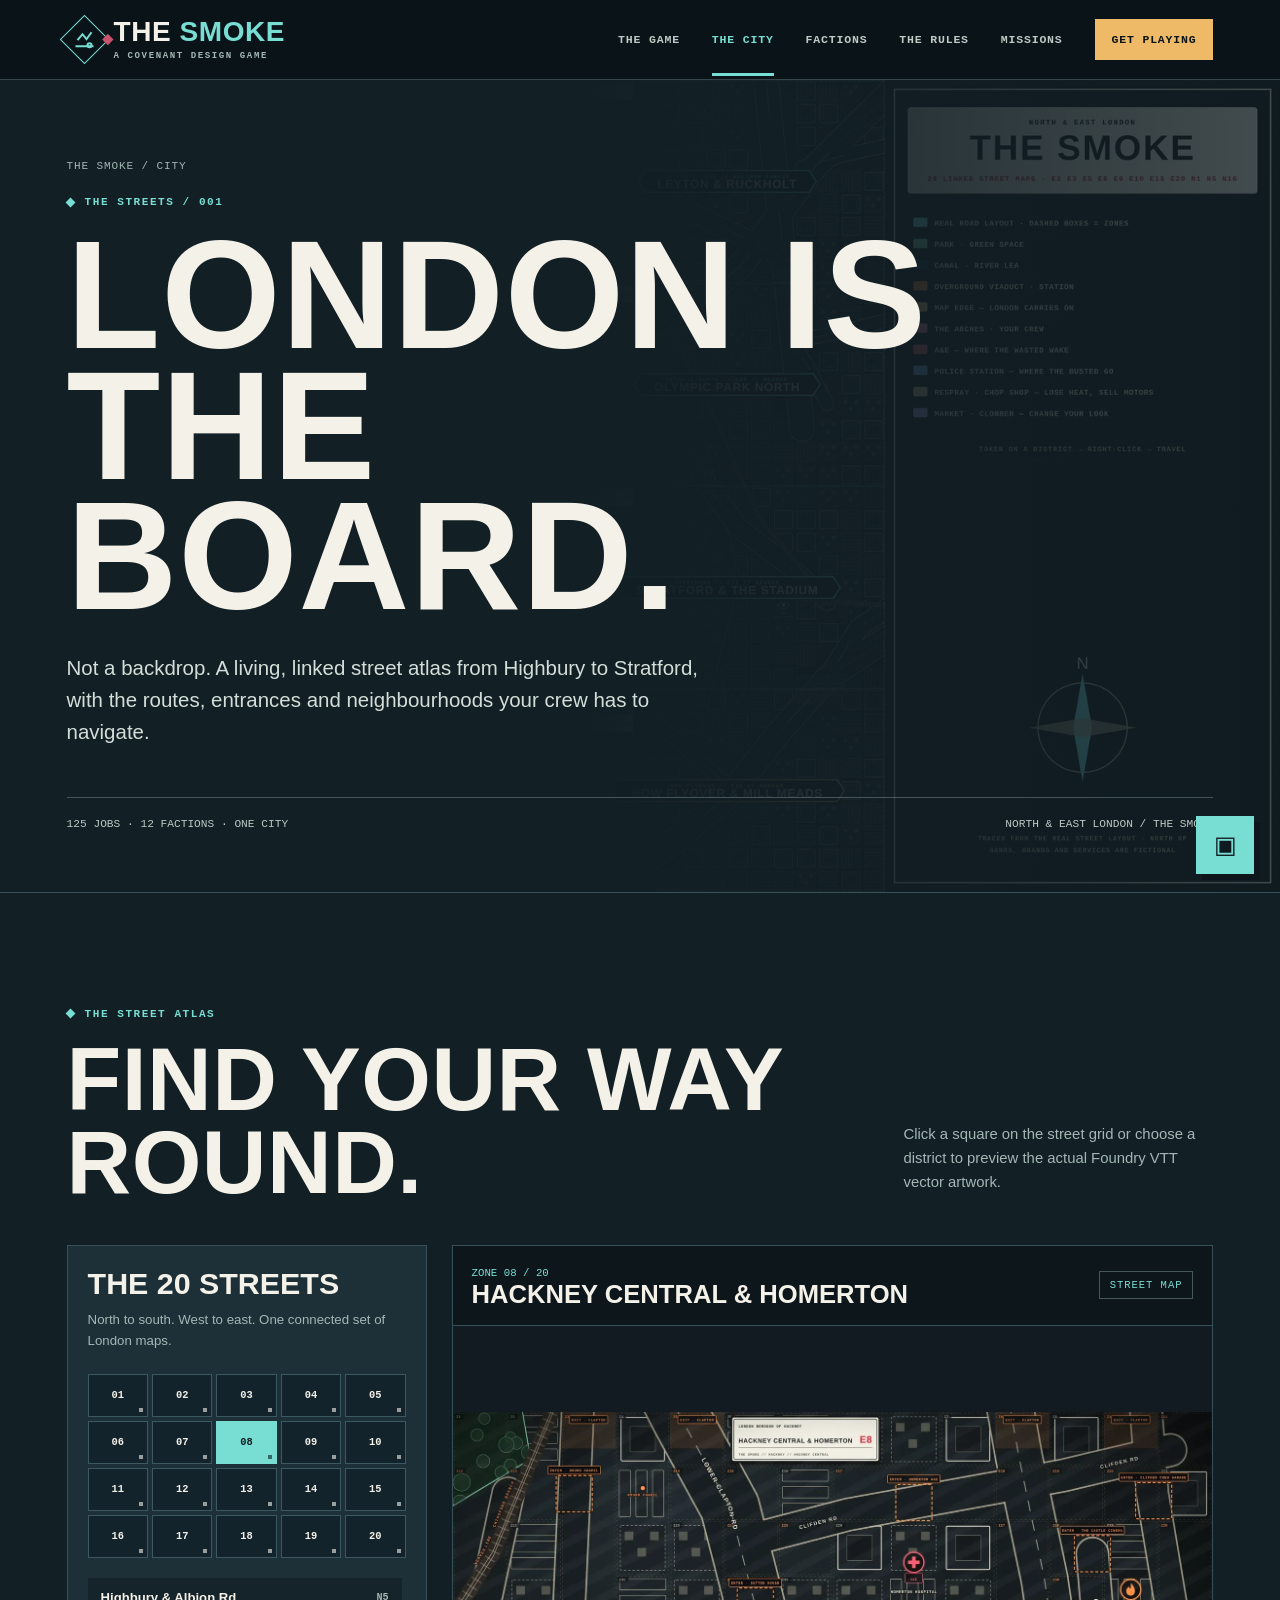
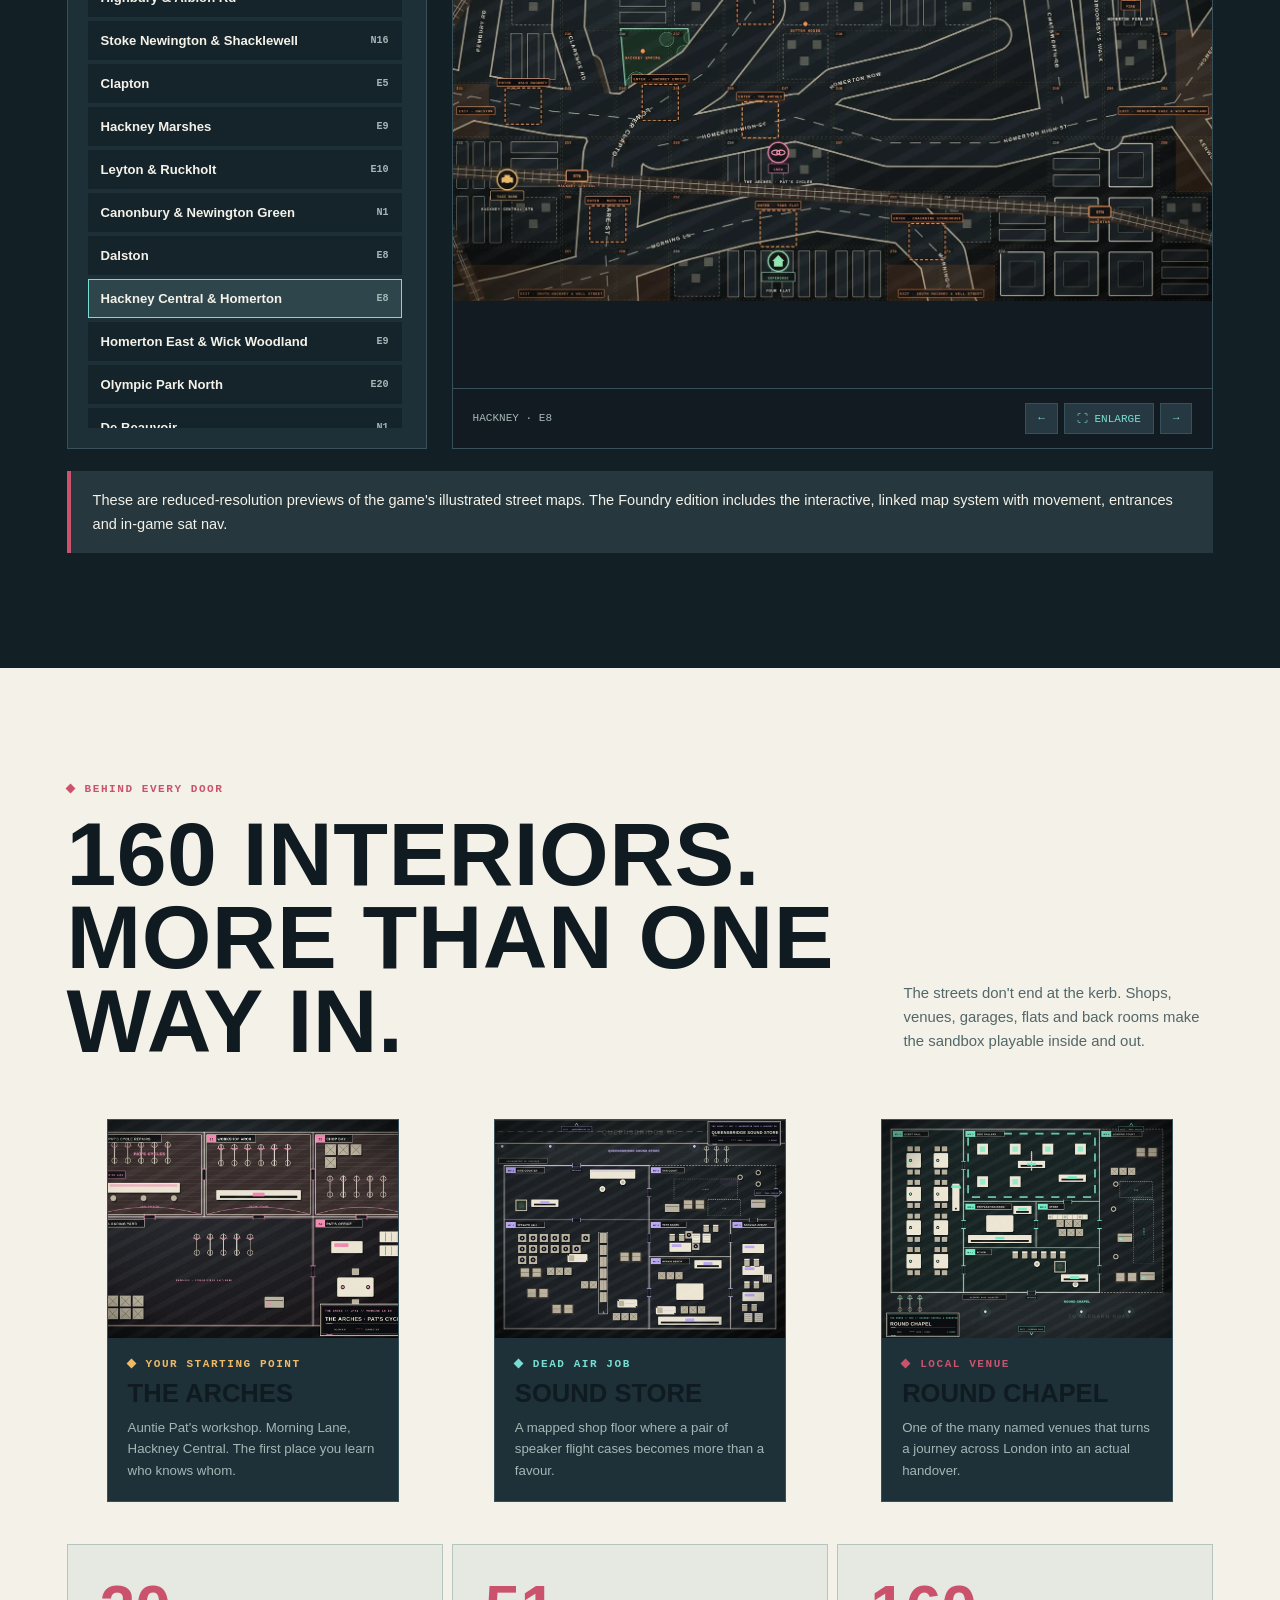
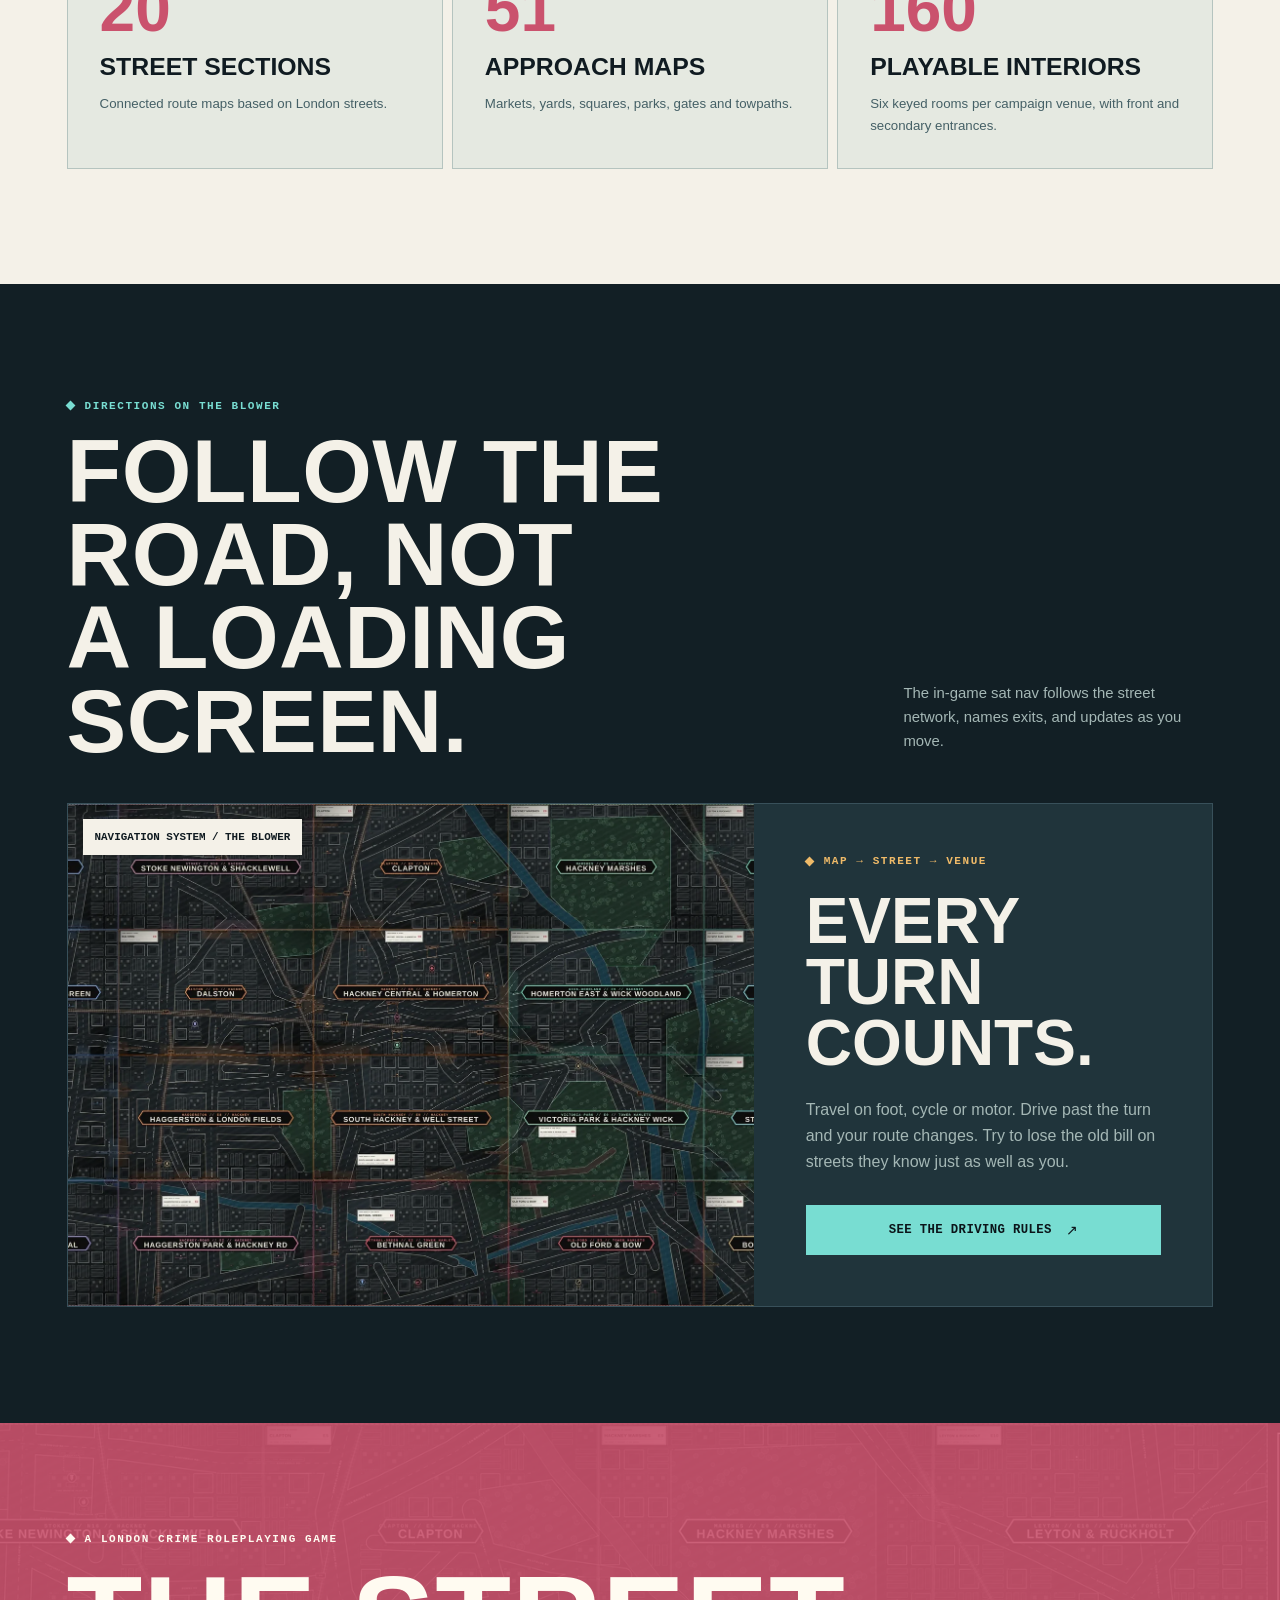
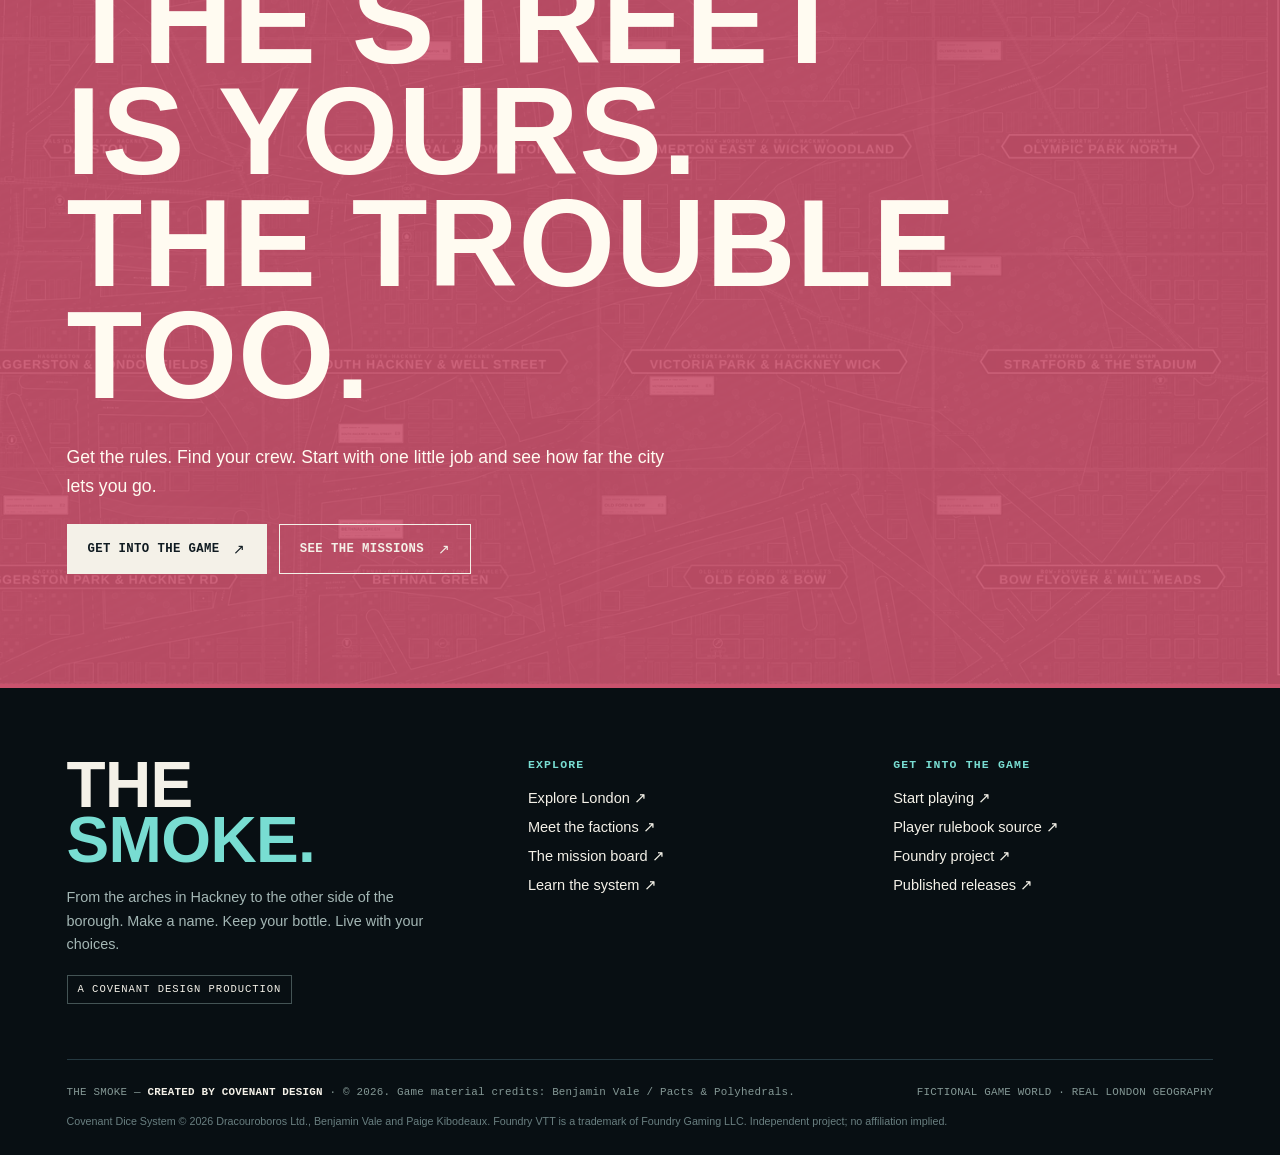
==== city.html @ c4b726f8 "Add files via upload" ====
<!doctype html><html lang="en"><head><meta charset="utf-8"><meta name="viewport" content="width=device-width, initial-scale=1"><meta name="color-scheme" content="dark light"><meta name="theme-color" content="#121f25"><title>The City | The Smoke</title><meta name="description" content="Explore the twenty linked streets, 160 interiors and illustrated London atlas from The Smoke tabletop roleplaying game."><meta property="og:type" content="website"><meta property="og:title" content="The City | The Smoke"><meta property="og:description" content="Explore the twenty linked streets, 160 interiors and illustrated London atlas from The Smoke tabletop roleplaying game."><meta name="robots" content="index,follow"><link rel="icon" type="image/svg+xml" href="assets/brand/favicon.svg"><link rel="stylesheet" href="css/site.css"><script src="js/content.js" defer></script><script src="js/site.js" defer></script></head><body><a class="skip" href="#main">Skip to content</a>
<header class="site-header"><div class="header-inner">
 <a class="brand" href="index.html" aria-label="The Smoke homepage"><span class="brand-symbol"><svg xmlns="http://www.w3.org/2000/svg" viewBox="0 0 24 24" width="24" height="24" fill="none" stroke="currentColor" stroke-width="2"><path d="M3 18h18M5 12l5-6 4 5 5-7"/><circle cx="17" cy="17" r="2"/></svg></span><span><span class="brand-name">THE <span>SMOKE</span></span><span class="brand-sub">A Covenant Design game</span></span></a>
 <button type="button" id="menu-toggle" class="menu-button" aria-controls="site-nav" aria-expanded="false" aria-label="Open menu">☰</button>
 <nav class="nav" id="site-nav" aria-label="Main navigation"><a href="index.html" class="">The Game</a><a href="city.html" class="" aria-current="page">The City</a><a href="factions.html" class="">Factions</a><a href="rules.html" class="">The Rules</a><a href="missions.html" class="">Missions</a><a href="play.html" class="nav-cta">Get Playing</a></nav></div></header><main id="main"><section class="page-hero"><div class="container"><div class="breadcrumbs"><a href="index.html">THE SMOKE</a> / CITY</div><div class="eyebrow cyan">THE STREETS / 001</div><h1>LONDON IS<br>THE BOARD.</h1><p class="lead">Not a backdrop. A living, linked street atlas from Highbury to Stratford, with the routes, entrances and neighbourhoods your crew has to navigate.</p><div class="hero-bottomline"><span>125 JOBS · 12 FACTIONS · ONE CITY</span><span>NORTH &amp; EAST LONDON / THE SMOKE</span></div></div></section>
<section class="section section-dark"><div class="container"><div class="section-heading"><div><div class="eyebrow cyan">THE STREET ATLAS</div><h2>FIND YOUR WAY<br>ROUND.</h2></div><p class="section-side">Click a square on the street grid or choose a district to preview the actual Foundry VTT vector artwork.</p></div>
<div class="city-grid-wrap reveal" id="city-explorer"><div class="city-navigator"><h3>THE 20 STREETS</h3><p>North to south. West to east. One connected set of London maps.</p><div class="atlas-mini-grid" id="atlas-grid" aria-label="20 map district grid"></div><div class="atlas-map-list" id="atlas-map-list" aria-label="District list"></div></div><div class="city-stage"><div class="city-stage-header"><div><span class="mapcode" id="city-stage-code">ZONE 08 / 20</span><h3 id="city-stage-title">Hackney Central &amp; Homerton</h3></div><span class="tag" style="color:var(--mint)">STREET MAP</span></div><div class="city-stage-img"><img id="city-stage-image" src="assets/maps/hackney.webp" alt="Hackney Central and Homerton top-down vector street map"></div><div class="city-stage-footer"><span id="city-stage-meta">HACKNEY · E9</span><div style="display:flex;gap:6px"><button id="map-prev" type="button" aria-label="Previous district">←</button><button id="map-fullscreen" type="button" aria-label="Enlarge the selected map">⛶ ENLARGE</button><button id="map-next" type="button" aria-label="Next district">→</button></div></div></div></div>
<div class="callout" style="margin-top:22px">These are reduced-resolution previews of the game's illustrated street maps. The Foundry edition includes the interactive, linked map system with movement, entrances and in-game sat nav.</div>
</div></section>
<section class="section section-paper"><div class="container"><div class="section-heading"><div><div class="eyebrow pink">BEHIND EVERY DOOR</div><h2>160 INTERIORS.<br>MORE THAN ONE WAY IN.</h2></div><p class="section-side">The streets don't end at the kerb. Shops, venues, garages, flats and back rooms make the sandbox playable inside and out.</p></div>
<div class="venue-grid"><figure class="venue-card"><img src="assets/venues/the-arches.webp" alt="The Arches bicycle workshop vector map" loading="lazy"><figcaption><span class="eyebrow amber">YOUR STARTING POINT</span><h3>THE ARCHES</h3><p>Auntie Pat's workshop. Morning Lane, Hackney Central. The first place you learn who knows whom.</p></figcaption></figure><figure class="venue-card"><img src="assets/venues/sound-store.webp" alt="Queensbridge Sound Store interior map" loading="lazy"><figcaption><span class="eyebrow cyan">DEAD AIR JOB</span><h3>SOUND STORE</h3><p>A mapped shop floor where a pair of speaker flight cases becomes more than a favour.</p></figcaption></figure><figure class="venue-card"><img src="assets/venues/round-chapel.webp" alt="Round Chapel venue interior map" loading="lazy"><figcaption><span class="eyebrow pink">LOCAL VENUE</span><h3>ROUND CHAPEL</h3><p>One of the many named venues that turns a journey across London into an actual handover.</p></figcaption></figure></div>
<div class="jobs-breakdown" style="margin-top:26px"><div class="job-count"><strong>20</strong><h3>STREET SECTIONS</h3><p>Connected route maps based on London streets.</p></div><div class="job-count"><strong>51</strong><h3>APPROACH MAPS</h3><p>Markets, yards, squares, parks, gates and towpaths.</p></div><div class="job-count"><strong>160</strong><h3>PLAYABLE INTERIORS</h3><p>Six keyed rooms per campaign venue, with front and secondary entrances.</p></div></div></div></section>
<section class="section section-dark"><div class="container"><div class="section-heading"><div><div class="eyebrow cyan">DIRECTIONS ON THE BLOWER</div><h2>FOLLOW THE<br>ROAD, NOT<br>A LOADING SCREEN.</h2></div><p class="section-side">The in-game sat nav follows the street network, names exits, and updates as you move.</p></div><div class="city-teaser"><div class="city-teaser-map"><img loading="lazy" src="assets/maps/satnav.webp" alt="The Smoke in-game sat nav map of the London districts"><span class="map-corner">NAVIGATION SYSTEM / THE BLOWER</span></div><div class="city-teaser-copy"><div class="eyebrow amber">MAP → STREET → VENUE</div><h3>EVERY TURN<br>COUNTS.</h3><p>Travel on foot, cycle or motor. Drive past the turn and your route changes. Try to lose the old bill on streets they know just as well as you.</p><a href="rules.html" class="btn arrow">SEE THE DRIVING RULES</a></div></div></div></section><section class="big-cta"><div class="container reveal"><div class="eyebrow">A London crime roleplaying game</div><h2>THE STREET<br>IS YOURS.<br>THE TROUBLE TOO.</h2><p>Get the rules. Find your crew. Start with one little job and see how far the city lets you go.</p><div class="button-row"><a class="btn paper arrow" href="play.html">GET INTO THE GAME</a><a class="btn outline arrow" href="missions.html">SEE THE MISSIONS</a></div></div></section>
<div class="lightbox" id="lightbox" role="dialog" aria-modal="true" aria-label="Enlarged street map" aria-hidden="true"><button type="button" aria-label="Close enlarged map">✕ CLOSE</button><img alt="Enlarged district map" src="assets/maps/hackney.webp"></div></main><footer class="site-footer"><div class="container">
 <div class="footer-inner"><div><a class="footer-logo" href="index.html">THE<br><span>SMOKE.</span></a><p class="footer-pitch">From the arches in Hackney to the other side of the borough. Make a name. Keep your bottle. Live with your choices.</p><span class="tag">A COVENANT DESIGN PRODUCTION</span></div>
 <div><div class="footer-heading">Explore</div><div class="footer-links"><a href="city.html">Explore London ↗</a><a href="factions.html">Meet the factions ↗</a><a href="missions.html">The mission board ↗</a><a href="rules.html">Learn the system ↗</a></div></div>
 <div><div class="footer-heading">Get into the game</div><div class="footer-links"><a href="play.html">Start playing ↗</a><a href="downloads/The-Smoke-Player-Rulebook-Homebrewery.txt" download>Player rulebook source ↗</a><a href="https://github.com/pacts-and-polyhedrals/the-smoke" target="_blank" rel="noopener noreferrer">Foundry project ↗</a><a href="https://github.com/pacts-and-polyhedrals/the-smoke/releases" target="_blank" rel="noopener noreferrer">Published releases ↗</a></div></div></div>
 <div class="footer-bottom"><div class="footer-covenant">THE SMOKE — <strong>CREATED BY COVENANT DESIGN</strong> · © 2026. Game material credits: Benjamin Vale / Pacts &amp; Polyhedrals.</div><div>FICTIONAL GAME WORLD · REAL LONDON GEOGRAPHY</div></div>
 <p style="font-size:.67rem;color:#697f80;margin-top:12px">Covenant Dice System © 2026 Dracouroboros Ltd., Benjamin Vale and Paige Kibodeaux. Foundry VTT is a trademark of Foundry Gaming LLC. Independent project; no affiliation implied.</p>
 </div></footer><button type="button" id="blower-toggle" class="blower-toggle" aria-controls="blower-dock" aria-expanded="false" aria-label="Open the Blower" title="Open the Blower">▣</button>
 <aside class="blower-dock" id="blower-dock" aria-label="Blower phone preview" aria-hidden="true"><div class="blower-top"><span>▣ THE BLOWER / 01</span><button type="button" id="blower-close" aria-label="Close the Blower">×</button></div>
 <div class="blower-tabs" role="tablist" aria-label="Blower functions"><button type="button" role="tab" data-blower-tab="messages" aria-selected="true">MESSAGES</button><button type="button" role="tab" data-blower-tab="map" aria-selected="false">SAT NAV</button><button type="button" role="tab" data-blower-tab="radio" aria-selected="false">RADIO</button></div>
 <div class="blower-content"><div class="blower-panel active" data-blower-panel="messages"><div class="eyebrow">01 / INBOX</div><div class="blower-message"><small>AUNTIE PAT — 21:46</small>Oi. Rent's not gonna pay itself. Get round the arches. Got a little job for you. Nothing fancy. Bring your bike lock.</div><p class="fineprint" style="margin-top:15px">A flavour preview of the in-game Blower, not a live character phone.</p></div>
 <div class="blower-panel" data-blower-panel="map"><div class="eyebrow">02 / NEXT TURN</div><div class="blower-message"><small>ROUTE READY</small>HACKNEY CENTRAL → THE ARCHES<br><span style="color:#78ddd2">Follow the road. Watch the exits.</span></div><a class="btn" style="margin-top:15px" href="city.html">OPEN THE CITY ATLAS ↗</a></div>
 <div class="blower-panel" data-blower-panel="radio"><div class="eyebrow">03 / LIVE FREQUENCIES</div><p style="font-size:.81rem;color:#b5c7c4;margin-bottom:15px">The Foundry game tunes real stations. Explore their websites here; audio plays in-game, not on this preview.</p><div class="blower-stations"><a href="https://rudefm.com/" target="_blank" rel="noopener noreferrer">RUDE FM ↗</a><a href="https://www.pointblankradio.com/" target="_blank" rel="noopener noreferrer">POINT BLANK ↗</a><a href="https://visionradiouk.com/" target="_blank" rel="noopener noreferrer">VISION RADIO ↗</a><a href="https://flexfm.co.uk/" target="_blank" rel="noopener noreferrer">FLEX FM ↗</a></div></div></div>
 <div class="blower-foot"><span>EAST LONDON / NO SERVICE CHARGE</span><span>▂▄▆█</span></div></aside></body></html>
---- css/site.css ----
/* THE SMOKE — standalone website | Covenant Design | 2026 */
:root{--ink:#101b21;--midnight:#121f25;--deep:#0b1419;--board:#182931;--panel:#203039;--stroke:#38505a;--paper:#f4f1e8;--paper2:#e2e8de;--white:#fffbf1;--pink:#ca526d;--hot:#ff7b9b;--mint:#78ddd2;--amber:#efba68;--muted:#a4b7b5;--darkmuted:#52676a;--measure:1160px;--gutter:clamp(20px,5.2vw,78px);--head:'Impact','Arial Narrow','Franklin Gothic Heavy','Arial Black',sans-serif;--mono:'Lucida Console','Courier New',monospace;--text:Arial,Helvetica,sans-serif}
*{box-sizing:border-box}html{scroll-behavior:smooth}body{margin:0;background:var(--deep);color:var(--paper);font-family:var(--text);-webkit-font-smoothing:antialiased;overflow-x:hidden}body.dialog-open{overflow:hidden}::selection{background:var(--pink);color:#fff}a{color:inherit;text-decoration:none}button,input,select{font:inherit}button{cursor:pointer}button:disabled{cursor:not-allowed}img{max-width:100%;display:block}svg{display:block}h1,h2,h3,h4,p{margin:0}h1,h2,h3{font-weight:800}h1,h2,.display,.title-giant{font-family:var(--head);font-stretch:condensed;font-weight:900;letter-spacing:.005em;line-height:.93;text-transform:uppercase}p{line-height:1.62}ul{padding-left:1.15rem}address{font-style:normal}.container{width:min(calc(100% - 2*var(--gutter)),var(--measure));margin-inline:auto}.screen-reader{position:absolute;width:1px;height:1px;padding:0;margin:-1px;overflow:hidden;clip:rect(0,0,0,0);white-space:nowrap;border:0}.skip{position:absolute;top:-80px;left:12px;z-index:300;background:var(--mint);color:var(--deep);padding:12px 20px}.skip:focus{top:12px}.eyebrow{font-family:var(--mono);font-size:.69rem;letter-spacing:.14em;font-weight:700;text-transform:uppercase;display:flex;align-items:center;gap:11px}.eyebrow:before{content:"";width:7px;height:7px;background:currentColor;transform:rotate(45deg);flex-shrink:0}.eyebrow.cyan{color:var(--mint)}.eyebrow.pink{color:var(--pink)}.eyebrow.amber{color:var(--amber)}.mono{font-family:var(--mono)}.smallcaps{text-transform:uppercase;letter-spacing:.12em;font-weight:800;font-size:.72rem}.lead{font-size:clamp(1.03rem,1.6vw,1.28rem);line-height:1.58}.muted{color:var(--muted)}.accent{color:var(--mint)}.pink-text{color:var(--pink)}.amber-text{color:var(--amber)}.serif{font-family:Georgia,serif}.section{padding-block:clamp(74px,9vw,142px);position:relative}.section-dark{background:var(--midnight)}.section-paper{background:var(--paper);color:var(--ink)}.section-grid{background-image:linear-gradient(90deg,rgba(120,221,210,.038) 1px,transparent 1px),linear-gradient(rgba(120,221,210,.038) 1px,transparent 1px);background-size:48px 48px}.section-heading{display:flex;align-items:end;gap:30px;justify-content:space-between;margin-bottom:40px}.section-heading h2{font-size:clamp(3rem,7vw,6.7rem);max-width:820px}.section-heading .section-side{max-width:310px;color:var(--muted);font-size:.93rem;padding-bottom:10px}.section-paper .section-heading .section-side{color:var(--darkmuted)}.section-heading .eyebrow{margin-bottom:18px}.divider-line{height:1px;background:var(--stroke);opacity:.7}.overline{font:700 .65rem var(--mono);letter-spacing:.14em;text-transform:uppercase}.button-row{display:flex;gap:12px;flex-wrap:wrap;align-items:center}.btn{display:inline-flex;align-items:center;justify-content:center;gap:14px;min-height:50px;padding:12px 20px;background:var(--mint);color:var(--deep);border:1px solid var(--mint);font-family:var(--mono);font-weight:700;letter-spacing:.03em;font-size:.77rem;text-transform:uppercase;transition:background .2s,border-color .2s,transform .2s}.btn:hover{background:#acfff3;border-color:#acfff3;transform:translateY(-2px)}.btn:focus-visible,.menu-button:focus-visible,.nav a:focus-visible,button:focus-visible,a:focus-visible,input:focus-visible,select:focus-visible{outline:3px solid var(--amber);outline-offset:3px}.btn.outline{background:transparent;color:var(--paper);border-color:#82999b}.btn.outline:hover{background:rgba(120,221,210,.12);border-color:var(--mint)}.btn.dark{background:var(--ink);color:var(--paper);border-color:var(--ink)}.btn.dark:hover{background:#2c414b}.btn.pink{background:var(--pink);color:var(--paper);border-color:var(--pink)}.btn.paper{background:var(--paper);color:var(--ink);border-color:var(--paper)}.arrow:after{content:'↗';font-size:1.15em;font-family:Arial,sans-serif;font-weight:400}.line-link{font-family:var(--mono);font-weight:800;text-transform:uppercase;letter-spacing:.05em;font-size:.8rem;display:inline-flex;align-items:center;gap:12px;padding-bottom:7px;border-bottom:1px solid currentColor}.line-link:hover{color:var(--mint)}.section-paper .line-link:hover{color:var(--pink)}.tag{display:inline-flex;align-items:center;gap:8px;font-family:var(--mono);font-size:.66rem;text-transform:uppercase;letter-spacing:.09em;border:1px solid rgba(151,178,176,.42);padding:7px 10px;line-height:1.2}.tag.filled{background:var(--mint);color:var(--ink);border-color:var(--mint)}.chapter-mark{font:700 .67rem var(--mono);color:var(--muted);letter-spacing:.13em;text-transform:uppercase}
/* Navigation */
.site-header{position:sticky;top:0;z-index:90;height:80px;display:flex;align-items:center;background:rgba(10,20,25,.94);backdrop-filter:blur(18px);border-bottom:1px solid #35454b}.header-inner{width:100%;max-width:1600px;margin:auto;padding:0 var(--gutter);display:flex;align-items:center;justify-content:space-between;gap:25px}.brand{display:flex;align-items:center;gap:12px;flex-shrink:0}.brand-symbol{width:35px;height:35px;display:grid;place-items:center;border:1.5px solid var(--mint);color:var(--mint);transform:rotate(45deg);position:relative}.brand-symbol:after{content:'';height:8px;width:8px;background:var(--pink);position:absolute;right:-4px;top:-4px}.brand-symbol svg{width:24px;transform:rotate(-45deg)}.brand-name{font:900 1.75rem/1 var(--head);letter-spacing:.02em}.brand-name span{color:var(--mint)}.brand-sub{display:block;margin-top:4px;font:700 .57rem var(--mono);letter-spacing:.17em;color:var(--muted);text-transform:uppercase}.nav{display:flex;align-items:center;gap:clamp(15px,2.5vw,34px)}.nav a{font:700 .72rem var(--mono);letter-spacing:.07em;position:relative;text-transform:uppercase;color:#bfcac7;transition:color .2s}.nav a:hover,.nav a[aria-current="page"]{color:var(--mint)}.nav a[aria-current="page"]:after{content:'';position:absolute;left:0;right:0;bottom:-30px;height:3px;background:var(--mint)}.nav-cta{color:var(--deep)!important;background:var(--amber);padding:13px 16px;border:1px solid var(--amber)}.nav-cta:hover{background:var(--mint)}.nav-cta[aria-current="page"]:after{display:none}.menu-button{display:none;background:none;border:1px solid var(--stroke);color:var(--paper);padding:10px 12px;font-size:1.2rem}
/* Hero + media */
.hero{position:relative;min-height:calc(100vh - 80px);max-height:980px;background:var(--midnight);overflow:hidden;display:flex;align-items:center;isolation:isolate}.hero:before{content:'';position:absolute;inset:0;z-index:-1;background:radial-gradient(circle at 70% 40%,#263e45 0,transparent 45%),repeating-linear-gradient(90deg,rgba(120,221,210,.025) 0 1px,transparent 1px 63px)}.hero:after{content:'LONDON / N51.55°';position:absolute;right:12px;bottom:16px;color:rgba(242,240,231,.27);font:.59rem var(--mono);letter-spacing:.19em}.hero-inner{position:relative;width:min(calc(100% - 2*var(--gutter)),1420px);margin-inline:auto;display:grid;grid-template-columns:minmax(0,1.02fr) minmax(0,.98fr);align-items:center;min-height:720px;padding:52px 0 70px;gap:2vw}.hero-copy{z-index:3;position:relative;padding-right:0}.hero-copy .eyebrow{margin-bottom:34px}.hero-title{font-size:clamp(6rem,13.5vw,13rem);line-height:.75;letter-spacing:-.025em;text-wrap:nowrap;text-shadow:0 6px 35px rgba(0,0,0,.2)}.hero-title span{display:block}.hero-title .smoke-word{color:var(--mint);margin-left:clamp(9px,2vw,25px);font-style:italic}.hero-kicker{font:900 clamp(1.3rem,2.9vw,2.7rem)/1.08 var(--head);text-transform:uppercase;letter-spacing:.025em;max-width:520px;margin:34px 0 16px}.hero-copy .desc{color:#c6d2cf;max-width:450px;font-size:1.03rem;margin-bottom:29px}.hero-map{position:relative;transform:rotate(2.5deg);width:115%;margin-left:-12%;max-width:800px;aspect-ratio:.98;filter:drop-shadow(10px 35px 38px rgba(0,0,0,.46))}.hero-map:before{content:'';position:absolute;inset:5%;border:1px dashed rgba(196,212,212,.27);z-index:3;pointer-events:none}.hero-map-image{position:absolute;inset:4%;overflow:hidden;background:#16232b;border:1px solid #668481;box-shadow:inset 0 0 0 11px rgba(8,15,19,.7)}.hero-map-image img{width:100%;height:100%;object-fit:cover;object-position:56% center;filter:saturate(.88) contrast(1.12)}.hero-map-image:after{content:'';position:absolute;inset:0;background:linear-gradient(0deg,rgba(10,20,25,.76),transparent 40%,rgba(7,13,16,.25))}.map-overlay-top,.map-overlay-bottom{position:absolute;z-index:5;left:-1%;right:-1%;display:flex;align-items:center;justify-content:space-between;gap:10px;background:var(--paper);color:var(--ink);padding:12px 16px;font:700 .7rem var(--mono);text-transform:uppercase}.map-overlay-top{top:0;transform:rotate(-2deg)}.map-overlay-bottom{bottom:0;transform:rotate(-1deg)}.map-overlay-top b{background:var(--pink);color:#fff;padding:7px}.hero-map-marker{position:absolute;z-index:6;top:49%;left:51%;transform:translate(-50%,-50%);display:grid;place-items:center;width:77px;height:77px;border-radius:50%;background:rgba(120,221,210,.15);border:1px dashed var(--mint);box-shadow:0 0 0 24px rgba(120,221,210,.06)}.hero-map-marker:after{content:'';width:17px;height:17px;border-radius:50%;background:var(--mint);border:4px solid var(--deep);box-shadow:0 0 0 4px var(--mint)}.hero-route{position:absolute;z-index:5;right:-2%;bottom:18%;padding:15px 18px;color:var(--ink);background:var(--amber);width:210px;transform:rotate(-5deg);box-shadow:8px 8px 0 #10191c}.hero-route strong{font:900 1.23rem var(--head);display:block;margin:6px 0}.hero-route p{font:.69rem/1.5 var(--mono)}.vertical-rail{position:absolute;top:28px;right:calc(var(--gutter) - 10px);writing-mode:vertical-rl;font:700 .59rem var(--mono);letter-spacing:.24em;color:var(--muted);z-index:4}.marquee{overflow:hidden;background:var(--amber);color:var(--ink);border-block:2px solid var(--deep);padding:13px 0}.marquee-track{display:flex;gap:34px;white-space:nowrap;justify-content:space-around;min-width:1200px;font:900 1.06rem var(--head);letter-spacing:.055em;text-transform:uppercase}.marquee-track i{font-style:normal;color:var(--pink)}
/* Homepage intro / stats / features */
.metric-row{display:grid;grid-template-columns:repeat(4,1fr);border:1px solid var(--stroke);margin-top:34px}.metric{padding:23px 28px;border-right:1px solid var(--stroke);display:flex;flex-direction:column;gap:4px}.metric:last-child{border-right:none}.metric strong{font:900 clamp(2.5rem,5vw,4.3rem)/1 var(--head);color:var(--mint)}.metric span{font:.66rem var(--mono);letter-spacing:.07em;text-transform:uppercase;color:var(--muted)}.intro-grid{display:grid;grid-template-columns:.9fr 1.1fr;gap:clamp(35px,8vw,120px);align-items:start}.intro-grid h2{font-size:clamp(4.1rem,8vw,8rem);margin:20px 0 25px}.intro-grid p{max-width:570px;color:#33454a;font-size:1.1rem}.intro-quote{padding:28px 33px;border-left:4px solid var(--pink);background:#e6eae2;font:italic 1.2rem/1.6 Georgia,serif;color:#38484d;margin:35px 0}.story-step{padding:24px 0;display:grid;grid-template-columns:72px 1fr;gap:20px;border-bottom:1px solid #c7cfcb}.story-step:first-child{border-top:1px solid #c7cfcb}.story-step .step-num{font:900 3.5rem/.9 var(--head);color:var(--pink)}.story-step h3{font:900 1.55rem var(--head);text-transform:uppercase;margin-bottom:8px}.story-step p{font-size:.91rem}.feature-grid{display:grid;grid-template-columns:repeat(4,minmax(0,1fr));gap:14px}.feature-card{padding:28px 25px;min-height:295px;border:1px solid var(--stroke);background:rgba(28,47,54,.68);display:flex;flex-direction:column;transition:transform .23s,border-color .23s;position:relative}.feature-card:after{content:'';position:absolute;right:-1px;top:-1px;width:17px;height:17px;background:var(--midnight);clip-path:polygon(100% 0,0 0,100% 100%);border-bottom:1px solid var(--stroke)}.feature-card:hover{transform:translateY(-4px);border-color:var(--mint)}.feature-card .feature-icon{width:47px;height:47px;border:1px solid var(--mint);display:grid;place-items:center;color:var(--mint);font:900 1.45rem var(--head);margin-bottom:auto}.feature-card h3{font:900 clamp(1.6rem,2.3vw,2.2rem) var(--head);text-transform:uppercase;line-height:1;margin:25px 0 12px}.feature-card p{color:#b5c5c2;font-size:.88rem;line-height:1.55}
/* City previews */
.city-teaser{display:grid;grid-template-columns:1.2fr .8fr;min-height:460px;gap:0;border:1px solid var(--stroke)}.city-teaser-map{overflow:hidden;position:relative;background:var(--deep)}.city-teaser-map img{width:100%;height:100%;object-fit:cover;filter:saturate(.85);transition:transform .8s}.city-teaser:hover .city-teaser-map img{transform:scale(1.035)}.map-corner{position:absolute;z-index:2;font:800 .68rem var(--mono);padding:12px;background:var(--paper);color:var(--ink);top:15px;left:15px}.city-teaser-copy{background:#20343b;padding:clamp(24px,4vw,55px);display:flex;flex-direction:column;justify-content:center}.city-teaser-copy h3{font:900 clamp(2.6rem,5vw,5rem)/.95 var(--head);text-transform:uppercase;margin:24px 0}.city-teaser-copy p{color:var(--muted);margin-bottom:30px}.district-inline{display:flex;gap:7px;flex-wrap:wrap;margin-bottom:25px}.district-inline span{font:.63rem var(--mono);letter-spacing:.04em;border:1px solid var(--stroke);padding:7px 8px}
/* Factions */
.faction-showcase{display:grid;grid-template-columns:repeat(4,1fr);gap:12px}.faction-preview{background:#0e1b21;border:1px solid var(--stroke);padding:20px;display:flex;flex-direction:column;gap:6px;min-height:265px;transition:transform .25s,border-color .25s}.faction-preview:hover{transform:translateY(-4px);border-color:var(--faction-color,var(--mint))}.faction-preview img{width:104px;height:104px;object-fit:contain;margin-bottom:14px}.faction-preview small{font:700 .67rem var(--mono);color:var(--faction-color,var(--mint));text-transform:uppercase;letter-spacing:.12em}.faction-preview h3{font:900 1.9rem var(--head);text-transform:uppercase}.faction-preview p{font-size:.82rem;line-height:1.5;color:var(--muted)}
/* Heat demo */
.heat-block{display:grid;grid-template-columns:1.07fr .93fr;border:1px solid var(--stroke);overflow:hidden;background:#182a31}.heat-intro{padding:clamp(27px,5vw,70px);background:repeating-linear-gradient(135deg,transparent 0 22px,rgba(202,82,109,.05) 22px 23px),#20343a}.heat-intro h2{font-size:clamp(3.2rem,7vw,6.5rem);margin:18px 0}.heat-intro p{max-width:530px;color:#c3d2cf}.heat-control{padding:clamp(27px,4vw,55px);display:flex;flex-direction:column;justify-content:center}.heat-control .overline{color:var(--muted)}.heat-stars{display:flex;gap:7px;margin:18px 0 25px}.heat-stars button{border:1px solid #527078;background:transparent;color:#697d7c;font-size:clamp(1.6rem,3vw,2.9rem);width:clamp(41px,5vw,65px);height:clamp(45px,6vw,70px);transition:background .2s,color .2s}.heat-stars button.active{background:var(--pink);border-color:var(--pink);color:#fff}.heat-stars button:hover{border-color:var(--paper)}.heat-state{min-height:165px;border-top:1px solid var(--stroke);padding-top:26px}.heat-state .state-code{color:var(--pink);font:700 .78rem var(--mono)}.heat-state h3{font:900 2.25rem var(--head);text-transform:uppercase;margin:8px 0}.heat-state p{color:var(--muted)}
/* Footer */
.site-footer{background:#080f13;border-top:4px solid var(--pink);padding:70px 0 24px}.footer-inner{display:grid;grid-template-columns:1.3fr 1fr 1fr;gap:45px}.footer-logo{font:900 4rem/.85 var(--head);letter-spacing:-.01em}.footer-logo span{color:var(--mint)}.footer-pitch{max-width:370px;margin:19px 0;color:var(--muted);font-size:.9rem}.footer-heading{font:800 .72rem var(--mono);letter-spacing:.1em;color:var(--mint);text-transform:uppercase;margin-bottom:18px}.footer-links{display:grid;gap:12px}.footer-links a{font-size:.91rem;color:var(--paper)}.footer-links a:hover{color:var(--mint)}.footer-bottom{border-top:1px solid #253941;padding-top:24px;margin-top:55px;display:flex;gap:12px;justify-content:space-between;align-items:center;color:#849895;font: .68rem/1.6 var(--mono);letter-spacing:.02em}.footer-covenant strong{color:var(--paper)}
/* Interior page hero */
.page-hero{padding:80px 0 62px;background:var(--midnight);position:relative;overflow:hidden;border-bottom:1px solid var(--stroke)}.page-hero:before{content:'';position:absolute;inset:0;background:linear-gradient(90deg,var(--midnight) 45%,rgba(18,31,37,.4)),url('../assets/maps/london-overview.webp') center right/cover;opacity:.37}.page-hero .container{position:relative;z-index:1}.page-hero h1{font-size:clamp(4.9rem,12vw,11rem);line-height:.85;max-width:930px;margin:22px 0 30px}.page-hero .lead{color:#d4ded8;max-width:650px}.page-hero .breadcrumbs{margin-bottom:24px;color:#a1b6b2;font:.69rem var(--mono);letter-spacing:.08em;text-transform:uppercase}.breadcrumbs a:hover{color:var(--mint)}.hero-bottomline{display:flex;justify-content:space-between;align-items:center;gap:20px;border-top:1px solid rgba(182,210,208,.3);padding-top:20px;margin-top:48px;font:.7rem var(--mono);color:#bacac4;text-transform:uppercase}
/* City explorer */
.city-grid-wrap{display:grid;grid-template-columns:360px minmax(0,1fr);gap:25px;align-items:stretch}.city-navigator{background:#1d3038;border:1px solid var(--stroke);padding:20px}.city-navigator h3{font:900 1.9rem var(--head);text-transform:uppercase;margin-bottom:8px}.city-navigator p{font-size:.83rem;color:var(--muted);margin-bottom:22px}.atlas-mini-grid{display:grid;grid-template-columns:repeat(5,1fr);gap:4px;margin-bottom:20px}.atlas-mini-grid button{height:43px;background:#13232c;border:1px solid #3c5861;position:relative;color:var(--paper);font:700 .65rem var(--mono)}.atlas-mini-grid button:hover{border-color:var(--amber)}.atlas-mini-grid button[aria-pressed="true"]{background:var(--mint);border-color:var(--mint);color:var(--ink)}.atlas-mini-grid button:after{content:'';position:absolute;right:4px;bottom:4px;width:4px;height:4px;background:currentColor;opacity:.6}.atlas-map-list{display:grid;gap:4px;max-height:450px;overflow:auto;padding-right:4px}.atlas-map-list button{display:flex;justify-content:space-between;gap:9px;align-items:center;width:100%;background:rgba(10,21,25,.42);border:1px solid transparent;text-align:left;color:var(--paper);padding:11px 12px}.atlas-map-list button strong{font-size:.82rem}.atlas-map-list button span{font:700 .63rem var(--mono);color:var(--muted)}.atlas-map-list button:hover,.atlas-map-list button[aria-pressed="true"]{background:#2e454c;border-color:var(--mint)}.city-stage{border:1px solid var(--stroke);background:#111b21;position:relative;min-height:550px;display:flex;flex-direction:column}.city-stage-header{display:flex;align-items:center;justify-content:space-between;padding:16px 19px;gap:10px;background:#0c161b;border-bottom:1px solid var(--stroke)}.city-stage-header h3{font:900 clamp(1.15rem,2vw,1.8rem) var(--head);text-transform:uppercase}.city-stage-header .mapcode{font:.67rem var(--mono);color:var(--mint)}.city-stage-img{position:relative;flex:1;min-height:320px;overflow:hidden}.city-stage-img img{width:100%;height:100%;object-fit:contain;position:absolute;inset:0;transition:opacity .25s}.city-stage-footer{padding:14px 20px;display:flex;justify-content:space-between;align-items:center;gap:14px;border-top:1px solid var(--stroke);color:var(--muted);font:.69rem var(--mono);text-transform:uppercase}.city-stage-footer button{padding:8px 12px;background:#263942;color:var(--mint);border:1px solid var(--stroke)}.venue-grid{display:grid;grid-template-columns:repeat(3,1fr);gap:15px}.venue-card{background:#1e3038;border:1px solid var(--stroke);overflow:hidden}.venue-card img{width:100%;aspect-ratio:4/3;object-fit:cover;filter:saturate(.86)}.venue-card figcaption{padding:20px}.venue-card h3{font:900 1.6rem var(--head);text-transform:uppercase;margin:9px 0}.venue-card p{font-size:.83rem;color:var(--muted)}.lightbox{position:fixed;inset:0;background:rgba(2,9,13,.94);z-index:200;display:none;align-items:center;justify-content:center;padding:6vh 4vw}.lightbox[aria-hidden="false"]{display:flex}.lightbox img{object-fit:contain;max-height:86vh;width:100%;height:100%}.lightbox button{position:absolute;right:25px;top:20px;padding:10px 14px;background:var(--paper);color:var(--ink);border:0;font-weight:900}
/* Factions directory */
.filterbar{display:flex;gap:8px;flex-wrap:wrap;margin-bottom:28px}.filterbar button{padding:12px 17px;border:1px solid var(--stroke);background:transparent;color:var(--paper);font:.74rem var(--mono);text-transform:uppercase}.filterbar button.active,.filterbar button:hover{background:var(--mint);color:var(--ink);border-color:var(--mint)}.faction-grid{display:grid;grid-template-columns:repeat(3,minmax(0,1fr));gap:15px}.faction-card{background:#1c2c34;color:var(--paper);text-align:left;padding:26px;border:1px solid var(--stroke);min-height:350px;display:flex;flex-direction:column;position:relative;overflow:hidden;transition:transform .2s,border-color .2s}.faction-card:hover{border-color:var(--faction-color);transform:translateY(-3px)}.faction-card .card-top{display:flex;justify-content:space-between;align-items:flex-start}.faction-card .card-top span{font:.68rem var(--mono);letter-spacing:.1em;color:var(--faction-color);font-weight:700}.faction-card img{width:120px;height:120px;margin:0 auto 22px;object-fit:contain;filter:drop-shadow(0 10px 10px rgba(0,0,0,.2))}.faction-card h3{font:900 2.2rem/.95 var(--head);text-transform:uppercase;margin-bottom:10px}.faction-card p{font-size:.88rem;color:#c1cfcc;line-height:1.5}.faction-card .card-foot{display:flex;justify-content:space-between;margin-top:auto;padding-top:24px;align-items:center;font:.68rem var(--mono);color:var(--faction-color);text-transform:uppercase}.faction-card .card-foot strong{font-size:1.25rem;font-family:Arial}.faction-dialog{position:fixed;inset:0;display:none;align-items:center;justify-content:center;background:rgba(4,10,14,.87);padding:22px;z-index:220}.faction-dialog[aria-hidden="false"]{display:flex}.dialog-sheet{position:relative;background:var(--paper);color:var(--ink);max-width:680px;width:100%;max-height:90vh;overflow:auto;padding:clamp(25px,4vw,50px);border-top:7px solid var(--dialog-accent,var(--pink))}.dialog-close{position:absolute;top:12px;right:14px;padding:9px 12px;border:1px solid #b0bbbb;color:var(--ink);background:transparent;font-weight:900}.dialog-sheet .faction-mark{width:106px;float:right;margin-right:27px}.dialog-sheet h2{font-size:clamp(3.2rem,7vw,5.6rem);max-width:440px;margin:18px 0}.dialog-sheet .dialog-field{border-top:1px solid #b9c7c2;padding-top:18px;margin-top:22px}.dialog-sheet .dialog-field h3{font:.75rem var(--mono);font-weight:800;letter-spacing:.12em;text-transform:uppercase;color:#537272;margin-bottom:9px}.dialog-sheet .dialog-field p{font-size:.95rem;line-height:1.7;color:#354a4c}.ranks{display:grid;grid-template-columns:repeat(6,1fr);gap:6px;margin-top:33px}.rank{padding:21px 11px;background:#e1e6db;border-top:4px solid var(--pink);text-align:center}.rank b{font:900 1.7rem var(--head)}.rank strong{display:block;font:.75rem var(--mono);text-transform:uppercase;margin:9px 0}.rank span{font:.62rem var(--mono);color:var(--darkmuted)}
/* Rules */
.stats-grid{display:grid;grid-template-columns:repeat(3,1fr);gap:10px}.stat-tile{background:#e5e9e0;border:1px solid #bfccc7;padding:23px;min-height:171px}.stat-tile b{font:900 2.6rem var(--head);color:var(--pink)}.stat-tile h3{font:900 1.85rem var(--head);text-transform:uppercase;margin:8px 0}.stat-tile p{font-size:.84rem;color:#496065;line-height:1.5}.dice-area{display:grid;grid-template-columns:1fr 1fr;gap:20px;margin-top:28px}.dice-form{padding:clamp(27px,4vw,50px);background:#1c2e36;border:1px solid var(--stroke)}.dice-form h2{font-size:clamp(2.7rem,5vw,4.8rem);margin:15px 0 21px}.dice-form p{color:var(--muted)}.dice-controls{display:grid;grid-template-columns:1fr 1fr;gap:12px;margin:25px 0}.form-field{display:flex;flex-direction:column;gap:8px}.form-field label{font:700 .73rem var(--mono);letter-spacing:.07em;text-transform:uppercase;color:var(--muted)}.form-field select{border:1px solid #46636d;background:#101e25;color:var(--paper);padding:13px 15px;border-radius:0;min-height:46px;width:100%}.dice-result{padding:clamp(27px,4vw,50px);background:var(--paper);color:var(--ink);display:flex;flex-direction:column;min-height:510px;border:1px solid #d2d8cf}.dice-result .eyebrow{color:var(--pink)}.dice-roll-total{font:900 clamp(4.8rem,10vw,9rem)/.9 var(--head);margin:20px 0 5px;color:var(--pink)}.dice-outcome{font:900 clamp(2rem,4vw,3rem) var(--head);text-transform:uppercase;margin-bottom:13px}.dice-breakdown{font:.81rem/1.7 var(--mono);overflow-wrap:anywhere;color:#455d63;background:#e1e7dd;padding:14px;margin-top:auto}.dice-caption{font-size:.82rem;color:#516367;margin-top:16px}.rule-list{display:grid;grid-template-columns:repeat(3,1fr);gap:12px}.rule-list article{border-top:4px solid var(--mint);background:#1a2c33;padding:26px;min-height:210px}.rule-list h3{font:900 1.9rem var(--head);margin:12px 0;text-transform:uppercase}.rule-list p{font-size:.9rem;color:var(--muted)}.rule-pills{display:flex;flex-wrap:wrap;gap:8px;margin-top:25px}.rule-pills .tag{color:var(--paper)}.outcome-grid{display:grid;grid-template-columns:repeat(3,1fr);gap:10px}.outcome-grid article{padding:22px;background:#e6eae2;border-left:4px solid var(--pink)}.outcome-grid article b{font:800 .78rem var(--mono);color:var(--pink)}.outcome-grid article h3{font:900 1.6rem var(--head);text-transform:uppercase;margin:9px 0}.outcome-grid article p{font-size:.84rem;color:#405459}
/* Missions */
.mission-toolbar{display:flex;gap:15px;justify-content:space-between;flex-wrap:wrap;margin:28px 0}.mission-toolbar select,.mission-toolbar input{background:#14232b;color:var(--paper);border:1px solid var(--stroke);padding:13px 15px;min-height:48px;min-width:230px}.mission-cards{display:grid;grid-template-columns:repeat(2,1fr);gap:13px}.mission-card{display:grid;grid-template-columns:90px 1fr;background:#1b2c34;border:1px solid var(--stroke);padding:24px;gap:22px;transition:border-color .2s}.mission-card:hover{border-color:var(--mint)}.mission-card img{width:85px;height:85px;object-fit:contain}.mission-card-top{display:flex;justify-content:space-between;gap:12px;color:var(--muted);font:.69rem var(--mono);text-transform:uppercase}.mission-card h3{font:900 2rem var(--head);text-transform:uppercase;margin:11px 0}.mission-card p{font-size:.9rem;color:#c1d0cc}.mission-card .mission-faction{font:.7rem var(--mono);color:var(--mint);text-transform:uppercase;margin-top:17px}.mission-hidden{display:none!important}.no-results{border:1px dashed var(--stroke);color:var(--muted);padding:35px;text-align:center;display:none}.jobs-breakdown{display:grid;grid-template-columns:repeat(3,1fr);gap:9px}.job-count{padding:32px;border:1px solid #b5c4bf;background:#e5e9e1}.job-count strong{font:900 clamp(2.5rem,5vw,4.3rem)/1 var(--head);color:var(--pink);display:block}.job-count h3{font:900 1.55rem var(--head);text-transform:uppercase;margin:12px 0}.job-count p{color:#456066;font-size:.83rem}
/* Play & resources */
.play-grid{display:grid;grid-template-columns:repeat(3,1fr);gap:15px}.play-card{background:#1a2d35;border:1px solid var(--stroke);min-height:435px;padding:35px 29px;display:flex;flex-direction:column;align-items:flex-start;gap:17px}.play-card .play-no{font:900 3rem var(--head);color:var(--pink)}.play-card h3{font:900 clamp(2.2rem,3vw,3.2rem)/.98 var(--head);text-transform:uppercase}.play-card p{font-size:.9rem;color:#c0d0cc}.play-card .btn{margin-top:auto}.book-spread{display:grid;grid-template-columns:.84fr 1fr;align-items:center;gap:70px}.book-cover{min-height:470px;max-width:330px;border:1px solid #52696a;border-bottom:8px solid var(--pink);padding:30px 26px;box-shadow:17px 20px 0 #9ea8a3;background:linear-gradient(180deg,rgba(18,31,37,.2),rgba(18,31,37,.66)),url('../assets/maps/london-overview.webp') center/cover,var(--midnight);display:flex;flex-direction:column;position:relative}.book-cover:after{content:'';position:absolute;inset:12px;border:1px solid rgba(120,221,210,.35);pointer-events:none}.book-cover h3{font:900 5.5rem/.79 var(--head);text-transform:uppercase;letter-spacing:-.02em;margin-top:23px;color:var(--paper);z-index:1}.book-cover h3 span{color:var(--mint)}.book-cover p{margin-top:auto;font:800 .76rem/1.6 var(--mono);position:relative;z-index:1;color:#fff}.book-copy h2{font-size:clamp(3.1rem,6vw,6rem);margin:18px 0 23px}.book-copy p{color:#415960;margin-bottom:22px}.fineprint{font:.73rem/1.6 var(--mono);color:var(--muted)}.fineprint.dark{color:#536c70}.callout{border-left:4px solid var(--pink);padding:17px 22px;background:#26383e;font:.91rem/1.65 var(--text);color:var(--paper)}.faq{display:grid;gap:8px}.faq details{border:1px solid #bdcbc6;background:#e7eae1}.faq summary{cursor:pointer;padding:20px;font-weight:800;font-size:1.05rem;list-style:none;display:flex;justify-content:space-between;gap:20px}.faq summary:after{content:'+';font-size:1.2rem;color:var(--pink)}.faq details[open] summary:after{content:'−'}.faq details p{padding:0 20px 22px;font-size:.9rem;color:#455d61}
/* CTA */
.big-cta{background:var(--pink);color:var(--white);padding-block:110px;position:relative;overflow:hidden}.big-cta:before{content:'';position:absolute;inset:0;background:url('../assets/maps/london-overview.webp') center/cover;opacity:.1;filter:grayscale(1)}.big-cta .container{position:relative;z-index:1}.big-cta h2{font-size:clamp(4rem,9.7vw,9rem);line-height:.9;max-width:970px;margin:20px 0 32px}.big-cta p{font-size:1.1rem;max-width:620px;margin-bottom:24px}.big-cta .btn{border-color:var(--paper)}
/* Blower handset */
.blower-toggle{position:fixed;bottom:26px;right:26px;z-index:110;width:58px;height:58px;border:2px solid var(--mint);color:var(--ink);background:var(--mint);box-shadow:6px 6px 0 #0d151a;display:grid;place-items:center;font-size:1.5rem;transition:transform .2s}.blower-toggle:hover{transform:translateY(-3px)}.blower-dock{position:fixed;bottom:96px;right:24px;width:min(370px,calc(100vw - 26px));z-index:111;box-shadow:0 35px 80px #000b;border:2px solid #5d7b7d;background:#0d1b21;display:none}.blower-dock[aria-hidden="false"]{display:block}.blower-top{background:var(--mint);color:var(--deep);padding:12px 17px;display:flex;justify-content:space-between;align-items:center;font:800 .78rem var(--mono)}.blower-top button{background:transparent;border:1px solid var(--deep);color:var(--deep);width:26px;height:26px;font-weight:900}.blower-tabs{display:grid;grid-template-columns:repeat(3,1fr);border-bottom:1px solid var(--stroke)}.blower-tabs button{background:#0f1e25;color:var(--muted);padding:13px 9px;border:0;border-right:1px solid var(--stroke);font:700 .71rem var(--mono);letter-spacing:.03em}.blower-tabs button[aria-selected="true"]{background:var(--pink);color:var(--paper)}.blower-content{padding:22px;min-height:280px}.blower-panel{display:none}.blower-panel.active{display:block}.blower-panel .eyebrow{color:var(--mint);margin-bottom:15px}.blower-message{background:#1f343d;padding:18px;border-left:3px solid var(--pink);color:var(--paper);font:.95rem/1.6 var(--text)}.blower-message small{display:block;color:var(--amber);font:700 .73rem var(--mono);margin-bottom:8px}.blower-stations{display:grid;grid-template-columns:1fr 1fr;gap:9px}.blower-stations a{border:1px solid #426069;color:var(--paper);font:.73rem var(--mono);padding:12px;display:flex;align-items:center;min-height:55px}.blower-stations a:hover{background:var(--pink)}.blower-foot{padding:12px 22px;border-top:1px solid var(--stroke);color:var(--muted);font:.65rem var(--mono);display:flex;justify-content:space-between}
/* Animations */
.reveal{opacity:1;transform:none}@media (prefers-reduced-motion:no-preference){.js-enabled .reveal{opacity:0;transform:translateY(18px);transition:opacity .65s ease,transform .65s ease}.js-enabled .reveal.visible{opacity:1;transform:none}}@media (prefers-reduced-motion:reduce){*,*:before,*:after{animation-duration:.01ms!important;transition-duration:.01ms!important;scroll-behavior:auto!important}}
@media(max-width:1080px){.nav{gap:14px}.nav a{font-size:.65rem}.hero-inner{gap:0}.hero-map{margin-left:-6%;width:115%}.hero-title{font-size:clamp(6rem,12.8vw,11rem)}.feature-grid{grid-template-columns:repeat(2,1fr)}.feature-card{min-height:245px}.faction-grid{grid-template-columns:repeat(2,1fr)}.city-grid-wrap{grid-template-columns:300px minmax(0,1fr)}.section-heading h2{max-width:680px}}
@media(max-width:780px){:root{--gutter:22px}.site-header{height:70px}.brand-name{font-size:1.6rem}.menu-button{display:block}.nav{position:absolute;top:70px;left:0;right:0;background:#0b1519;border-bottom:1px solid var(--stroke);display:none;flex-direction:column;align-items:stretch;gap:0;padding:10px var(--gutter) 24px}.nav.open{display:flex}.nav a{padding:15px 8px;font-size:.8rem;border-bottom:1px solid #24363d}.nav a[aria-current="page"]:after{display:none}.nav-cta{margin-top:13px;text-align:center}.hero{min-height:0;max-height:none}.hero-inner{grid-template-columns:1fr;min-height:0;padding:70px 0 90px}.hero-title{font-size:clamp(6.5rem,20vw,10rem)}.hero-map{width:100%;max-width:610px;margin:50px auto 20px;aspect-ratio:1.2;transform:rotate(1.5deg)}.hero-route{right:0}.vertical-rail{display:none}.metric-row{grid-template-columns:repeat(2,1fr)}.metric:nth-child(2){border-right:0}.metric:nth-child(-n+2){border-bottom:1px solid var(--stroke)}.intro-grid{grid-template-columns:1fr}.section-heading{display:block}.section-heading .section-side{padding-top:14px}.city-teaser{grid-template-columns:1fr}.city-teaser-map{min-height:310px}.faction-showcase{grid-template-columns:repeat(2,1fr)}.heat-block{grid-template-columns:1fr}.footer-inner{grid-template-columns:1fr 1fr}.footer-inner>div:first-child{grid-column:1/-1}.page-hero{padding:60px 0}.page-hero h1{font-size:clamp(5rem,15vw,8.5rem)}.city-grid-wrap{grid-template-columns:1fr}.atlas-map-list{grid-template-columns:repeat(2,1fr);max-height:250px}.city-stage{min-height:440px}.venue-grid{grid-template-columns:repeat(2,1fr)}.stats-grid{grid-template-columns:repeat(2,1fr)}.dice-area{grid-template-columns:1fr}.rule-list{grid-template-columns:1fr 1fr}.mission-cards{grid-template-columns:1fr}.play-grid{grid-template-columns:1fr}.play-card{min-height:0}.play-card .btn{margin-top:15px}.book-spread{grid-template-columns:1fr;gap:65px}.book-cover{margin-inline:auto;width:100%}.book-copy{max-width:650px}.ranks{grid-template-columns:repeat(3,1fr)}}
@media(max-width:520px){:root{--gutter:18px}.site-header{height:68px}.nav{top:68px}.brand-symbol{width:31px;height:31px}.brand-sub{font-size:.48rem}.hero-inner{padding:56px 0 72px}.hero-title{font-size:clamp(5.7rem,22vw,8.6rem)}.hero-kicker{font-size:1.65rem;margin-top:29px}.hero-copy .desc{font-size:.95rem}.hero-map{aspect-ratio:1.05}.hero-route{font-size:.7rem;bottom:10%;right:-2%;width:160px}.hero-route strong{font-size:.95rem}.hero-route p{font-size:.62rem}.map-overlay-top,.map-overlay-bottom{font-size:.51rem;padding:10px}.section{padding-block:70px}.section-heading h2{font-size:clamp(3.4rem,14vw,5rem)}.intro-grid h2{font-size:clamp(4.4rem,16vw,7rem)}.story-step{grid-template-columns:53px 1fr;gap:15px}.feature-grid{grid-template-columns:1fr}.feature-card{min-height:210px}.faction-showcase{grid-template-columns:1fr 1fr;gap:7px}.faction-preview{padding:14px;min-height:265px}.faction-preview img{width:90px;height:90px}.faction-preview h3{font-size:1.48rem}.faction-preview p{font-size:.76rem}.metric{padding:20px 16px}.metric strong{font-size:3rem}.heat-stars{gap:3px}.heat-stars button{width:19%;height:57px;font-size:2rem}.footer-inner{grid-template-columns:1fr}.footer-inner>div:first-child{grid-column:auto}.footer-bottom{display:block}.footer-bottom>*{margin:8px 0}.page-hero h1{font-size:clamp(4.1rem,16vw,7rem)}.page-hero .lead{font-size:.99rem}.hero-bottomline{align-items:flex-start;flex-direction:column}.atlas-map-list{grid-template-columns:1fr;max-height:230px}.city-stage{min-height:345px}.city-stage-img{min-height:220px}.city-stage-header h3{font-size:1.15rem}.city-stage-footer{font-size:.55rem}.venue-grid{grid-template-columns:1fr}.stats-grid{grid-template-columns:1fr}.dice-controls{grid-template-columns:1fr}.dice-form,.dice-result{padding:24px}.dice-result{min-height:390px}.rule-list{grid-template-columns:1fr}.outcome-grid{grid-template-columns:1fr 1fr}.outcome-grid article{padding:15px}.faction-grid{grid-template-columns:1fr}.ranks{grid-template-columns:repeat(2,1fr)}.mission-card{grid-template-columns:64px 1fr;padding:19px;gap:15px}.mission-card img{width:60px;height:60px}.mission-card h3{font-size:1.55rem}.mission-toolbar select,.mission-toolbar input{width:100%}.jobs-breakdown{grid-template-columns:1fr}.book-cover{max-width:280px;min-height:400px}.book-cover h3{font-size:4.6rem}.big-cta{padding-block:78px}.big-cta h2{font-size:clamp(4.3rem,17vw,7rem)}.blower-toggle{width:51px;height:51px;right:15px;bottom:15px}.blower-dock{right:13px;bottom:79px}}
/* Preserve filtering semantics against the card display rules. */
[hidden]{display:none!important}

@media(max-width:520px){.mission-process .intro-grid h2{font-size:clamp(3rem,12.6vw,4.4rem)}.mission-process .intro-grid>*{min-width:0}.page-hero:has(+ .section .faction-grid) h1{font-size:clamp(3.5rem,13.2vw,7rem)}}
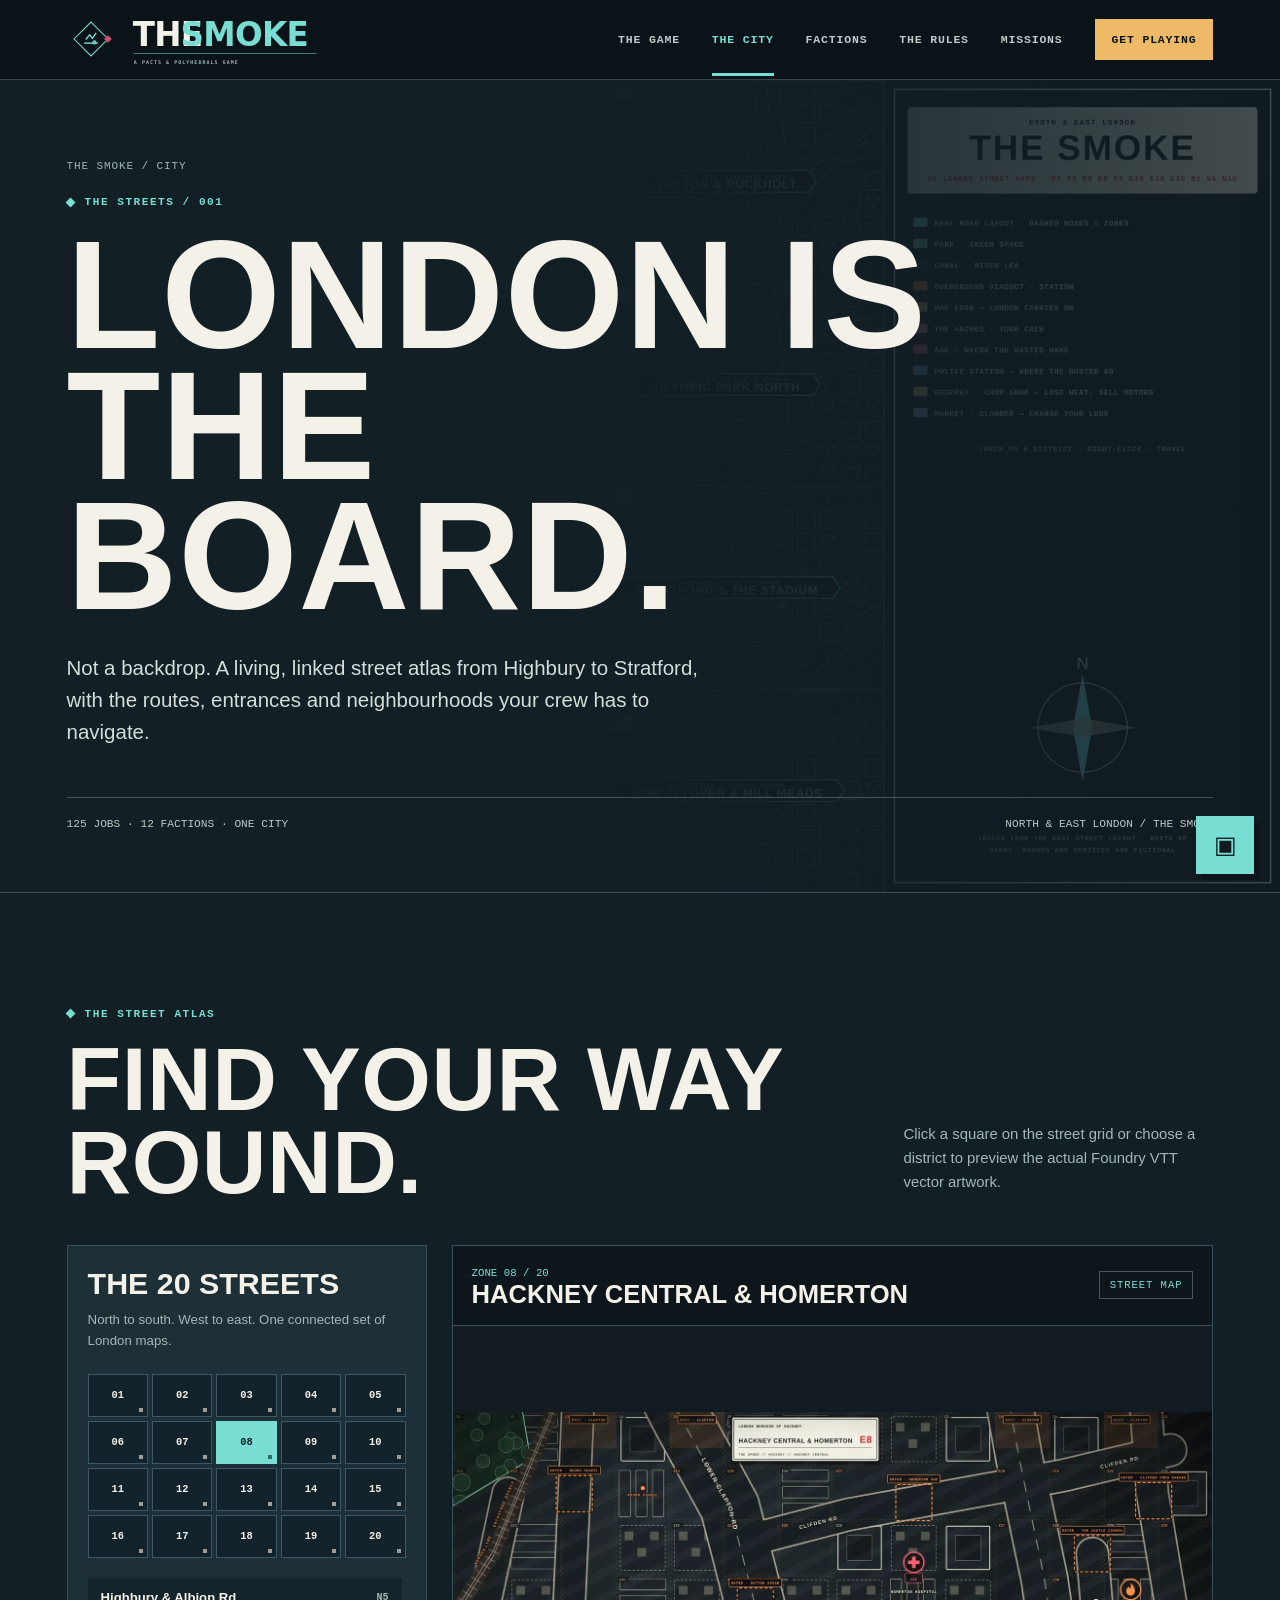
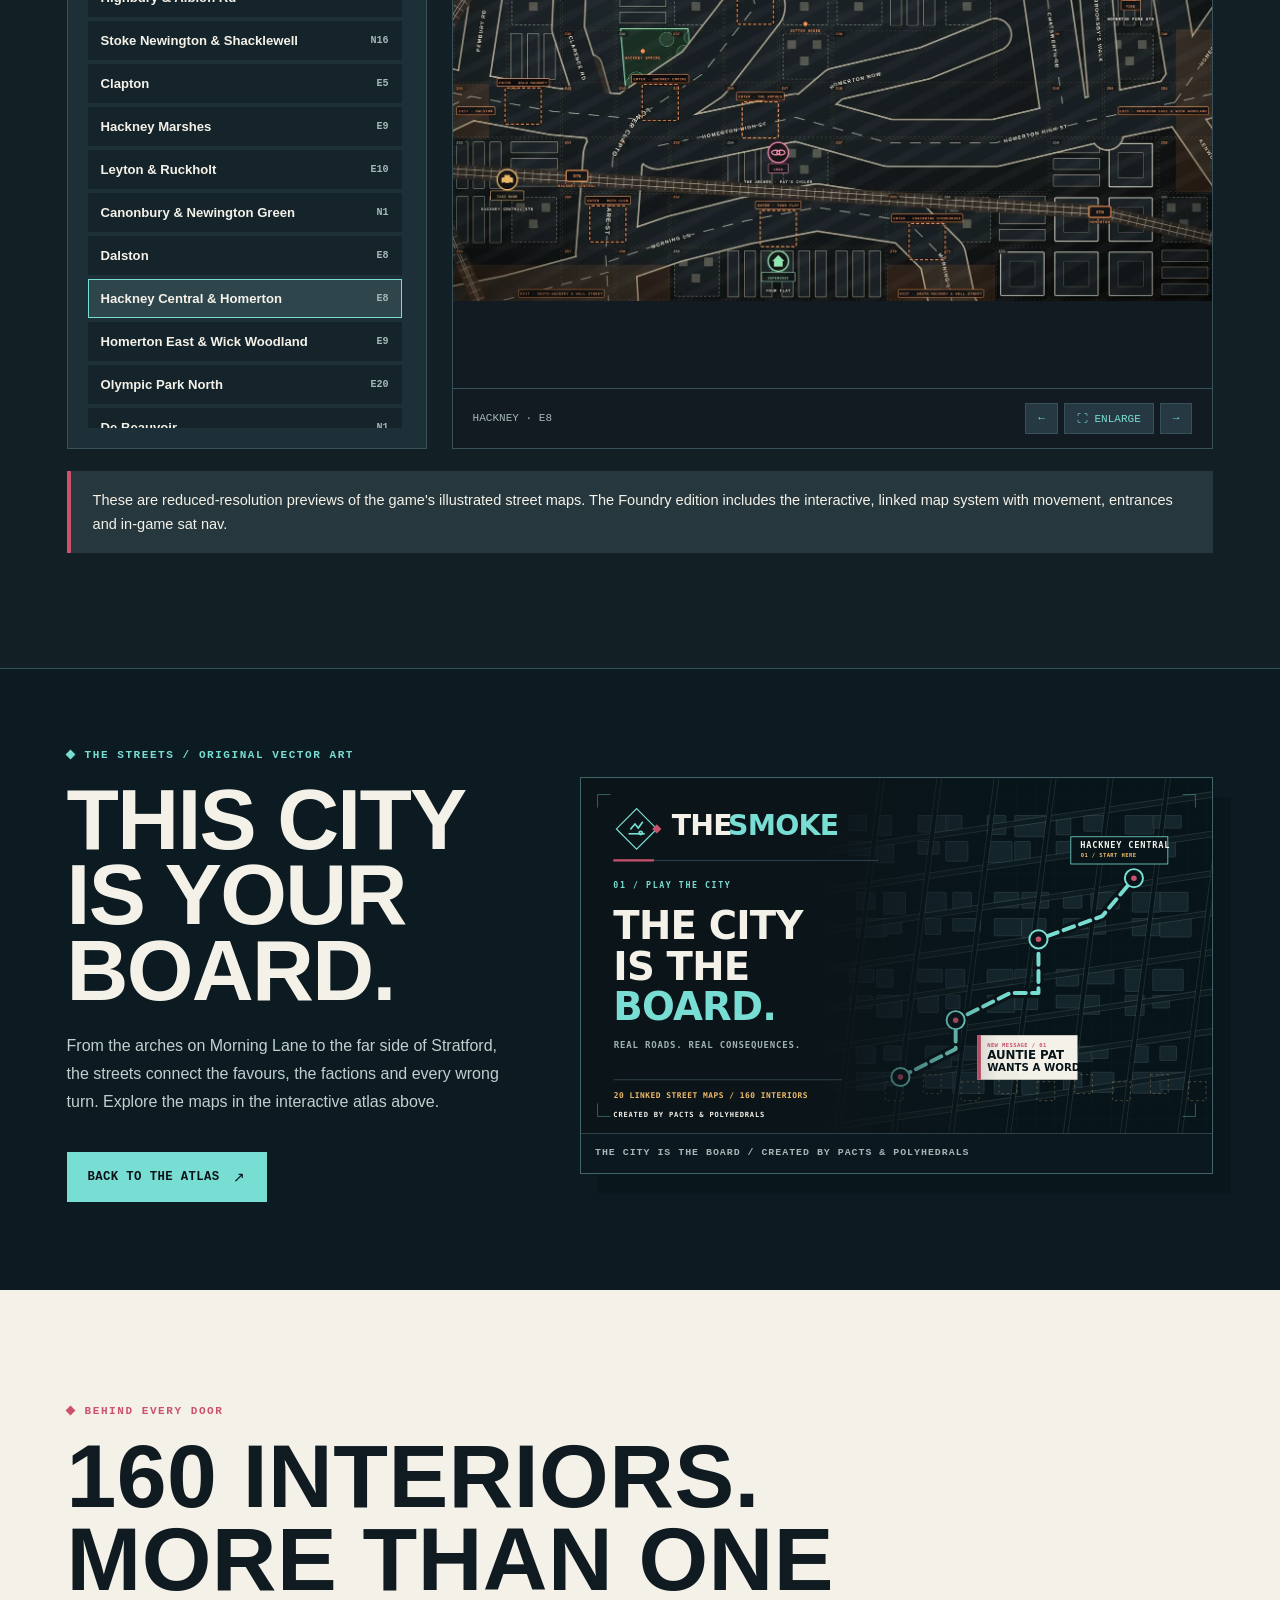
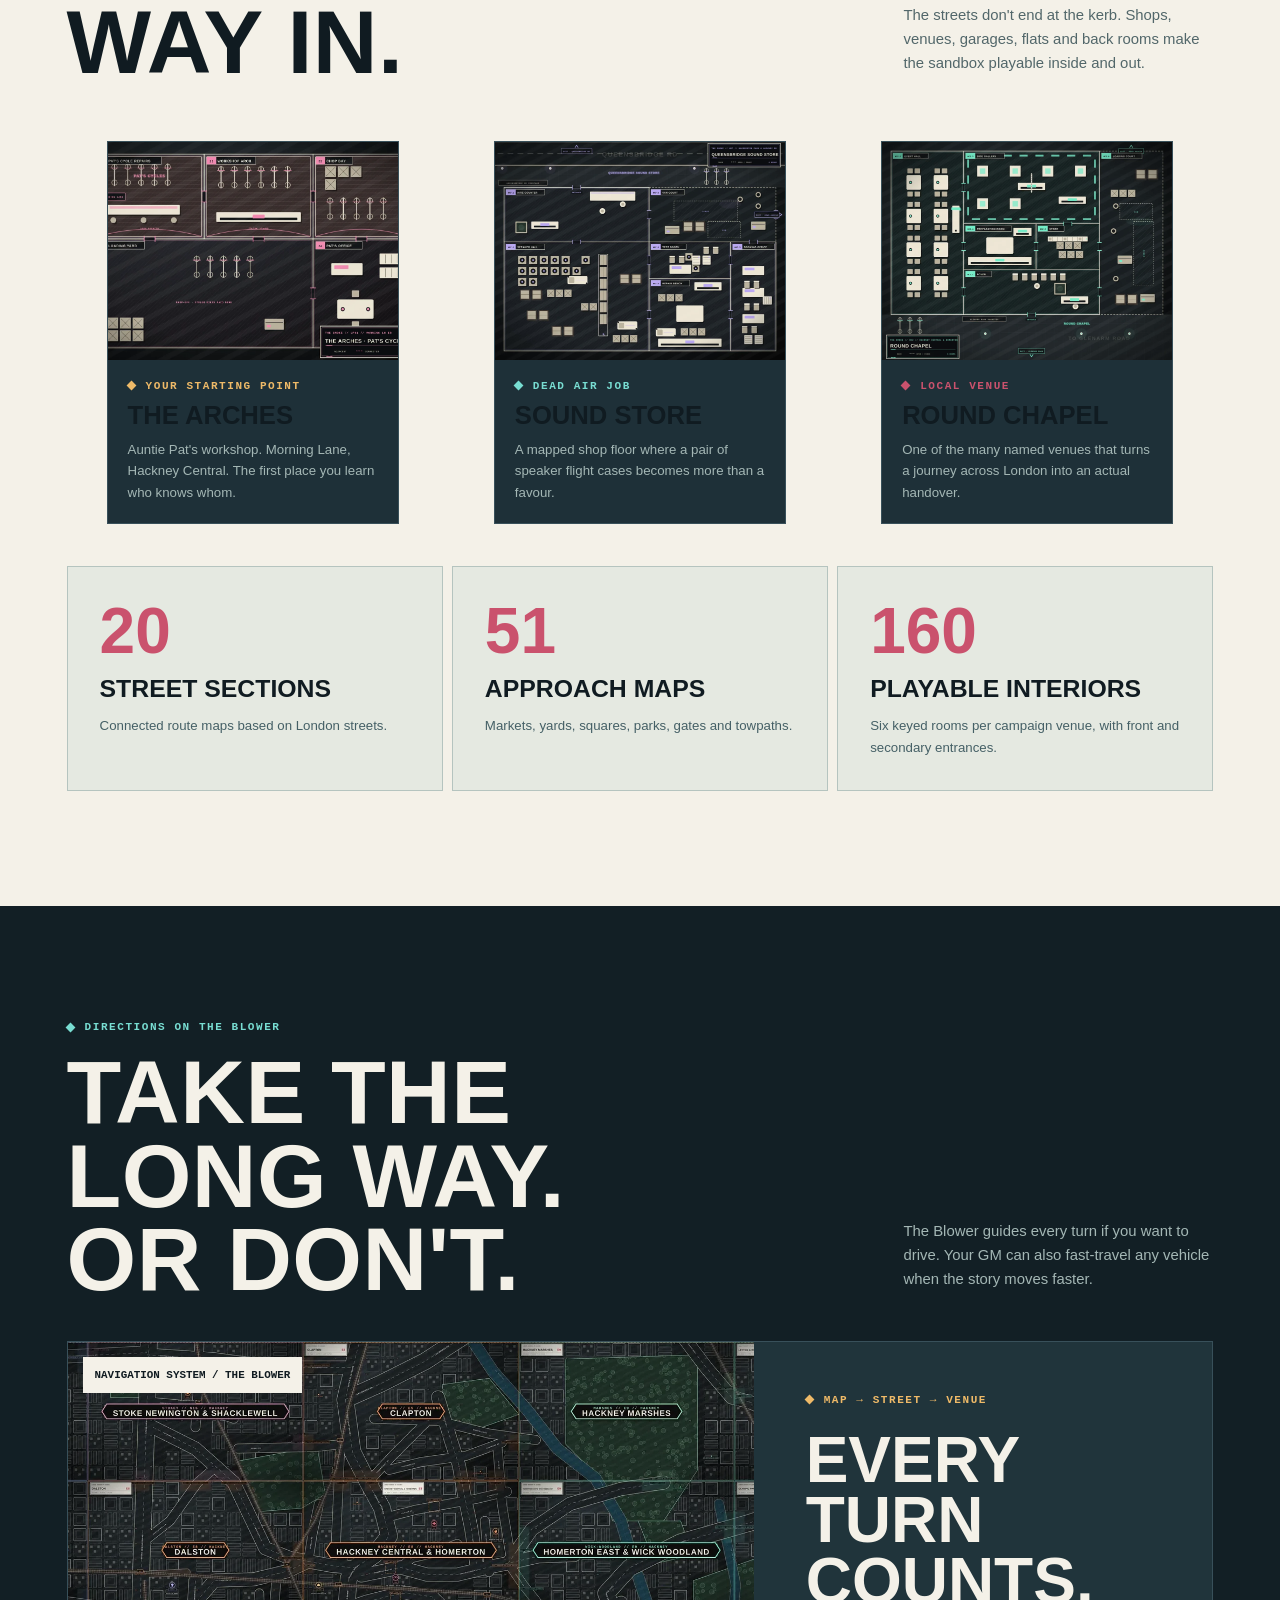
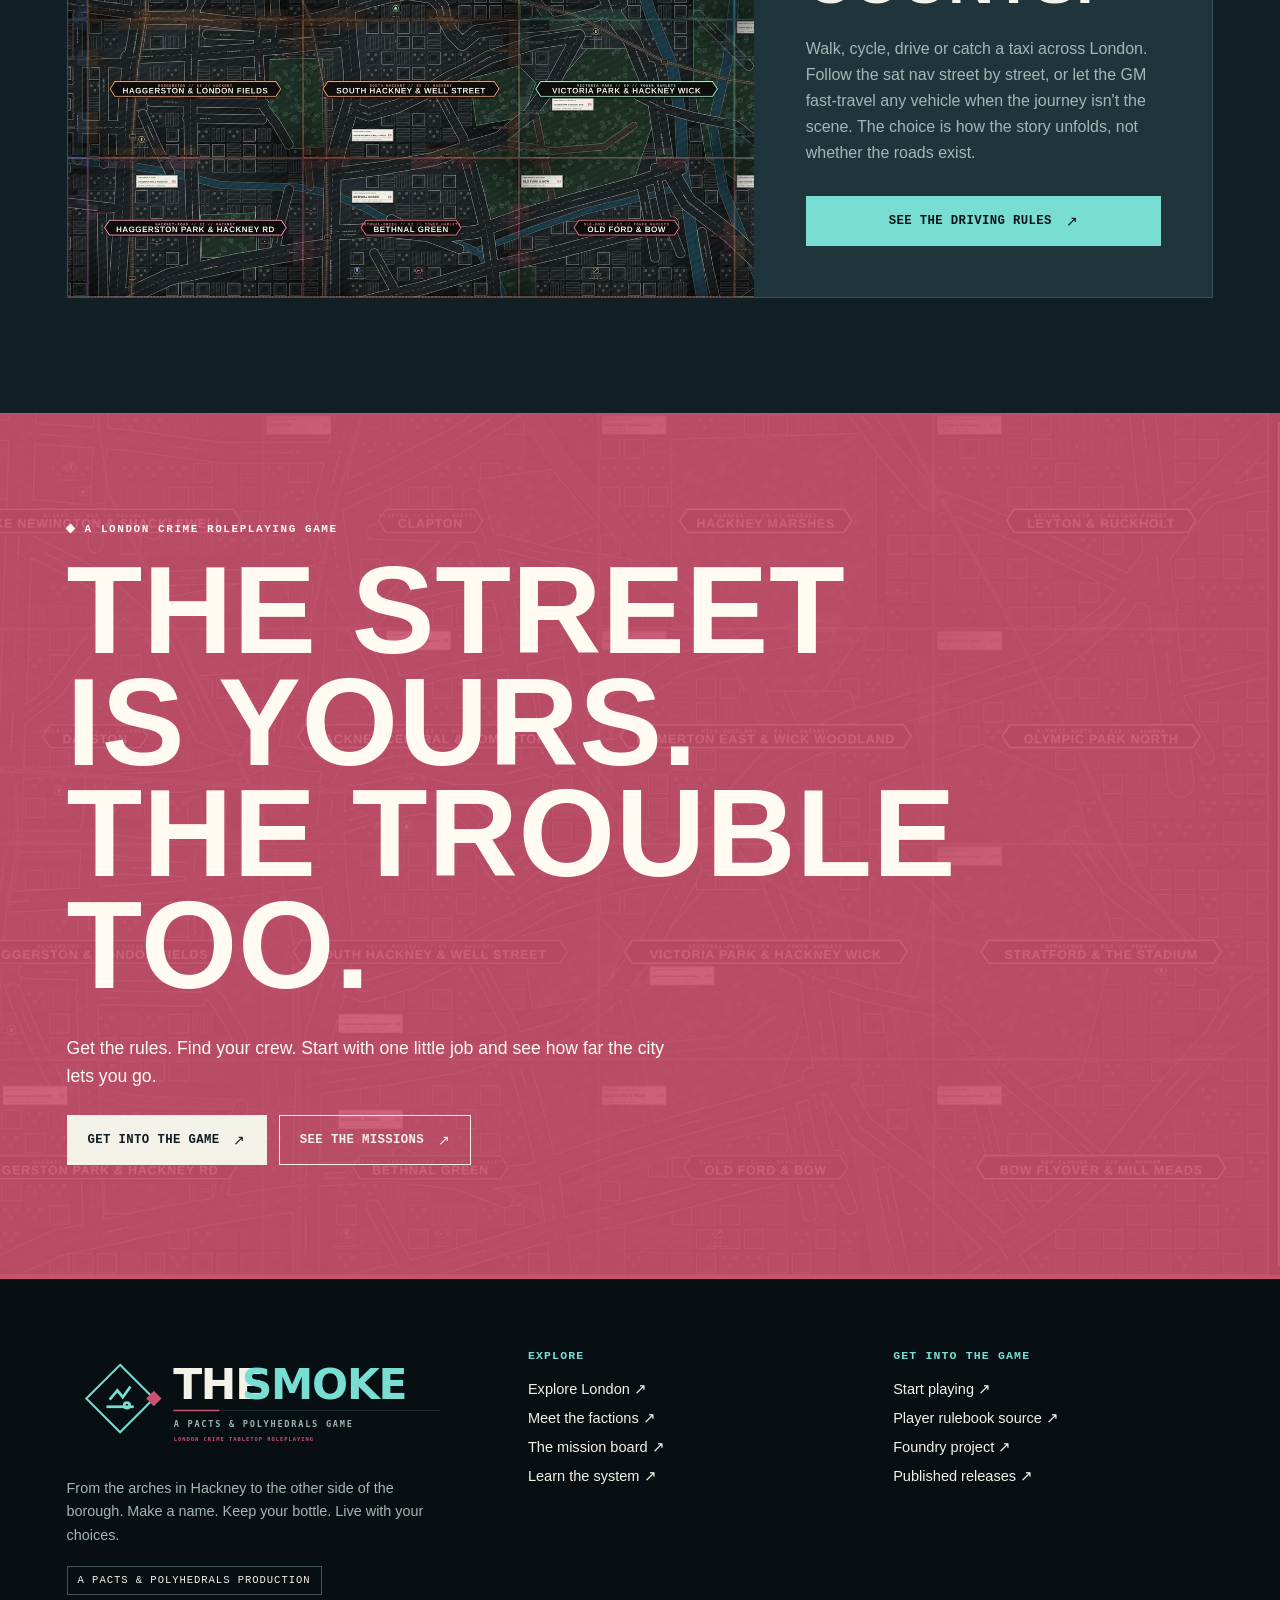
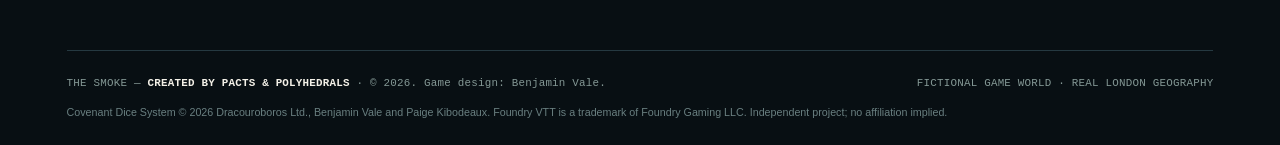
==== commit 720cdb08: "Add files via upload" ====
--- a/city.html
+++ b/city.html
@@ -1,21 +1,26 @@
-<!doctype html><html lang="en"><head><meta charset="utf-8"><meta name="viewport" content="width=device-width, initial-scale=1"><meta name="color-scheme" content="dark light"><meta name="theme-color" content="#121f25"><title>The City | The Smoke</title><meta name="description" content="Explore the twenty linked streets, 160 interiors and illustrated London atlas from The Smoke tabletop roleplaying game."><meta property="og:type" content="website"><meta property="og:title" content="The City | The Smoke"><meta property="og:description" content="Explore the twenty linked streets, 160 interiors and illustrated London atlas from The Smoke tabletop roleplaying game."><meta name="robots" content="index,follow"><link rel="icon" type="image/svg+xml" href="assets/brand/favicon.svg"><link rel="stylesheet" href="css/site.css"><script src="js/content.js" defer></script><script src="js/site.js" defer></script></head><body><a class="skip" href="#main">Skip to content</a>
+<!doctype html><html lang="en"><head><meta charset="utf-8"><meta name="viewport" content="width=device-width, initial-scale=1"><meta name="color-scheme" content="dark light"><meta name="theme-color" content="#121f25"><title>The City | The Smoke</title><meta name="description" content="Explore the twenty linked streets, 160 interiors and illustrated London atlas from The Smoke tabletop roleplaying game."><meta property="og:type" content="website"><meta property="og:title" content="The City | The Smoke"><meta property="og:description" content="Explore the twenty linked streets, 160 interiors and illustrated London atlas from The Smoke tabletop roleplaying game."><meta name="robots" content="index,follow"><link rel="icon" type="image/svg+xml" href="assets/brand/logos/The-Smoke-Corrected-Favicon.svg"><link rel="apple-touch-icon" href="assets/brand/logos/The-Smoke-Corrected-Favicon.png"><link rel="stylesheet" href="css/site.css"><script src="js/content.js" defer></script><script src="js/site.js" defer></script></head><body><a class="skip" href="#main">Skip to content</a>
 <header class="site-header"><div class="header-inner">
- <a class="brand" href="index.html" aria-label="The Smoke homepage"><span class="brand-symbol"><svg xmlns="http://www.w3.org/2000/svg" viewBox="0 0 24 24" width="24" height="24" fill="none" stroke="currentColor" stroke-width="2"><path d="M3 18h18M5 12l5-6 4 5 5-7"/><circle cx="17" cy="17" r="2"/></svg></span><span><span class="brand-name">THE <span>SMOKE</span></span><span class="brand-sub">A Covenant Design game</span></span></a>
+ <a class="brand" href="index.html" aria-label="The Smoke — homepage"><span class="brand-symbol"><img src="assets/brand/logos/The-Smoke-Symbol-Transparent.svg" width="112" height="112" alt="" aria-hidden="true"></span><span class="brand-type"><img class="brand-wordmark" src="assets/brand/logos/The-Smoke-Wordmark-Only-Transparent.svg" width="1190" height="360" alt="THE SMOKE — A Pacts &amp; Polyhedrals Game" decoding="async"></span></a>
  <button type="button" id="menu-toggle" class="menu-button" aria-controls="site-nav" aria-expanded="false" aria-label="Open menu">☰</button>
  <nav class="nav" id="site-nav" aria-label="Main navigation"><a href="index.html" class="">The Game</a><a href="city.html" class="" aria-current="page">The City</a><a href="factions.html" class="">Factions</a><a href="rules.html" class="">The Rules</a><a href="missions.html" class="">Missions</a><a href="play.html" class="nav-cta">Get Playing</a></nav></div></header><main id="main"><section class="page-hero"><div class="container"><div class="breadcrumbs"><a href="index.html">THE SMOKE</a> / CITY</div><div class="eyebrow cyan">THE STREETS / 001</div><h1>LONDON IS<br>THE BOARD.</h1><p class="lead">Not a backdrop. A living, linked street atlas from Highbury to Stratford, with the routes, entrances and neighbourhoods your crew has to navigate.</p><div class="hero-bottomline"><span>125 JOBS · 12 FACTIONS · ONE CITY</span><span>NORTH &amp; EAST LONDON / THE SMOKE</span></div></div></section>
 <section class="section section-dark"><div class="container"><div class="section-heading"><div><div class="eyebrow cyan">THE STREET ATLAS</div><h2>FIND YOUR WAY<br>ROUND.</h2></div><p class="section-side">Click a square on the street grid or choose a district to preview the actual Foundry VTT vector artwork.</p></div>
 <div class="city-grid-wrap reveal" id="city-explorer"><div class="city-navigator"><h3>THE 20 STREETS</h3><p>North to south. West to east. One connected set of London maps.</p><div class="atlas-mini-grid" id="atlas-grid" aria-label="20 map district grid"></div><div class="atlas-map-list" id="atlas-map-list" aria-label="District list"></div></div><div class="city-stage"><div class="city-stage-header"><div><span class="mapcode" id="city-stage-code">ZONE 08 / 20</span><h3 id="city-stage-title">Hackney Central &amp; Homerton</h3></div><span class="tag" style="color:var(--mint)">STREET MAP</span></div><div class="city-stage-img"><img id="city-stage-image" src="assets/maps/hackney.webp" alt="Hackney Central and Homerton top-down vector street map"></div><div class="city-stage-footer"><span id="city-stage-meta">HACKNEY · E9</span><div style="display:flex;gap:6px"><button id="map-prev" type="button" aria-label="Previous district">←</button><button id="map-fullscreen" type="button" aria-label="Enlarge the selected map">⛶ ENLARGE</button><button id="map-next" type="button" aria-label="Next district">→</button></div></div></div></div>
 <div class="callout" style="margin-top:22px">These are reduced-resolution previews of the game's illustrated street maps. The Foundry edition includes the interactive, linked map system with movement, entrances and in-game sat nav.</div>
 </div></section>
+
+<section class="brand-story brand-story--city" aria-labelledby="city-art-heading"><div class="container brand-story-grid">
+ <div class="brand-story-copy reveal"><div class="eyebrow cyan">THE STREETS / ORIGINAL VECTOR ART</div><h2 id="city-art-heading">THIS CITY<br>IS YOUR<br>BOARD.</h2><p>From the arches on Morning Lane to the far side of Stratford, the streets connect the favours, the factions and every wrong turn. Explore the maps in the interactive atlas above.</p><a href="#city-explorer" class="btn arrow">BACK TO THE ATLAS</a></div>
+ <figure class="brand-story-visual brand-story-visual--landscape reveal"><img src="assets/brand/graphics/01-The-City-Is-The-Board-Landscape.svg" alt="The Smoke branding illustration: The City Is the Board, a route through the streets of Hackney" width="1600" height="900" loading="lazy" decoding="async"><figcaption>THE CITY IS THE BOARD / CREATED BY PACTS &amp; POLYHEDRALS</figcaption></figure>
+</div></section>
 <section class="section section-paper"><div class="container"><div class="section-heading"><div><div class="eyebrow pink">BEHIND EVERY DOOR</div><h2>160 INTERIORS.<br>MORE THAN ONE WAY IN.</h2></div><p class="section-side">The streets don't end at the kerb. Shops, venues, garages, flats and back rooms make the sandbox playable inside and out.</p></div>
 <div class="venue-grid"><figure class="venue-card"><img src="assets/venues/the-arches.webp" alt="The Arches bicycle workshop vector map" loading="lazy"><figcaption><span class="eyebrow amber">YOUR STARTING POINT</span><h3>THE ARCHES</h3><p>Auntie Pat's workshop. Morning Lane, Hackney Central. The first place you learn who knows whom.</p></figcaption></figure><figure class="venue-card"><img src="assets/venues/sound-store.webp" alt="Queensbridge Sound Store interior map" loading="lazy"><figcaption><span class="eyebrow cyan">DEAD AIR JOB</span><h3>SOUND STORE</h3><p>A mapped shop floor where a pair of speaker flight cases becomes more than a favour.</p></figcaption></figure><figure class="venue-card"><img src="assets/venues/round-chapel.webp" alt="Round Chapel venue interior map" loading="lazy"><figcaption><span class="eyebrow pink">LOCAL VENUE</span><h3>ROUND CHAPEL</h3><p>One of the many named venues that turns a journey across London into an actual handover.</p></figcaption></figure></div>
 <div class="jobs-breakdown" style="margin-top:26px"><div class="job-count"><strong>20</strong><h3>STREET SECTIONS</h3><p>Connected route maps based on London streets.</p></div><div class="job-count"><strong>51</strong><h3>APPROACH MAPS</h3><p>Markets, yards, squares, parks, gates and towpaths.</p></div><div class="job-count"><strong>160</strong><h3>PLAYABLE INTERIORS</h3><p>Six keyed rooms per campaign venue, with front and secondary entrances.</p></div></div></div></section>
-<section class="section section-dark"><div class="container"><div class="section-heading"><div><div class="eyebrow cyan">DIRECTIONS ON THE BLOWER</div><h2>FOLLOW THE<br>ROAD, NOT<br>A LOADING SCREEN.</h2></div><p class="section-side">The in-game sat nav follows the street network, names exits, and updates as you move.</p></div><div class="city-teaser"><div class="city-teaser-map"><img loading="lazy" src="assets/maps/satnav.webp" alt="The Smoke in-game sat nav map of the London districts"><span class="map-corner">NAVIGATION SYSTEM / THE BLOWER</span></div><div class="city-teaser-copy"><div class="eyebrow amber">MAP → STREET → VENUE</div><h3>EVERY TURN<br>COUNTS.</h3><p>Travel on foot, cycle or motor. Drive past the turn and your route changes. Try to lose the old bill on streets they know just as well as you.</p><a href="rules.html" class="btn arrow">SEE THE DRIVING RULES</a></div></div></div></section><section class="big-cta"><div class="container reveal"><div class="eyebrow">A London crime roleplaying game</div><h2>THE STREET<br>IS YOURS.<br>THE TROUBLE TOO.</h2><p>Get the rules. Find your crew. Start with one little job and see how far the city lets you go.</p><div class="button-row"><a class="btn paper arrow" href="play.html">GET INTO THE GAME</a><a class="btn outline arrow" href="missions.html">SEE THE MISSIONS</a></div></div></section>
+<section class="section section-dark"><div class="container"><div class="section-heading"><div><div class="eyebrow cyan">DIRECTIONS ON THE BLOWER</div><h2>TAKE THE<br>LONG WAY.<br>OR DON'T.</h2></div><p class="section-side">The Blower guides every turn if you want to drive. Your GM can also fast-travel any vehicle when the story moves faster.</p></div><div class="city-teaser"><div class="city-teaser-map"><img loading="lazy" src="assets/maps/satnav.webp" alt="The Smoke in-game sat nav map of the London districts"><span class="map-corner">NAVIGATION SYSTEM / THE BLOWER</span></div><div class="city-teaser-copy"><div class="eyebrow amber">MAP → STREET → VENUE</div><h3>EVERY TURN<br>COUNTS.</h3><p>Walk, cycle, drive or catch a taxi across London. Follow the sat nav street by street, or let the GM fast-travel any vehicle when the journey isn't the scene. The choice is how the story unfolds, not whether the roads exist.</p><a href="rules.html" class="btn arrow">SEE THE DRIVING RULES</a></div></div></div></section><section class="big-cta"><div class="container reveal"><div class="eyebrow">A London crime roleplaying game</div><h2>THE STREET<br>IS YOURS.<br>THE TROUBLE TOO.</h2><p>Get the rules. Find your crew. Start with one little job and see how far the city lets you go.</p><div class="button-row"><a class="btn paper arrow" href="play.html">GET INTO THE GAME</a><a class="btn outline arrow" href="missions.html">SEE THE MISSIONS</a></div></div></section>
 <div class="lightbox" id="lightbox" role="dialog" aria-modal="true" aria-label="Enlarged street map" aria-hidden="true"><button type="button" aria-label="Close enlarged map">✕ CLOSE</button><img alt="Enlarged district map" src="assets/maps/hackney.webp"></div></main><footer class="site-footer"><div class="container">
- <div class="footer-inner"><div><a class="footer-logo" href="index.html">THE<br><span>SMOKE.</span></a><p class="footer-pitch">From the arches in Hackney to the other side of the borough. Make a name. Keep your bottle. Live with your choices.</p><span class="tag">A COVENANT DESIGN PRODUCTION</span></div>
+ <div class="footer-inner"><div><a class="footer-logo footer-brand-lockup" href="index.html" aria-label="The Smoke homepage"><img src="assets/brand/logos/The-Smoke-Full-Logo-Horizontal-Transparent.svg" width="1580" height="442" loading="lazy" decoding="async" alt="The Smoke — a Pacts &amp; Polyhedrals game"></a><p class="footer-pitch">From the arches in Hackney to the other side of the borough. Make a name. Keep your bottle. Live with your choices.</p><span class="tag">A PACTS &amp; POLYHEDRALS PRODUCTION</span></div>
  <div><div class="footer-heading">Explore</div><div class="footer-links"><a href="city.html">Explore London ↗</a><a href="factions.html">Meet the factions ↗</a><a href="missions.html">The mission board ↗</a><a href="rules.html">Learn the system ↗</a></div></div>
  <div><div class="footer-heading">Get into the game</div><div class="footer-links"><a href="play.html">Start playing ↗</a><a href="downloads/The-Smoke-Player-Rulebook-Homebrewery.txt" download>Player rulebook source ↗</a><a href="https://github.com/pacts-and-polyhedrals/the-smoke" target="_blank" rel="noopener noreferrer">Foundry project ↗</a><a href="https://github.com/pacts-and-polyhedrals/the-smoke/releases" target="_blank" rel="noopener noreferrer">Published releases ↗</a></div></div></div>
- <div class="footer-bottom"><div class="footer-covenant">THE SMOKE — <strong>CREATED BY COVENANT DESIGN</strong> · © 2026. Game material credits: Benjamin Vale / Pacts &amp; Polyhedrals.</div><div>FICTIONAL GAME WORLD · REAL LONDON GEOGRAPHY</div></div>
+ <div class="footer-bottom"><div class="footer-credit">THE SMOKE — <strong>CREATED BY PACTS &amp; POLYHEDRALS</strong> · © 2026. Game design: Benjamin Vale.</div><div>FICTIONAL GAME WORLD · REAL LONDON GEOGRAPHY</div></div>
  <p style="font-size:.67rem;color:#697f80;margin-top:12px">Covenant Dice System © 2026 Dracouroboros Ltd., Benjamin Vale and Paige Kibodeaux. Foundry VTT is a trademark of Foundry Gaming LLC. Independent project; no affiliation implied.</p>
  </div></footer><button type="button" id="blower-toggle" class="blower-toggle" aria-controls="blower-dock" aria-expanded="false" aria-label="Open the Blower" title="Open the Blower">▣</button>
  <aside class="blower-dock" id="blower-dock" aria-label="Blower phone preview" aria-hidden="true"><div class="blower-top"><span>▣ THE BLOWER / 01</span><button type="button" id="blower-close" aria-label="Close the Blower">×</button></div>
--- a/css/site.css
+++ b/css/site.css
@@ -1,4 +1,4 @@
-/* THE SMOKE — standalone website | Covenant Design | 2026 */
+/* THE SMOKE — standalone website | Pacts & Polyhedrals | 2026 */
 :root{--ink:#101b21;--midnight:#121f25;--deep:#0b1419;--board:#182931;--panel:#203039;--stroke:#38505a;--paper:#f4f1e8;--paper2:#e2e8de;--white:#fffbf1;--pink:#ca526d;--hot:#ff7b9b;--mint:#78ddd2;--amber:#efba68;--muted:#a4b7b5;--darkmuted:#52676a;--measure:1160px;--gutter:clamp(20px,5.2vw,78px);--head:'Impact','Arial Narrow','Franklin Gothic Heavy','Arial Black',sans-serif;--mono:'Lucida Console','Courier New',monospace;--text:Arial,Helvetica,sans-serif}
 *{box-sizing:border-box}html{scroll-behavior:smooth}body{margin:0;background:var(--deep);color:var(--paper);font-family:var(--text);-webkit-font-smoothing:antialiased;overflow-x:hidden}body.dialog-open{overflow:hidden}::selection{background:var(--pink);color:#fff}a{color:inherit;text-decoration:none}button,input,select{font:inherit}button{cursor:pointer}button:disabled{cursor:not-allowed}img{max-width:100%;display:block}svg{display:block}h1,h2,h3,h4,p{margin:0}h1,h2,h3{font-weight:800}h1,h2,.display,.title-giant{font-family:var(--head);font-stretch:condensed;font-weight:900;letter-spacing:.005em;line-height:.93;text-transform:uppercase}p{line-height:1.62}ul{padding-left:1.15rem}address{font-style:normal}.container{width:min(calc(100% - 2*var(--gutter)),var(--measure));margin-inline:auto}.screen-reader{position:absolute;width:1px;height:1px;padding:0;margin:-1px;overflow:hidden;clip:rect(0,0,0,0);white-space:nowrap;border:0}.skip{position:absolute;top:-80px;left:12px;z-index:300;background:var(--mint);color:var(--deep);padding:12px 20px}.skip:focus{top:12px}.eyebrow{font-family:var(--mono);font-size:.69rem;letter-spacing:.14em;font-weight:700;text-transform:uppercase;display:flex;align-items:center;gap:11px}.eyebrow:before{content:"";width:7px;height:7px;background:currentColor;transform:rotate(45deg);flex-shrink:0}.eyebrow.cyan{color:var(--mint)}.eyebrow.pink{color:var(--pink)}.eyebrow.amber{color:var(--amber)}.mono{font-family:var(--mono)}.smallcaps{text-transform:uppercase;letter-spacing:.12em;font-weight:800;font-size:.72rem}.lead{font-size:clamp(1.03rem,1.6vw,1.28rem);line-height:1.58}.muted{color:var(--muted)}.accent{color:var(--mint)}.pink-text{color:var(--pink)}.amber-text{color:var(--amber)}.serif{font-family:Georgia,serif}.section{padding-block:clamp(74px,9vw,142px);position:relative}.section-dark{background:var(--midnight)}.section-paper{background:var(--paper);color:var(--ink)}.section-grid{background-image:linear-gradient(90deg,rgba(120,221,210,.038) 1px,transparent 1px),linear-gradient(rgba(120,221,210,.038) 1px,transparent 1px);background-size:48px 48px}.section-heading{display:flex;align-items:end;gap:30px;justify-content:space-between;margin-bottom:40px}.section-heading h2{font-size:clamp(3rem,7vw,6.7rem);max-width:820px}.section-heading .section-side{max-width:310px;color:var(--muted);font-size:.93rem;padding-bottom:10px}.section-paper .section-heading .section-side{color:var(--darkmuted)}.section-heading .eyebrow{margin-bottom:18px}.divider-line{height:1px;background:var(--stroke);opacity:.7}.overline{font:700 .65rem var(--mono);letter-spacing:.14em;text-transform:uppercase}.button-row{display:flex;gap:12px;flex-wrap:wrap;align-items:center}.btn{display:inline-flex;align-items:center;justify-content:center;gap:14px;min-height:50px;padding:12px 20px;background:var(--mint);color:var(--deep);border:1px solid var(--mint);font-family:var(--mono);font-weight:700;letter-spacing:.03em;font-size:.77rem;text-transform:uppercase;transition:background .2s,border-color .2s,transform .2s}.btn:hover{background:#acfff3;border-color:#acfff3;transform:translateY(-2px)}.btn:focus-visible,.menu-button:focus-visible,.nav a:focus-visible,button:focus-visible,a:focus-visible,input:focus-visible,select:focus-visible{outline:3px solid var(--amber);outline-offset:3px}.btn.outline{background:transparent;color:var(--paper);border-color:#82999b}.btn.outline:hover{background:rgba(120,221,210,.12);border-color:var(--mint)}.btn.dark{background:var(--ink);color:var(--paper);border-color:var(--ink)}.btn.dark:hover{background:#2c414b}.btn.pink{background:var(--pink);color:var(--paper);border-color:var(--pink)}.btn.paper{background:var(--paper);color:var(--ink);border-color:var(--paper)}.arrow:after{content:'↗';font-size:1.15em;font-family:Arial,sans-serif;font-weight:400}.line-link{font-family:var(--mono);font-weight:800;text-transform:uppercase;letter-spacing:.05em;font-size:.8rem;display:inline-flex;align-items:center;gap:12px;padding-bottom:7px;border-bottom:1px solid currentColor}.line-link:hover{color:var(--mint)}.section-paper .line-link:hover{color:var(--pink)}.tag{display:inline-flex;align-items:center;gap:8px;font-family:var(--mono);font-size:.66rem;text-transform:uppercase;letter-spacing:.09em;border:1px solid rgba(151,178,176,.42);padding:7px 10px;line-height:1.2}.tag.filled{background:var(--mint);color:var(--ink);border-color:var(--mint)}.chapter-mark{font:700 .67rem var(--mono);color:var(--muted);letter-spacing:.13em;text-transform:uppercase}
 /* Navigation */
@@ -14,7 +14,7 @@
 /* Heat demo */
 .heat-block{display:grid;grid-template-columns:1.07fr .93fr;border:1px solid var(--stroke);overflow:hidden;background:#182a31}.heat-intro{padding:clamp(27px,5vw,70px);background:repeating-linear-gradient(135deg,transparent 0 22px,rgba(202,82,109,.05) 22px 23px),#20343a}.heat-intro h2{font-size:clamp(3.2rem,7vw,6.5rem);margin:18px 0}.heat-intro p{max-width:530px;color:#c3d2cf}.heat-control{padding:clamp(27px,4vw,55px);display:flex;flex-direction:column;justify-content:center}.heat-control .overline{color:var(--muted)}.heat-stars{display:flex;gap:7px;margin:18px 0 25px}.heat-stars button{border:1px solid #527078;background:transparent;color:#697d7c;font-size:clamp(1.6rem,3vw,2.9rem);width:clamp(41px,5vw,65px);height:clamp(45px,6vw,70px);transition:background .2s,color .2s}.heat-stars button.active{background:var(--pink);border-color:var(--pink);color:#fff}.heat-stars button:hover{border-color:var(--paper)}.heat-state{min-height:165px;border-top:1px solid var(--stroke);padding-top:26px}.heat-state .state-code{color:var(--pink);font:700 .78rem var(--mono)}.heat-state h3{font:900 2.25rem var(--head);text-transform:uppercase;margin:8px 0}.heat-state p{color:var(--muted)}
 /* Footer */
-.site-footer{background:#080f13;border-top:4px solid var(--pink);padding:70px 0 24px}.footer-inner{display:grid;grid-template-columns:1.3fr 1fr 1fr;gap:45px}.footer-logo{font:900 4rem/.85 var(--head);letter-spacing:-.01em}.footer-logo span{color:var(--mint)}.footer-pitch{max-width:370px;margin:19px 0;color:var(--muted);font-size:.9rem}.footer-heading{font:800 .72rem var(--mono);letter-spacing:.1em;color:var(--mint);text-transform:uppercase;margin-bottom:18px}.footer-links{display:grid;gap:12px}.footer-links a{font-size:.91rem;color:var(--paper)}.footer-links a:hover{color:var(--mint)}.footer-bottom{border-top:1px solid #253941;padding-top:24px;margin-top:55px;display:flex;gap:12px;justify-content:space-between;align-items:center;color:#849895;font: .68rem/1.6 var(--mono);letter-spacing:.02em}.footer-covenant strong{color:var(--paper)}
+.site-footer{background:#080f13;border-top:4px solid var(--pink);padding:70px 0 24px}.footer-inner{display:grid;grid-template-columns:1.3fr 1fr 1fr;gap:45px}.footer-logo{font:900 4rem/.85 var(--head);letter-spacing:-.01em}.footer-logo span{color:var(--mint)}.footer-pitch{max-width:370px;margin:19px 0;color:var(--muted);font-size:.9rem}.footer-heading{font:800 .72rem var(--mono);letter-spacing:.1em;color:var(--mint);text-transform:uppercase;margin-bottom:18px}.footer-links{display:grid;gap:12px}.footer-links a{font-size:.91rem;color:var(--paper)}.footer-links a:hover{color:var(--mint)}.footer-bottom{border-top:1px solid #253941;padding-top:24px;margin-top:55px;display:flex;gap:12px;justify-content:space-between;align-items:center;color:#849895;font: .68rem/1.6 var(--mono);letter-spacing:.02em}.footer-credit strong{color:var(--paper)}
 /* Interior page hero */
 .page-hero{padding:80px 0 62px;background:var(--midnight);position:relative;overflow:hidden;border-bottom:1px solid var(--stroke)}.page-hero:before{content:'';position:absolute;inset:0;background:linear-gradient(90deg,var(--midnight) 45%,rgba(18,31,37,.4)),url('../assets/maps/london-overview.webp') center right/cover;opacity:.37}.page-hero .container{position:relative;z-index:1}.page-hero h1{font-size:clamp(4.9rem,12vw,11rem);line-height:.85;max-width:930px;margin:22px 0 30px}.page-hero .lead{color:#d4ded8;max-width:650px}.page-hero .breadcrumbs{margin-bottom:24px;color:#a1b6b2;font:.69rem var(--mono);letter-spacing:.08em;text-transform:uppercase}.breadcrumbs a:hover{color:var(--mint)}.hero-bottomline{display:flex;justify-content:space-between;align-items:center;gap:20px;border-top:1px solid rgba(182,210,208,.3);padding-top:20px;margin-top:48px;font:.7rem var(--mono);color:#bacac4;text-transform:uppercase}
 /* City explorer */
@@ -40,3 +40,63 @@
 [hidden]{display:none!important}
 
 @media(max-width:520px){.mission-process .intro-grid h2{font-size:clamp(3rem,12.6vw,4.4rem)}.mission-process .intro-grid>*{min-width:0}.page-hero:has(+ .section .faction-grid) h1{font-size:clamp(3.5rem,13.2vw,7rem)}}
+
+
+/* THE SMOKE / v1.3 — official Pacts & Polyhedrals SVG branding pack
+   Brand assets are reusable and editable in assets/brand/logos and assets/brand/graphics. */
+.site-header .brand{gap:8px;min-width:0}
+.site-header .brand-symbol{width:48px;height:48px;flex:none;border:0;background:none;display:block;transform:none;position:static}
+.site-header .brand-symbol:after{content:none;display:none}
+.site-header .brand-symbol img{display:block;width:100%;height:100%;object-fit:contain}
+.site-header .brand-type{display:block;min-width:0}
+.site-header .brand-wordmark{display:block;width:205px;height:auto;max-width:100%}
+.site-header .brand-sub{font:700 .52rem/1.35 var(--mono);letter-spacing:.055em;color:#adbfbd;text-transform:uppercase;margin:0;white-space:nowrap}
+.footer-brand-lockup{display:block;max-width:390px}
+.footer-brand-lockup img{display:block;width:100%;height:auto}
+/* Website illustrations retain their native SVG viewBox and work at all display sizes. */
+.brand-campaign-section{background:#102128;border-top:1px solid var(--stroke)}
+.brand-campaign-grid{display:grid;grid-template-columns:1.58fr 1fr 1fr;gap:17px;margin-top:28px}
+.brand-campaign-card{display:flex;flex-direction:column;min-width:0;border:1px solid #39535b;background:#0a151a;transition:border-color .2s ease,transform .2s ease}
+.brand-campaign-card:hover{border-color:var(--mint);transform:translateY(-3px)}
+.brand-campaign-card:focus-visible,.brand-story .btn:focus-visible{outline:3px solid var(--mint);outline-offset:3px}
+.brand-campaign-media{height:294px;min-height:0;display:flex;align-items:center;justify-content:center;overflow:hidden;background:#071218}
+.brand-campaign-media img{display:block;width:100%;height:100%;object-fit:contain}
+.brand-campaign-copy{padding:19px 21px 21px;display:flex;flex-direction:column;gap:9px;flex:1;border-top:1px solid #304a54}
+.brand-campaign-copy small{color:var(--pink);font:800 .7rem var(--mono);letter-spacing:.14em}
+.brand-campaign-copy strong{color:var(--paper);font:900 1.55rem/.95 var(--head);letter-spacing:.015em;text-transform:uppercase}
+.brand-campaign-copy>span{margin-top:auto;font:.72rem var(--mono);color:var(--mint)}
+.brand-story{background:#0c1b21;border-top:1px solid #38505a;padding:80px 0 88px;overflow:hidden}
+.brand-story--chainring{background:#13242c}
+.brand-story--blower{background:#0d2126}
+.brand-story-grid{display:grid;grid-template-columns:.83fr 1.17fr;gap:clamp(30px,5vw,72px);align-items:center}
+.brand-story--chainring .brand-story-grid{grid-template-columns:.85fr 1.15fr}
+.brand-story--blower .brand-story-grid{grid-template-columns:1fr 1fr}
+.brand-story-copy h2{font:900 clamp(3.35rem,6.7vw,6.6rem)/.88 var(--head);letter-spacing:-.02em;margin:21px 0 24px;text-transform:uppercase}
+.brand-story-copy p{max-width:475px;color:#bfd0ce;font-size:1rem;line-height:1.74;margin:0 0 20px}
+.brand-story-copy .btn{margin-top:16px}
+.brand-story-note{font:700 .72rem/1.65 var(--mono)!important;color:var(--muted)!important;margin-top:17px!important}
+.brand-story-visual{min-width:0;margin:0;position:relative;overflow:hidden;background:#071218;border:1px solid #43656a;box-shadow:18px 20px 0 rgba(3,10,14,.28)}
+.brand-story-visual img{display:block;width:100%;height:auto;max-width:100%}
+.brand-story-visual figcaption{font:700 .62rem/1.45 var(--mono);color:var(--muted);letter-spacing:.1em;padding:12px 14px;border-top:1px solid #2e4248;background:#0c1820}
+.brand-story-visual--poster{max-width:465px;justify-self:center}
+.brand-story-visual--square{max-width:540px;justify-self:end}
+@media(max-width:1100px){.brand-campaign-grid{grid-template-columns:1.35fr 1fr 1fr}.brand-campaign-media{height:248px}.brand-campaign-copy strong{font-size:1.35rem}.brand-story-copy h2{font-size:clamp(3rem,6.1vw,5.5rem)}}
+@media(max-width:780px){.brand-campaign-grid{grid-template-columns:repeat(2,minmax(0,1fr))}.brand-campaign-card:first-child{grid-column:1/-1}.brand-campaign-card:first-child .brand-campaign-media{height:auto;aspect-ratio:16/9}.brand-campaign-media{height:255px}.brand-story-grid,.brand-story--chainring .brand-story-grid,.brand-story--blower .brand-story-grid{grid-template-columns:1fr;gap:34px}.brand-story{padding:62px 0 76px}.brand-story-copy h2{font-size:clamp(3.8rem,12vw,6rem)}.brand-story-visual--poster,.brand-story-visual--square{max-width:490px;width:100%;justify-self:center}.brand-story--city .brand-story-visual,.brand-story--blower .brand-story-visual{grid-row:1}.brand-story--chainring .brand-story-copy{grid-row:1}.footer-brand-lockup{max-width:420px}}
+@media(max-width:520px){.site-header .brand-symbol{width:39px;height:39px}.site-header .brand-wordmark{width:163px}.site-header .brand-sub{font-size:.46rem;letter-spacing:.02em}.site-header .brand{gap:5px}.brand-campaign-grid{grid-template-columns:1fr;gap:14px}.brand-campaign-card:first-child{grid-column:auto}.brand-campaign-media{height:270px}.brand-campaign-card:first-child .brand-campaign-media{height:auto;aspect-ratio:16/9}.brand-campaign-copy{padding:17px 18px 19px}.brand-story-copy h2{font-size:clamp(3.15rem,12.5vw,4.8rem)}.brand-story-copy p{font-size:.95rem}.brand-story-visual{box-shadow:10px 12px 0 rgba(3,10,14,.28)}}
+@media(max-width:360px){
+  .hero-inner{grid-template-columns:minmax(0,1fr)}
+  .hero-copy{min-width:0}
+  .hero-title{font-size:clamp(4rem,21vw,4.5rem)}
+  .hero-title .smoke-word{margin-left:4px}
+  .hero-copy .eyebrow{font-size:.57rem;letter-spacing:.07em}
+  .hero-map{width:100%;max-width:295px;margin-left:auto;margin-right:auto;transform:none}
+  .hero-map .map-overlay-top,.hero-map .map-overlay-bottom{font-size:.45rem}
+  .hero-map .hero-route{right:0;width:155px}
+  .page-hero h1{font-size:clamp(3.2rem,14.5vw,3.5rem)}
+  .section-heading h2{font-size:clamp(2.65rem,12vw,3.1rem)}
+  .faction-showcase{grid-template-columns:minmax(0,1fr)}
+  .faction-preview{min-width:0}
+  .outcome-grid{grid-template-columns:minmax(0,1fr)}
+  .outcome-grid article{min-width:0}
+}
+@media(prefers-reduced-motion:reduce){.brand-campaign-card{transition:none!important}}
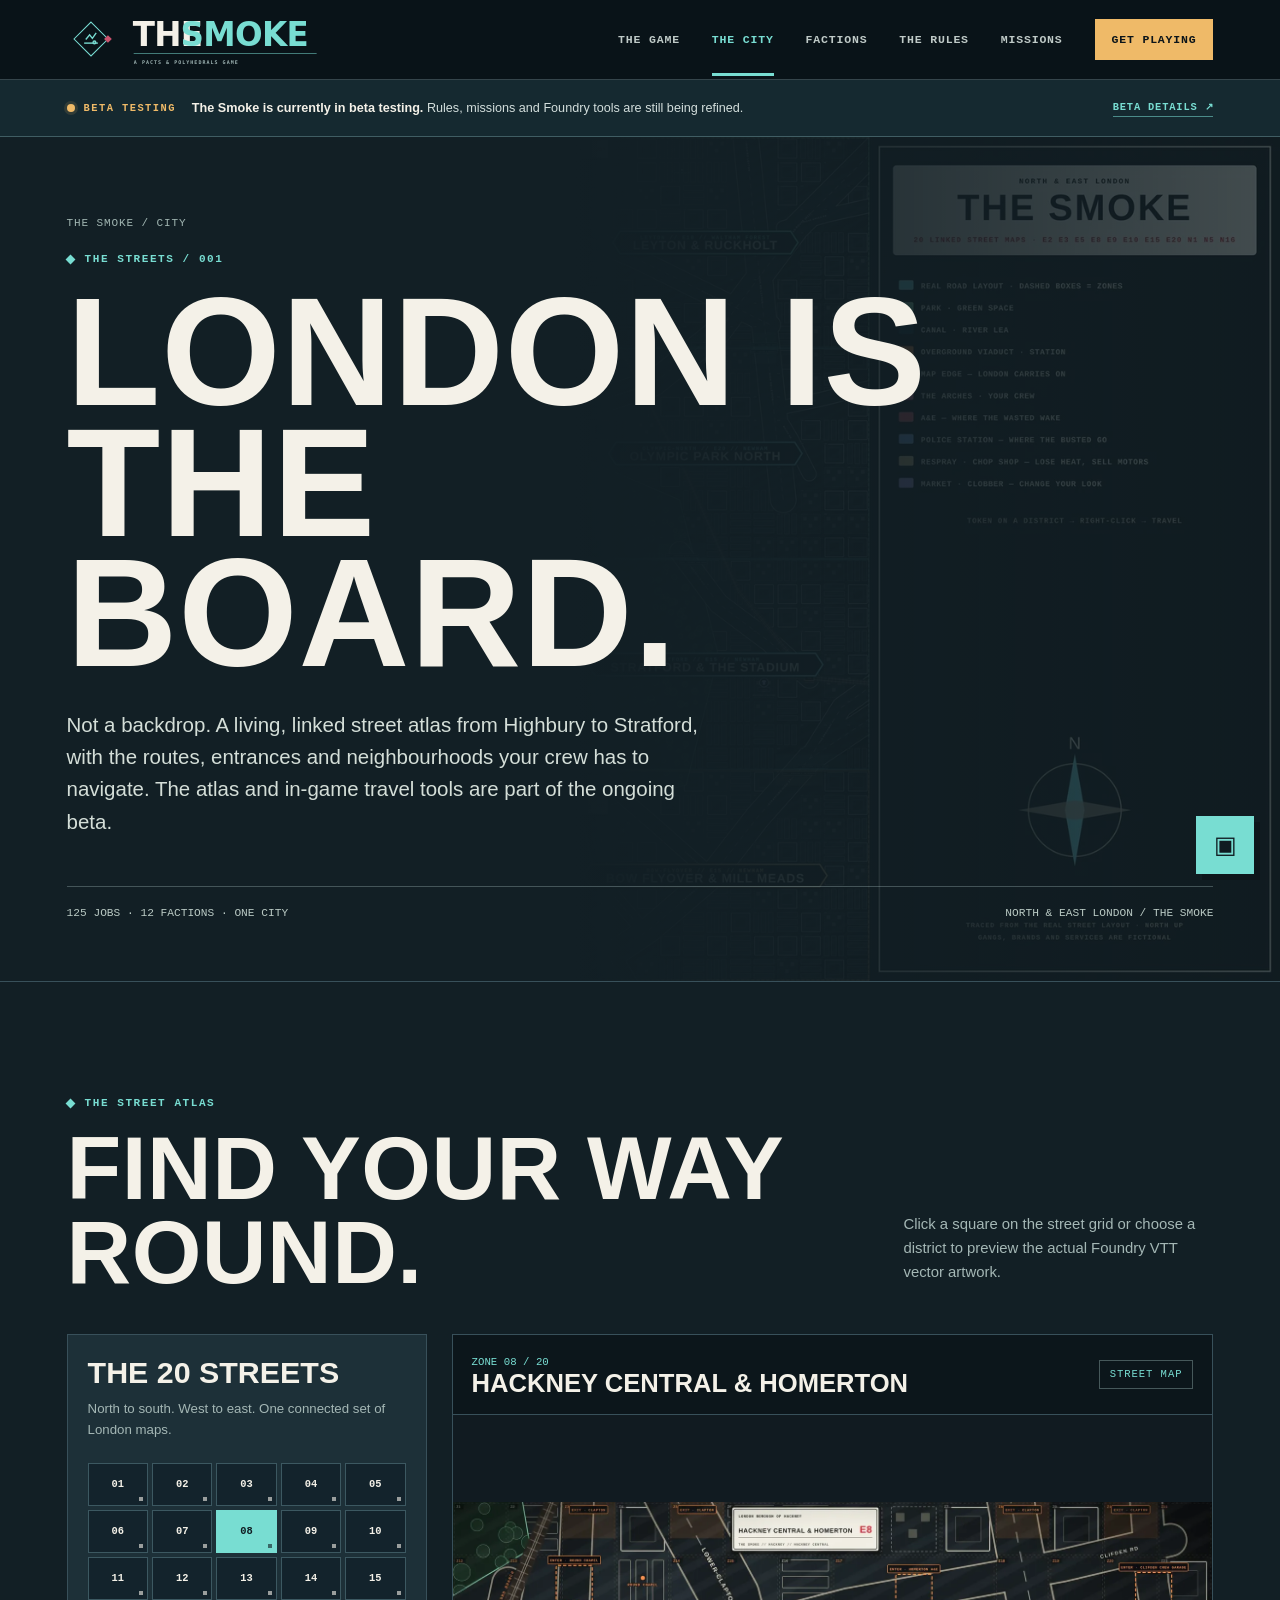
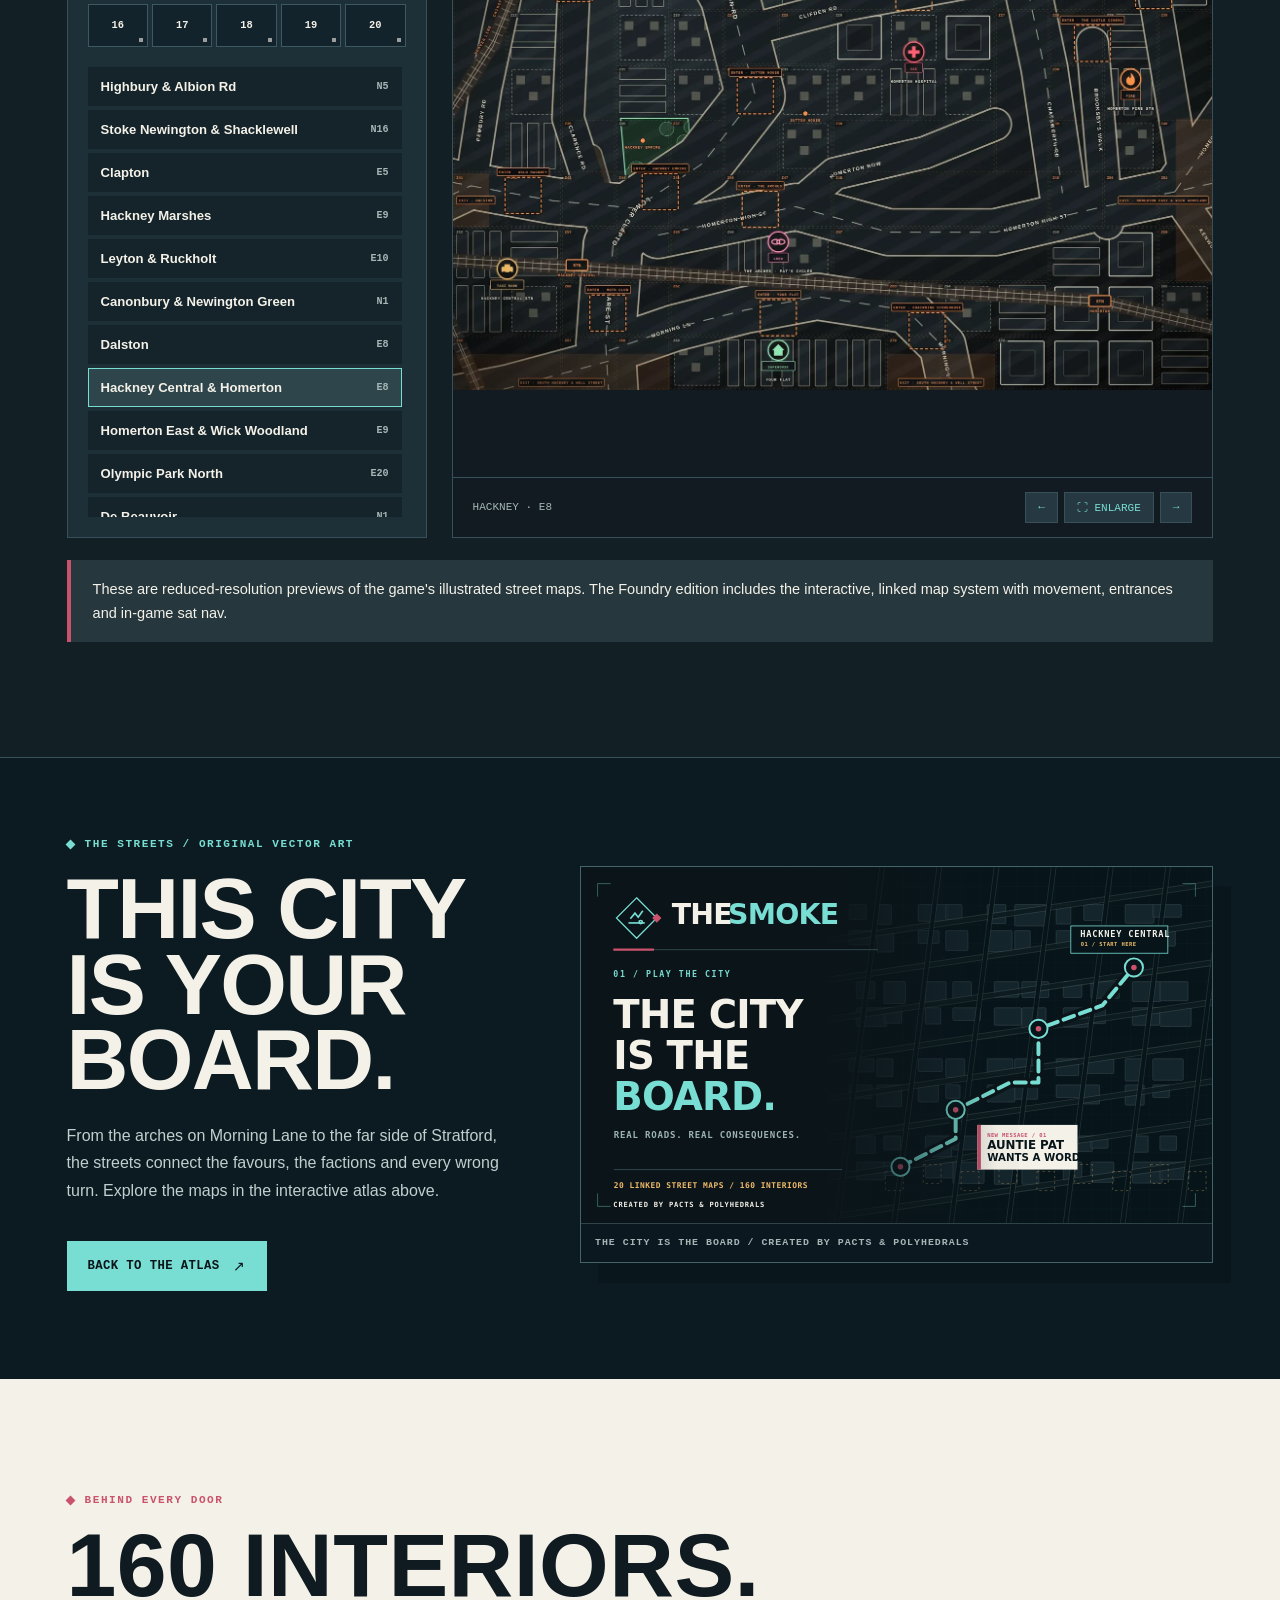
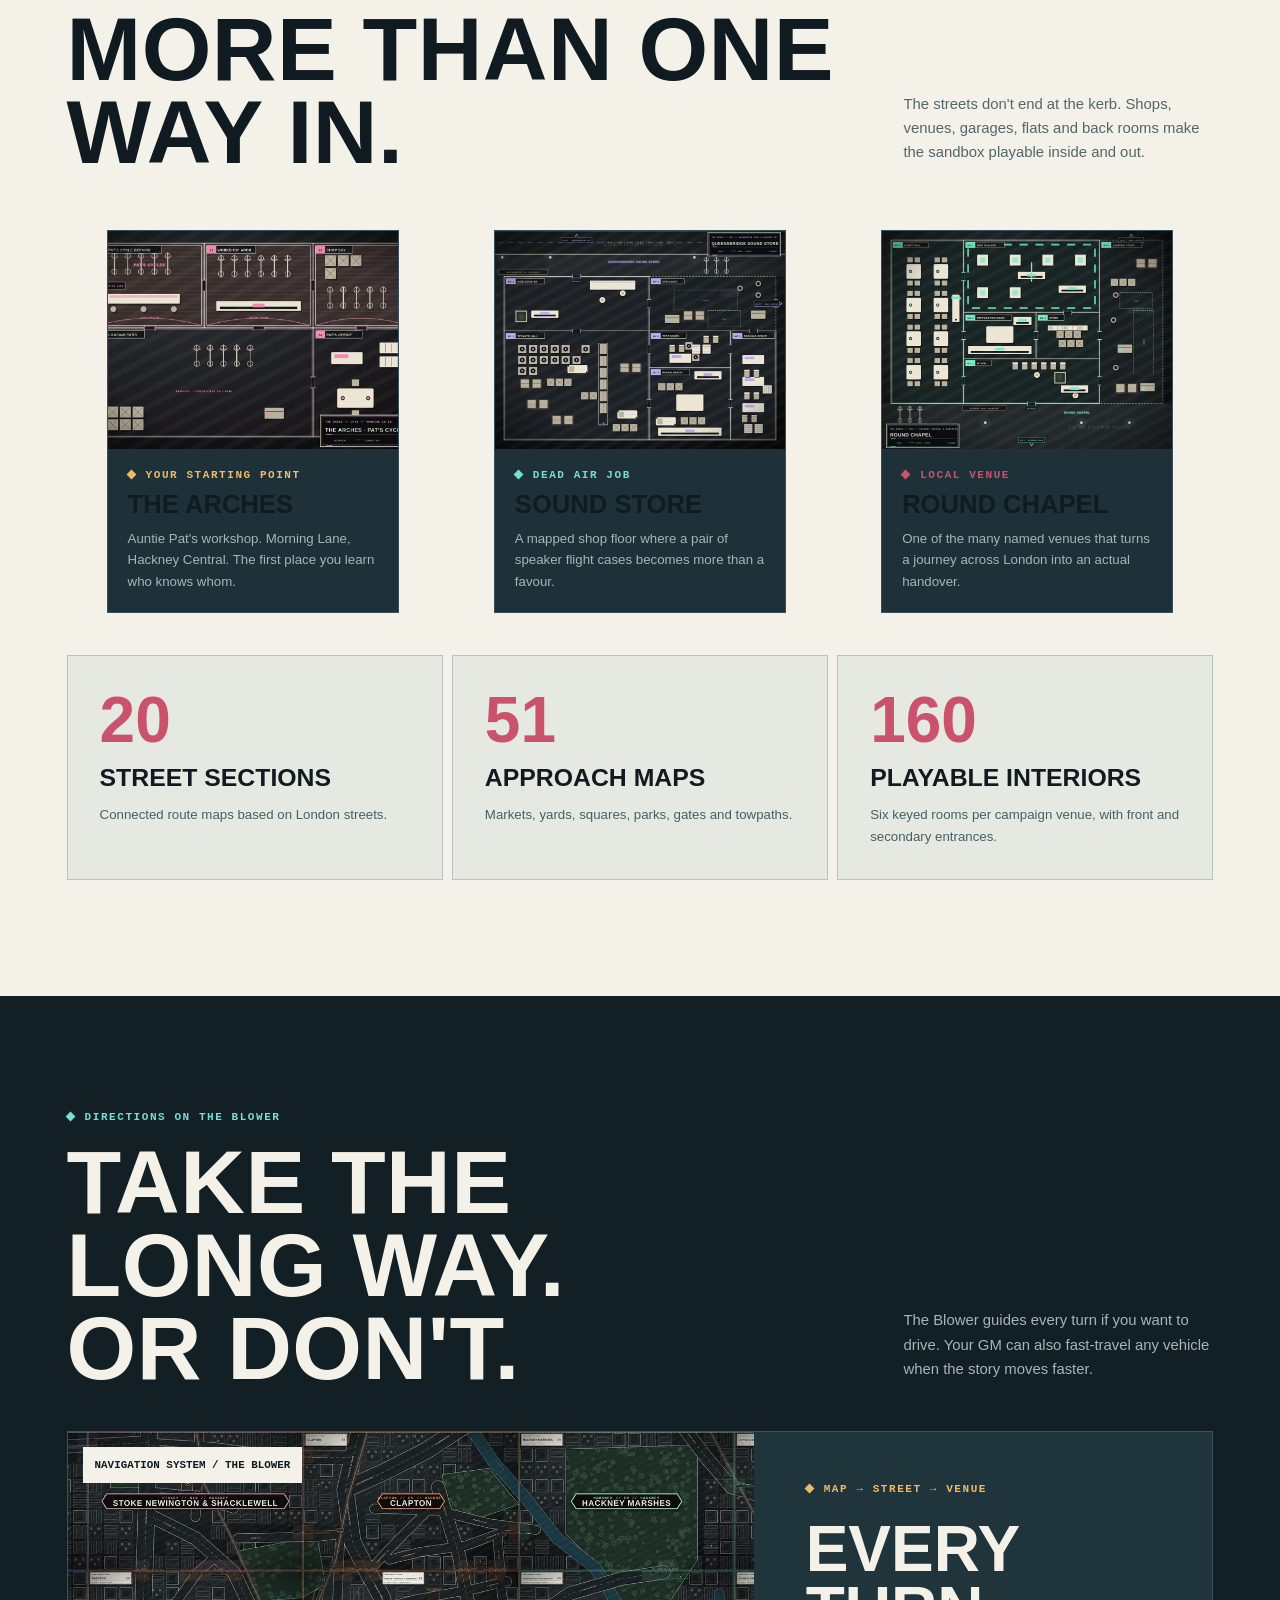
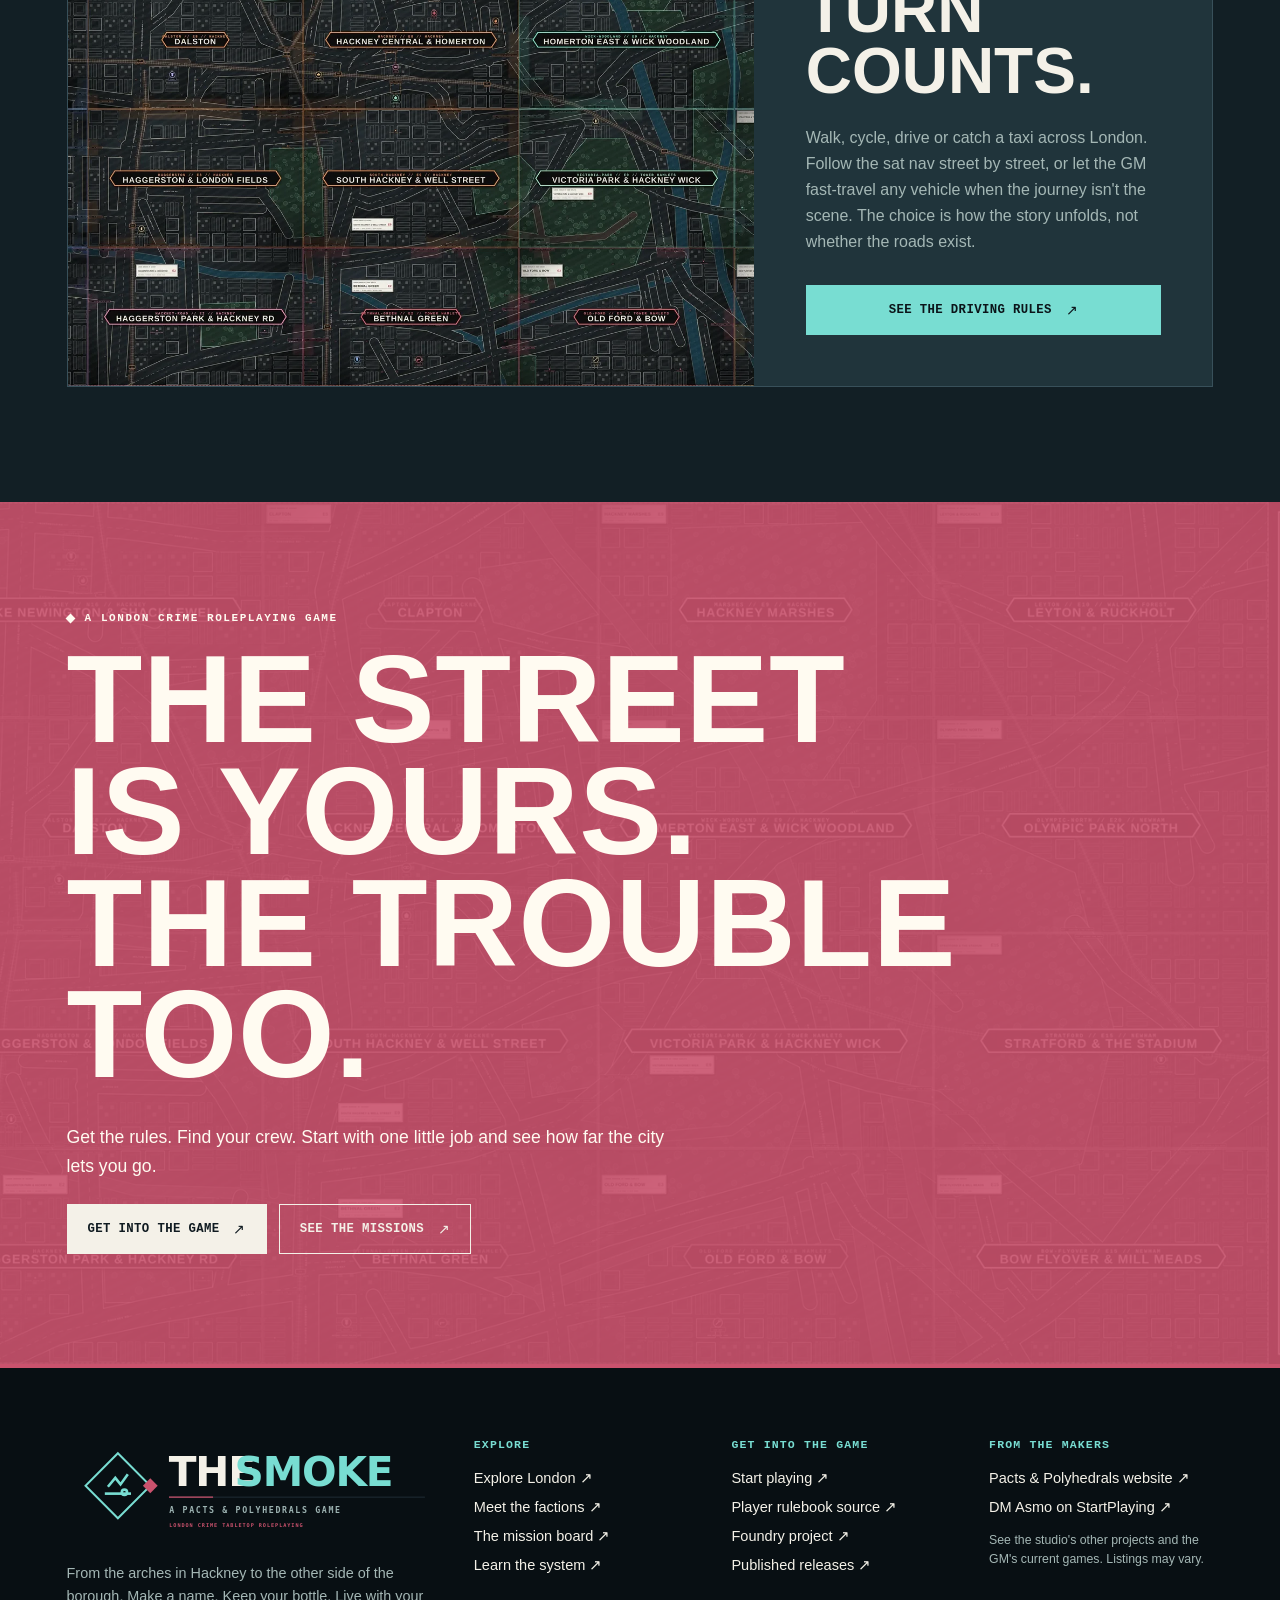
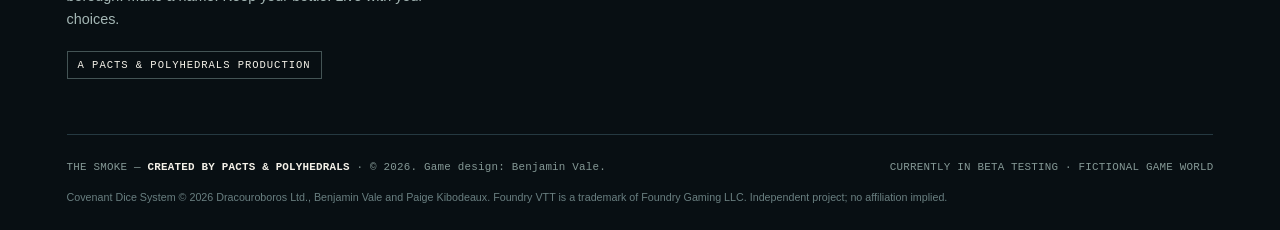
==== commit aeaaad1c: "Add files via upload" ====
--- a/city.html
+++ b/city.html
@@ -1,8 +1,8 @@
-<!doctype html><html lang="en"><head><meta charset="utf-8"><meta name="viewport" content="width=device-width, initial-scale=1"><meta name="color-scheme" content="dark light"><meta name="theme-color" content="#121f25"><title>The City | The Smoke</title><meta name="description" content="Explore the twenty linked streets, 160 interiors and illustrated London atlas from The Smoke tabletop roleplaying game."><meta property="og:type" content="website"><meta property="og:title" content="The City | The Smoke"><meta property="og:description" content="Explore the twenty linked streets, 160 interiors and illustrated London atlas from The Smoke tabletop roleplaying game."><meta name="robots" content="index,follow"><link rel="icon" type="image/svg+xml" href="assets/brand/logos/The-Smoke-Corrected-Favicon.svg"><link rel="apple-touch-icon" href="assets/brand/logos/The-Smoke-Corrected-Favicon.png"><link rel="stylesheet" href="css/site.css"><script src="js/content.js" defer></script><script src="js/site.js" defer></script></head><body><a class="skip" href="#main">Skip to content</a>
+<!doctype html><html lang="en"><head><meta charset="utf-8"><meta name="viewport" content="width=device-width, initial-scale=1"><meta name="color-scheme" content="dark light"><meta name="theme-color" content="#121f25"><title>The City | The Smoke</title><meta name="description" content="Explore the twenty linked streets, 160 interiors and illustrated London atlas from The Smoke tabletop roleplaying game. Currently in beta testing."><meta property="og:type" content="website"><meta property="og:title" content="The City | The Smoke"><meta property="og:description" content="Explore the twenty linked streets, 160 interiors and illustrated London atlas from The Smoke tabletop roleplaying game. Currently in beta testing."><meta name="robots" content="index,follow"><link rel="icon" type="image/svg+xml" href="assets/brand/logos/The-Smoke-Corrected-Favicon.svg"><link rel="apple-touch-icon" href="assets/brand/logos/The-Smoke-Corrected-Favicon.png"><link rel="stylesheet" href="css/site.css"><script src="js/content.js" defer></script><script src="js/site.js" defer></script></head><body><a class="skip" href="#main">Skip to content</a>
 <header class="site-header"><div class="header-inner">
  <a class="brand" href="index.html" aria-label="The Smoke — homepage"><span class="brand-symbol"><img src="assets/brand/logos/The-Smoke-Symbol-Transparent.svg" width="112" height="112" alt="" aria-hidden="true"></span><span class="brand-type"><img class="brand-wordmark" src="assets/brand/logos/The-Smoke-Wordmark-Only-Transparent.svg" width="1190" height="360" alt="THE SMOKE — A Pacts &amp; Polyhedrals Game" decoding="async"></span></a>
  <button type="button" id="menu-toggle" class="menu-button" aria-controls="site-nav" aria-expanded="false" aria-label="Open menu">☰</button>
- <nav class="nav" id="site-nav" aria-label="Main navigation"><a href="index.html" class="">The Game</a><a href="city.html" class="" aria-current="page">The City</a><a href="factions.html" class="">Factions</a><a href="rules.html" class="">The Rules</a><a href="missions.html" class="">Missions</a><a href="play.html" class="nav-cta">Get Playing</a></nav></div></header><main id="main"><section class="page-hero"><div class="container"><div class="breadcrumbs"><a href="index.html">THE SMOKE</a> / CITY</div><div class="eyebrow cyan">THE STREETS / 001</div><h1>LONDON IS<br>THE BOARD.</h1><p class="lead">Not a backdrop. A living, linked street atlas from Highbury to Stratford, with the routes, entrances and neighbourhoods your crew has to navigate.</p><div class="hero-bottomline"><span>125 JOBS · 12 FACTIONS · ONE CITY</span><span>NORTH &amp; EAST LONDON / THE SMOKE</span></div></div></section>
+ <nav class="nav" id="site-nav" aria-label="Main navigation"><a href="index.html" class="">The Game</a><a href="city.html" class="" aria-current="page">The City</a><a href="factions.html" class="">Factions</a><a href="rules.html" class="">The Rules</a><a href="missions.html" class="">Missions</a><a href="play.html" class="nav-cta">Get Playing</a></nav></div></header><div class="beta-strip" role="status" aria-label="The Smoke beta testing status"><div class="container beta-strip-inner"><div class="beta-strip-copy"><span class="beta-strip-label">BETA TESTING</span><p><strong>The Smoke is currently in beta testing.</strong> Rules, missions and Foundry tools are still being refined.</p></div><a href="play.html#beta-status" class="beta-strip-link">BETA DETAILS <span aria-hidden="true">&#8599;</span></a></div></div><main id="main"><section class="page-hero"><div class="container"><div class="breadcrumbs"><a href="index.html">THE SMOKE</a> / CITY</div><div class="eyebrow cyan">THE STREETS / 001</div><h1>LONDON IS<br>THE BOARD.</h1><p class="lead">Not a backdrop. A living, linked street atlas from Highbury to Stratford, with the routes, entrances and neighbourhoods your crew has to navigate. The atlas and in-game travel tools are part of the ongoing beta.</p><div class="hero-bottomline"><span>125 JOBS · 12 FACTIONS · ONE CITY</span><span>NORTH &amp; EAST LONDON / THE SMOKE</span></div></div></section>
 <section class="section section-dark"><div class="container"><div class="section-heading"><div><div class="eyebrow cyan">THE STREET ATLAS</div><h2>FIND YOUR WAY<br>ROUND.</h2></div><p class="section-side">Click a square on the street grid or choose a district to preview the actual Foundry VTT vector artwork.</p></div>
 <div class="city-grid-wrap reveal" id="city-explorer"><div class="city-navigator"><h3>THE 20 STREETS</h3><p>North to south. West to east. One connected set of London maps.</p><div class="atlas-mini-grid" id="atlas-grid" aria-label="20 map district grid"></div><div class="atlas-map-list" id="atlas-map-list" aria-label="District list"></div></div><div class="city-stage"><div class="city-stage-header"><div><span class="mapcode" id="city-stage-code">ZONE 08 / 20</span><h3 id="city-stage-title">Hackney Central &amp; Homerton</h3></div><span class="tag" style="color:var(--mint)">STREET MAP</span></div><div class="city-stage-img"><img id="city-stage-image" src="assets/maps/hackney.webp" alt="Hackney Central and Homerton top-down vector street map"></div><div class="city-stage-footer"><span id="city-stage-meta">HACKNEY · E9</span><div style="display:flex;gap:6px"><button id="map-prev" type="button" aria-label="Previous district">←</button><button id="map-fullscreen" type="button" aria-label="Enlarge the selected map">⛶ ENLARGE</button><button id="map-next" type="button" aria-label="Next district">→</button></div></div></div></div>
 <div class="callout" style="margin-top:22px">These are reduced-resolution previews of the game's illustrated street maps. The Foundry edition includes the interactive, linked map system with movement, entrances and in-game sat nav.</div>
@@ -19,8 +19,8 @@
 <div class="lightbox" id="lightbox" role="dialog" aria-modal="true" aria-label="Enlarged street map" aria-hidden="true"><button type="button" aria-label="Close enlarged map">✕ CLOSE</button><img alt="Enlarged district map" src="assets/maps/hackney.webp"></div></main><footer class="site-footer"><div class="container">
  <div class="footer-inner"><div><a class="footer-logo footer-brand-lockup" href="index.html" aria-label="The Smoke homepage"><img src="assets/brand/logos/The-Smoke-Full-Logo-Horizontal-Transparent.svg" width="1580" height="442" loading="lazy" decoding="async" alt="The Smoke — a Pacts &amp; Polyhedrals game"></a><p class="footer-pitch">From the arches in Hackney to the other side of the borough. Make a name. Keep your bottle. Live with your choices.</p><span class="tag">A PACTS &amp; POLYHEDRALS PRODUCTION</span></div>
  <div><div class="footer-heading">Explore</div><div class="footer-links"><a href="city.html">Explore London ↗</a><a href="factions.html">Meet the factions ↗</a><a href="missions.html">The mission board ↗</a><a href="rules.html">Learn the system ↗</a></div></div>
- <div><div class="footer-heading">Get into the game</div><div class="footer-links"><a href="play.html">Start playing ↗</a><a href="downloads/The-Smoke-Player-Rulebook-Homebrewery.txt" download>Player rulebook source ↗</a><a href="https://github.com/pacts-and-polyhedrals/the-smoke" target="_blank" rel="noopener noreferrer">Foundry project ↗</a><a href="https://github.com/pacts-and-polyhedrals/the-smoke/releases" target="_blank" rel="noopener noreferrer">Published releases ↗</a></div></div></div>
- <div class="footer-bottom"><div class="footer-credit">THE SMOKE — <strong>CREATED BY PACTS &amp; POLYHEDRALS</strong> · © 2026. Game design: Benjamin Vale.</div><div>FICTIONAL GAME WORLD · REAL LONDON GEOGRAPHY</div></div>
+ <div><div class="footer-heading">Get into the game</div><div class="footer-links"><a href="play.html">Start playing ↗</a><a href="downloads/The-Smoke-Player-Rulebook-Homebrewery.txt" download>Player rulebook source ↗</a><a href="https://github.com/pacts-and-polyhedrals/the-smoke" target="_blank" rel="noopener noreferrer">Foundry project ↗</a><a href="https://github.com/pacts-and-polyhedrals/the-smoke/releases" target="_blank" rel="noopener noreferrer">Published releases ↗</a></div></div><div class="footer-studio-links"><div class="footer-heading">From the makers</div><div class="footer-links"><a href="https://pacts-and-polyhedrals.github.io/pacts" target="_blank" rel="noopener noreferrer">Pacts &amp; Polyhedrals website &#8599;</a><a href="https://startplaying.games/gm/dmasmo" target="_blank" rel="noopener noreferrer">DM Asmo on StartPlaying &#8599;</a></div><p class="footer-studio-note">See the studio's other projects and the GM's current games. Listings may vary.</p></div></div>
+ <div class="footer-bottom"><div class="footer-credit">THE SMOKE — <strong>CREATED BY PACTS &amp; POLYHEDRALS</strong> · © 2026. Game design: Benjamin Vale.</div><div>CURRENTLY IN BETA TESTING · FICTIONAL GAME WORLD</div></div>
  <p style="font-size:.67rem;color:#697f80;margin-top:12px">Covenant Dice System © 2026 Dracouroboros Ltd., Benjamin Vale and Paige Kibodeaux. Foundry VTT is a trademark of Foundry Gaming LLC. Independent project; no affiliation implied.</p>
  </div></footer><button type="button" id="blower-toggle" class="blower-toggle" aria-controls="blower-dock" aria-expanded="false" aria-label="Open the Blower" title="Open the Blower">▣</button>
  <aside class="blower-dock" id="blower-dock" aria-label="Blower phone preview" aria-hidden="true"><div class="blower-top"><span>▣ THE BLOWER / 01</span><button type="button" id="blower-close" aria-label="Close the Blower">×</button></div>
--- a/css/site.css
+++ b/css/site.css
@@ -100,3 +100,46 @@
   .outcome-grid article{min-width:0}
 }
 @media(prefers-reduced-motion:reduce){.brand-campaign-card{transition:none!important}}
+
+
+
+/* v1.4 — device preview section for the recreated Blower and watch assets */
+.device-preview-section{border-top:1px solid var(--stroke);background:linear-gradient(180deg,#0f1c22 0%,#0b1419 100%)}
+.device-preview-grid{display:grid;grid-template-columns:minmax(0,1.4fr) minmax(280px,.82fr);gap:22px;align-items:stretch}
+.device-preview-grid--play{align-items:start}
+.device-preview-card{display:flex;flex-direction:column;min-width:0;background:#0a151a;border:1px solid #36515a;overflow:hidden;box-shadow:0 20px 40px rgba(0,0,0,.22)}
+.device-preview-media{display:flex;align-items:center;justify-content:center;padding:18px;background:radial-gradient(circle at top,#18313b 0,#0b1419 72%)}
+.device-preview-media img{width:100%;height:auto;object-fit:contain}
+.device-preview-media--dashboard{min-height:360px}
+.device-preview-media--watch{min-height:360px;padding:24px}
+.device-preview-media--watch img{max-width:260px}
+.device-preview-copy{display:flex;flex-direction:column;gap:12px;padding:22px 22px 24px;border-top:1px solid #2d4149;flex:1}
+.device-preview-copy h3{font:900 clamp(2rem,3.6vw,3.35rem)/.9 var(--head);letter-spacing:.01em;text-transform:uppercase}
+.device-preview-copy p{color:#bfd0ce;max-width:52ch}
+.device-preview-card--watch .device-preview-copy h3{font-size:clamp(2rem,3vw,2.75rem)}
+@media(max-width:980px){.device-preview-grid{grid-template-columns:1fr}.device-preview-media--dashboard,.device-preview-media--watch{min-height:0}.device-preview-media--watch img{max-width:240px}}
+@media(max-width:520px){.device-preview-copy{padding:18px}.device-preview-copy h3{font-size:clamp(2.2rem,10vw,3.1rem)}.device-preview-card--watch .device-preview-copy h3{font-size:clamp(2rem,9vw,2.55rem)}.device-preview-media{padding:14px}}
+
+
+/* v1.5 / transparent active-beta status and maker links on every page. */
+.beta-strip{background:#152930;border-bottom:1px solid #405d63;color:var(--paper)}
+.beta-strip-inner{display:flex;align-items:center;justify-content:space-between;gap:16px;padding:10px 0;min-height:56px}
+.beta-strip-copy{display:flex;align-items:center;flex-wrap:wrap;gap:10px 16px}
+.beta-strip-label{flex:none;display:inline-flex;align-items:center;gap:9px;color:var(--amber);font:800 .65rem var(--mono);letter-spacing:.14em;white-space:nowrap}
+.beta-strip-label:before{content:"";width:8px;height:8px;background:var(--amber);border-radius:50%;box-shadow:0 0 0 3px rgba(239,186,104,.13)}
+.beta-strip-copy p{color:#d3dedc;font-size:.79rem;line-height:1.45;margin:0}
+.beta-strip-copy p strong{color:var(--paper)}
+.beta-strip-link{font:700 .65rem var(--mono);letter-spacing:.08em;color:var(--mint);border-bottom:1px solid rgba(120,221,210,.55);padding-bottom:3px;white-space:nowrap}
+.beta-strip-link:hover{color:var(--white);border-color:var(--white)}
+.hero-copy .desc .beta-hero-text{display:block;margin-top:8px;color:var(--amber);font-size:.9em}
+.beta-play-panel{display:flex;align-items:flex-start;gap:14px 22px;flex-wrap:wrap;background:#172c32;border:1px solid #547274;border-left:4px solid var(--amber);padding:18px 21px;margin:-8px 0 28px;scroll-margin-top:110px}
+.beta-play-kicker{color:var(--amber);font:800 .69rem var(--mono);letter-spacing:.09em;white-space:nowrap}
+.beta-play-panel p{max-width:770px;flex:1;min-width:min(100%,230px);font-size:.89rem;line-height:1.55;color:#c9d6d2}
+.beta-play-panel p strong{color:var(--paper)}
+.beta-play-panel a{font:700 .7rem var(--mono);color:var(--mint);border-bottom:1px solid var(--mint);padding-bottom:3px}
+.footer-studio-links{min-width:0}
+.footer-studio-note{color:var(--muted);font-size:.77rem;line-height:1.5;margin-top:16px}
+@media(min-width:1081px){.site-footer .footer-inner{grid-template-columns:minmax(260px,1.25fr) repeat(3,minmax(0,.75fr));gap:clamp(20px,2.6vw,36px)}}
+@media(max-width:1080px) and (min-width:781px){.site-footer .footer-inner{grid-template-columns:1.2fr 1fr;gap:34px}.footer-studio-links{grid-column:2}}
+@media(max-width:780px){.site-footer .footer-inner{grid-template-columns:repeat(2,minmax(0,1fr));gap:30px}.footer-studio-links{grid-column:auto}.beta-strip-inner{align-items:flex-start;gap:9px}.beta-strip-copy{gap:7px 10px}}
+@media(max-width:520px){.site-footer .footer-inner{grid-template-columns:minmax(0,1fr)}.beta-strip-inner{flex-wrap:wrap;padding:12px 0;gap:7px}.beta-strip-copy{gap:7px}.beta-strip-copy p{font-size:.76rem}.beta-strip-link{margin-left:18px}.beta-play-panel{gap:9px 12px;padding:16px}.beta-play-panel p{min-width:100%}}
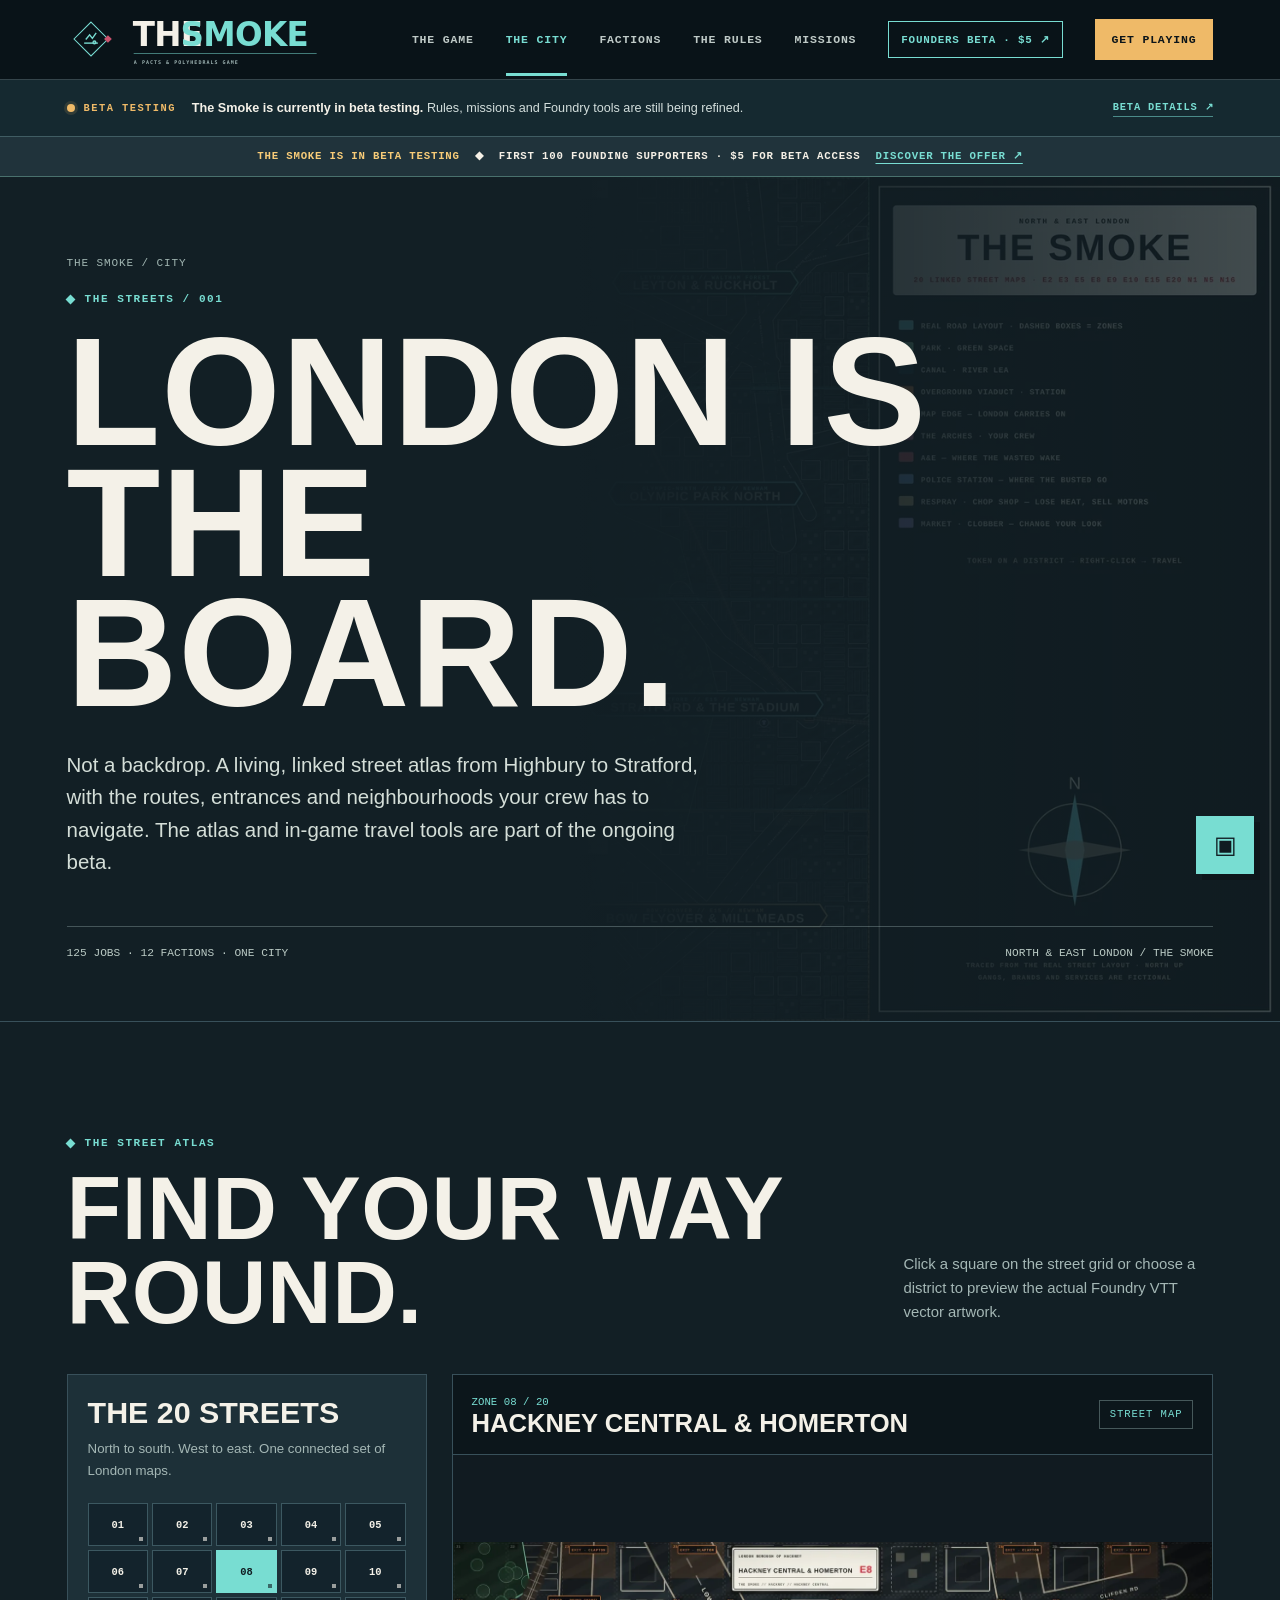
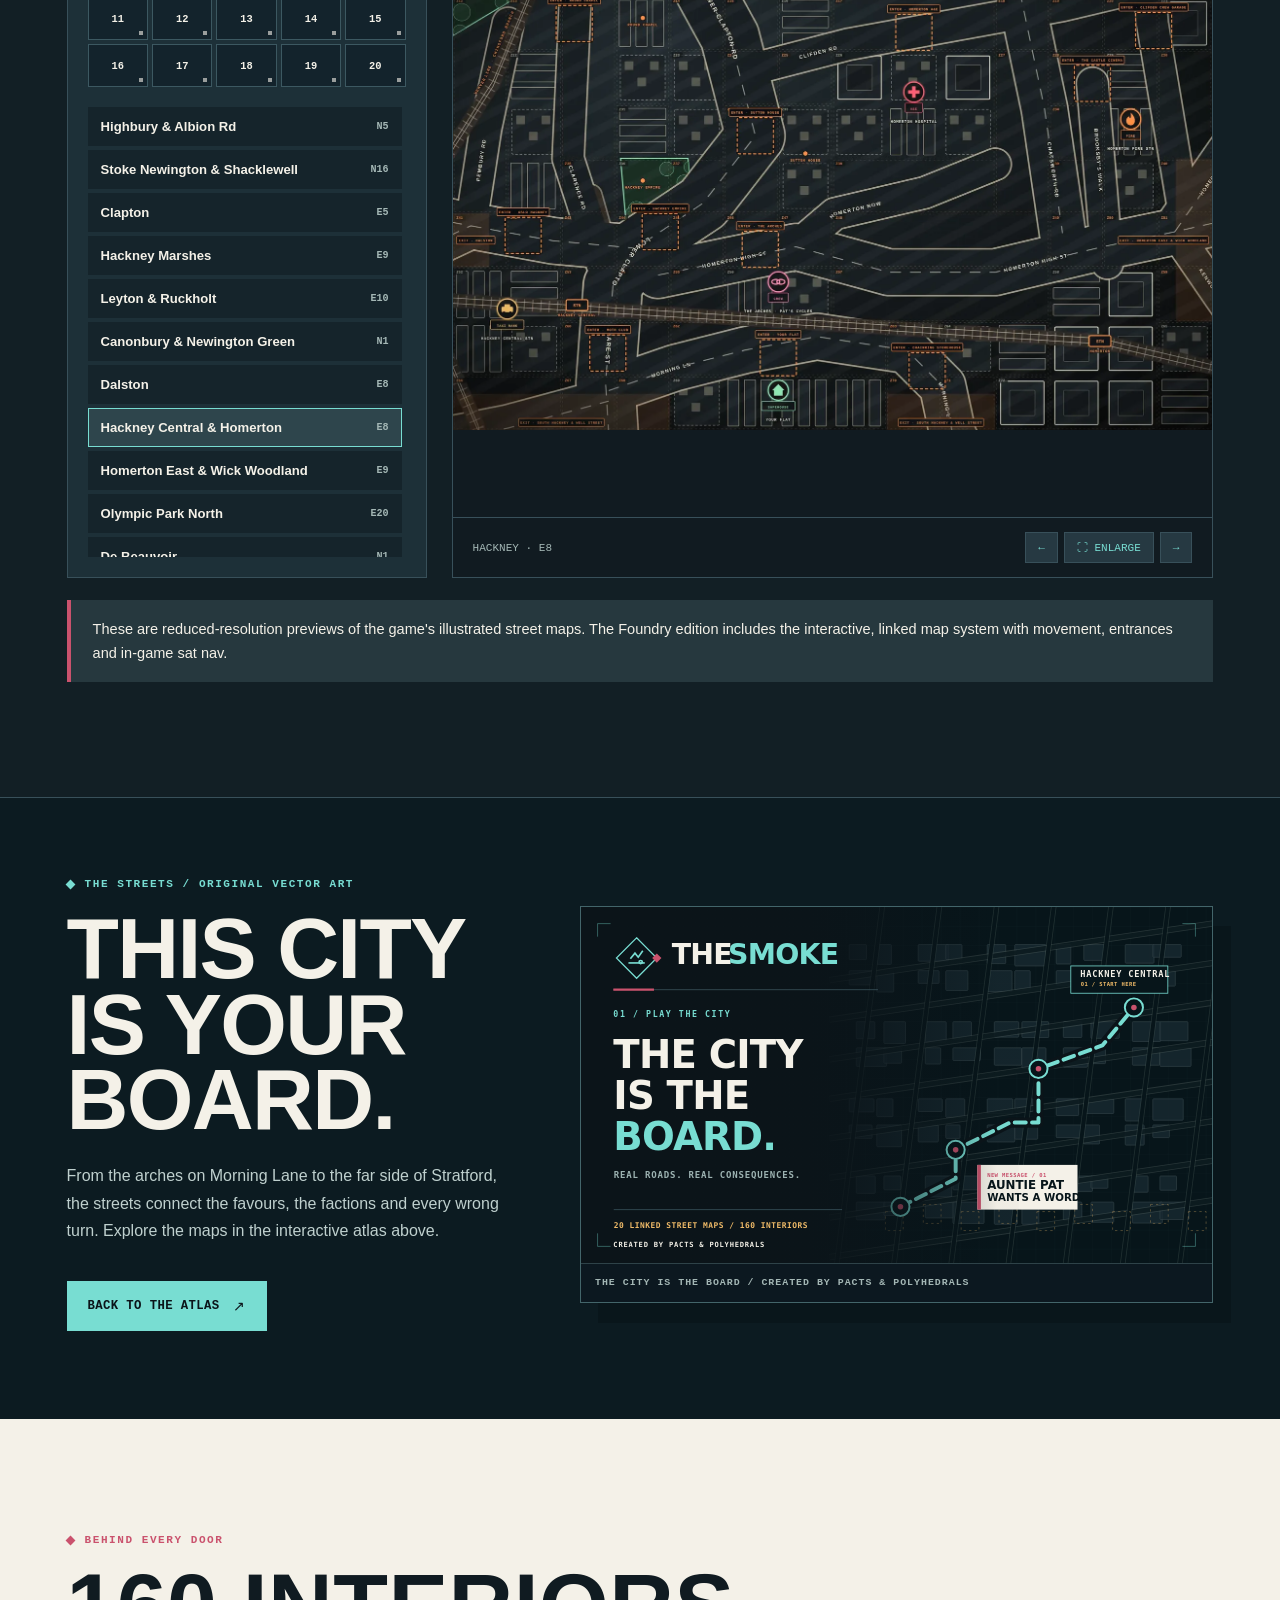
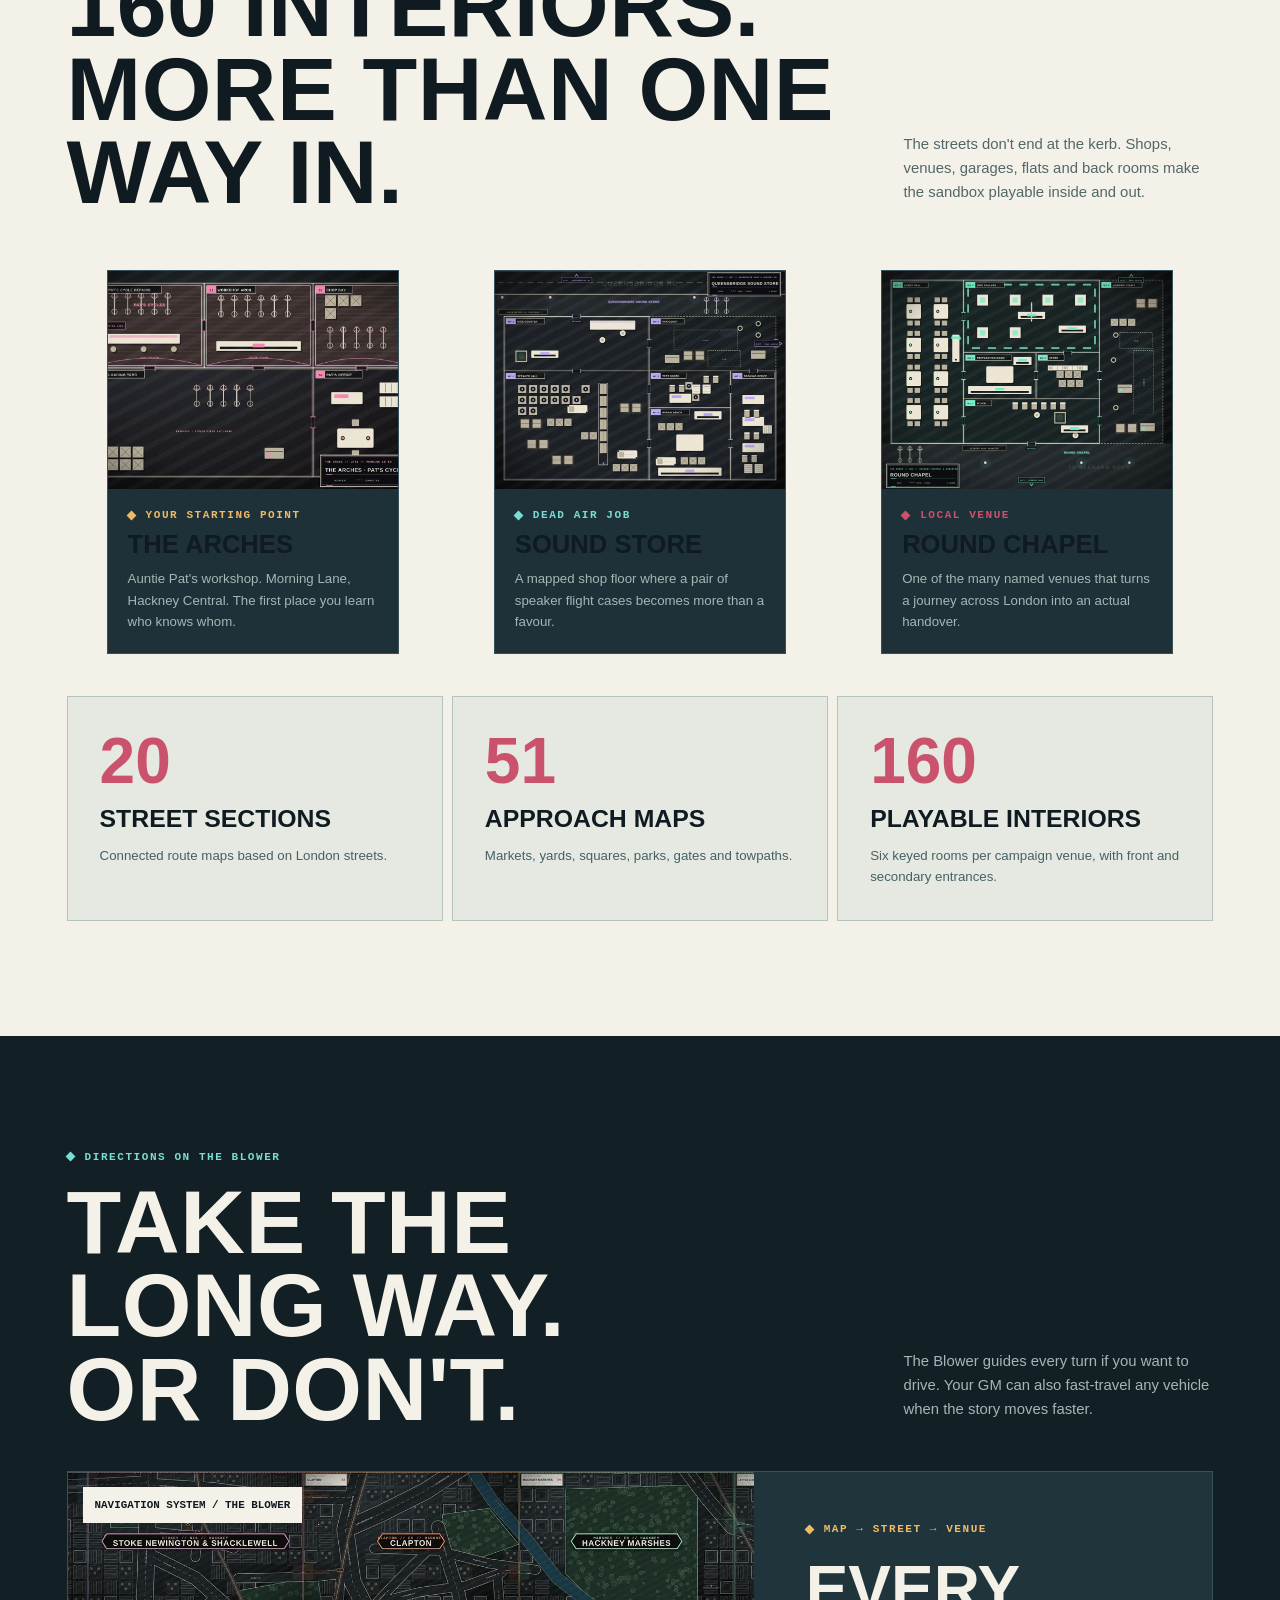
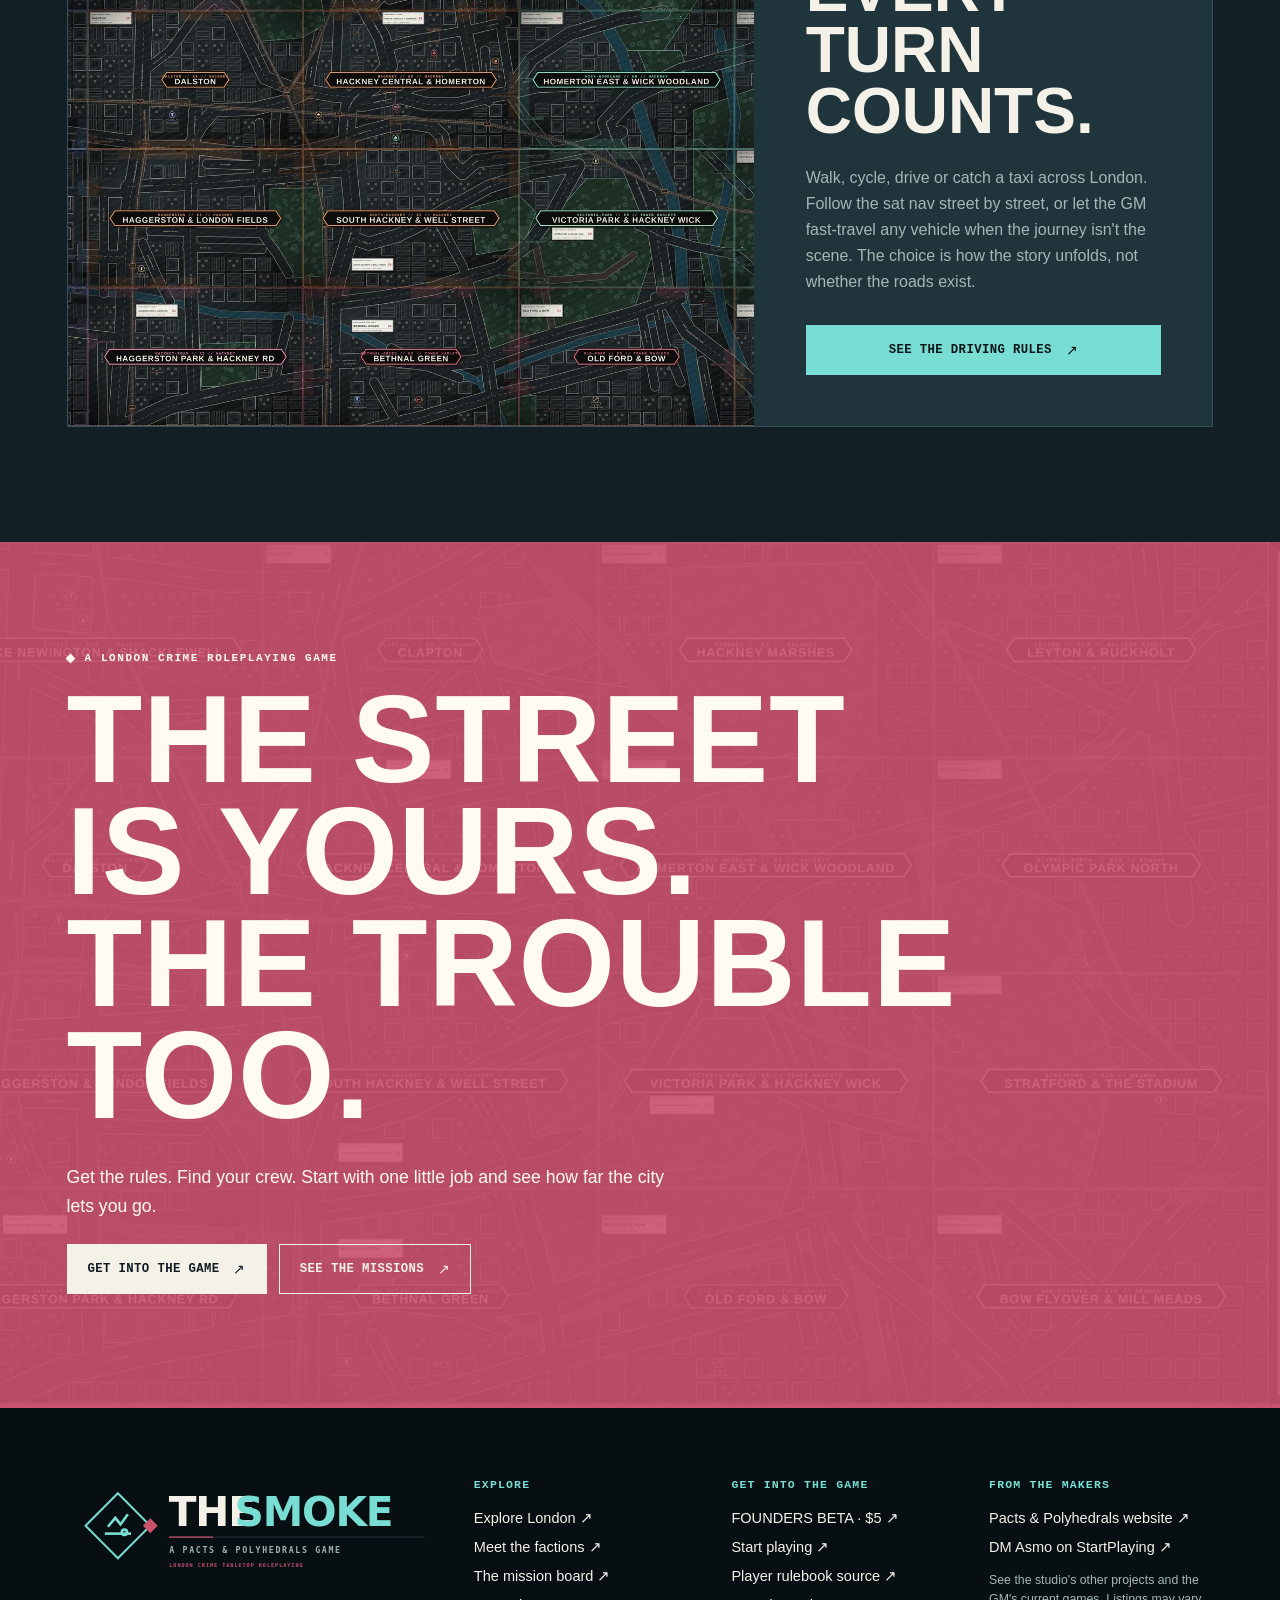
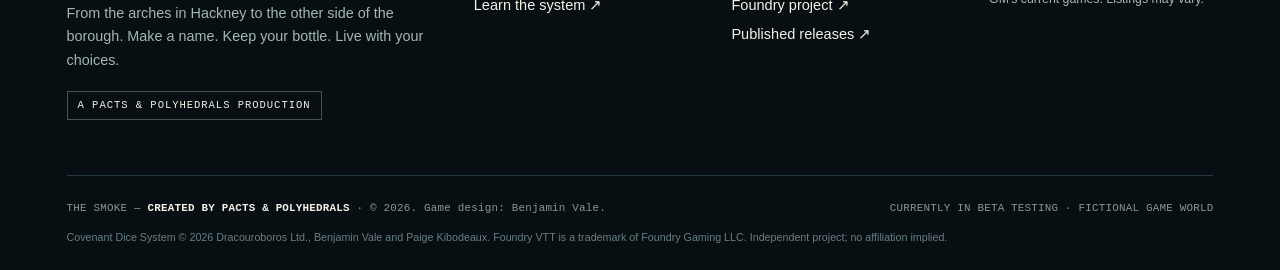
==== commit 0ff4599b: "Add files via upload" ====
--- a/city.html
+++ b/city.html
@@ -2,7 +2,7 @@
 <header class="site-header"><div class="header-inner">
  <a class="brand" href="index.html" aria-label="The Smoke — homepage"><span class="brand-symbol"><img src="assets/brand/logos/The-Smoke-Symbol-Transparent.svg" width="112" height="112" alt="" aria-hidden="true"></span><span class="brand-type"><img class="brand-wordmark" src="assets/brand/logos/The-Smoke-Wordmark-Only-Transparent.svg" width="1190" height="360" alt="THE SMOKE — A Pacts &amp; Polyhedrals Game" decoding="async"></span></a>
  <button type="button" id="menu-toggle" class="menu-button" aria-controls="site-nav" aria-expanded="false" aria-label="Open menu">☰</button>
- <nav class="nav" id="site-nav" aria-label="Main navigation"><a href="index.html" class="">The Game</a><a href="city.html" class="" aria-current="page">The City</a><a href="factions.html" class="">Factions</a><a href="rules.html" class="">The Rules</a><a href="missions.html" class="">Missions</a><a href="play.html" class="nav-cta">Get Playing</a></nav></div></header><div class="beta-strip" role="status" aria-label="The Smoke beta testing status"><div class="container beta-strip-inner"><div class="beta-strip-copy"><span class="beta-strip-label">BETA TESTING</span><p><strong>The Smoke is currently in beta testing.</strong> Rules, missions and Foundry tools are still being refined.</p></div><a href="play.html#beta-status" class="beta-strip-link">BETA DETAILS <span aria-hidden="true">&#8599;</span></a></div></div><main id="main"><section class="page-hero"><div class="container"><div class="breadcrumbs"><a href="index.html">THE SMOKE</a> / CITY</div><div class="eyebrow cyan">THE STREETS / 001</div><h1>LONDON IS<br>THE BOARD.</h1><p class="lead">Not a backdrop. A living, linked street atlas from Highbury to Stratford, with the routes, entrances and neighbourhoods your crew has to navigate. The atlas and in-game travel tools are part of the ongoing beta.</p><div class="hero-bottomline"><span>125 JOBS · 12 FACTIONS · ONE CITY</span><span>NORTH &amp; EAST LONDON / THE SMOKE</span></div></div></section>
+ <nav class="nav" id="site-nav" aria-label="Main navigation"><a href="index.html" class="">The Game</a><a href="city.html" class="" aria-current="page">The City</a><a href="factions.html" class="">Factions</a><a href="rules.html" class="">The Rules</a><a href="missions.html" class="">Missions</a><a class="founder-link" href="https://pacts-and-polyhedrals.github.io/pacts/the-smoke.html" aria-label="The Smoke Founders Beta product page at Pacts and Polyhedrals">FOUNDERS BETA · $5 <span aria-hidden="true">↗</span></a><a href="play.html" class="nav-cta">Get Playing</a></nav></div></header><div class="beta-strip" role="status" aria-label="The Smoke beta testing status"><div class="container beta-strip-inner"><div class="beta-strip-copy"><span class="beta-strip-label">BETA TESTING</span><p><strong>The Smoke is currently in beta testing.</strong> Rules, missions and Foundry tools are still being refined.</p></div><a href="play.html#beta-status" class="beta-strip-link">BETA DETAILS <span aria-hidden="true">&#8599;</span></a></div></div><main id="main"><div class="founder-shop-strip"><span>THE SMOKE IS IN BETA TESTING</span><span class="founder-shop-divider" aria-hidden="true">◆</span><span>FIRST 100 FOUNDING SUPPORTERS · $5 FOR BETA ACCESS</span><a href="https://pacts-and-polyhedrals.github.io/pacts/the-smoke.html" aria-label="View the Founders Beta offer">DISCOVER THE OFFER ↗</a></div><section class="page-hero"><div class="container"><div class="breadcrumbs"><a href="index.html">THE SMOKE</a> / CITY</div><div class="eyebrow cyan">THE STREETS / 001</div><h1>LONDON IS<br>THE BOARD.</h1><p class="lead">Not a backdrop. A living, linked street atlas from Highbury to Stratford, with the routes, entrances and neighbourhoods your crew has to navigate. The atlas and in-game travel tools are part of the ongoing beta.</p><div class="hero-bottomline"><span>125 JOBS · 12 FACTIONS · ONE CITY</span><span>NORTH &amp; EAST LONDON / THE SMOKE</span></div></div></section>
 <section class="section section-dark"><div class="container"><div class="section-heading"><div><div class="eyebrow cyan">THE STREET ATLAS</div><h2>FIND YOUR WAY<br>ROUND.</h2></div><p class="section-side">Click a square on the street grid or choose a district to preview the actual Foundry VTT vector artwork.</p></div>
 <div class="city-grid-wrap reveal" id="city-explorer"><div class="city-navigator"><h3>THE 20 STREETS</h3><p>North to south. West to east. One connected set of London maps.</p><div class="atlas-mini-grid" id="atlas-grid" aria-label="20 map district grid"></div><div class="atlas-map-list" id="atlas-map-list" aria-label="District list"></div></div><div class="city-stage"><div class="city-stage-header"><div><span class="mapcode" id="city-stage-code">ZONE 08 / 20</span><h3 id="city-stage-title">Hackney Central &amp; Homerton</h3></div><span class="tag" style="color:var(--mint)">STREET MAP</span></div><div class="city-stage-img"><img id="city-stage-image" src="assets/maps/hackney.webp" alt="Hackney Central and Homerton top-down vector street map"></div><div class="city-stage-footer"><span id="city-stage-meta">HACKNEY · E9</span><div style="display:flex;gap:6px"><button id="map-prev" type="button" aria-label="Previous district">←</button><button id="map-fullscreen" type="button" aria-label="Enlarge the selected map">⛶ ENLARGE</button><button id="map-next" type="button" aria-label="Next district">→</button></div></div></div></div>
 <div class="callout" style="margin-top:22px">These are reduced-resolution previews of the game's illustrated street maps. The Foundry edition includes the interactive, linked map system with movement, entrances and in-game sat nav.</div>
@@ -19,7 +19,7 @@
 <div class="lightbox" id="lightbox" role="dialog" aria-modal="true" aria-label="Enlarged street map" aria-hidden="true"><button type="button" aria-label="Close enlarged map">✕ CLOSE</button><img alt="Enlarged district map" src="assets/maps/hackney.webp"></div></main><footer class="site-footer"><div class="container">
  <div class="footer-inner"><div><a class="footer-logo footer-brand-lockup" href="index.html" aria-label="The Smoke homepage"><img src="assets/brand/logos/The-Smoke-Full-Logo-Horizontal-Transparent.svg" width="1580" height="442" loading="lazy" decoding="async" alt="The Smoke — a Pacts &amp; Polyhedrals game"></a><p class="footer-pitch">From the arches in Hackney to the other side of the borough. Make a name. Keep your bottle. Live with your choices.</p><span class="tag">A PACTS &amp; POLYHEDRALS PRODUCTION</span></div>
  <div><div class="footer-heading">Explore</div><div class="footer-links"><a href="city.html">Explore London ↗</a><a href="factions.html">Meet the factions ↗</a><a href="missions.html">The mission board ↗</a><a href="rules.html">Learn the system ↗</a></div></div>
- <div><div class="footer-heading">Get into the game</div><div class="footer-links"><a href="play.html">Start playing ↗</a><a href="downloads/The-Smoke-Player-Rulebook-Homebrewery.txt" download>Player rulebook source ↗</a><a href="https://github.com/pacts-and-polyhedrals/the-smoke" target="_blank" rel="noopener noreferrer">Foundry project ↗</a><a href="https://github.com/pacts-and-polyhedrals/the-smoke/releases" target="_blank" rel="noopener noreferrer">Published releases ↗</a></div></div><div class="footer-studio-links"><div class="footer-heading">From the makers</div><div class="footer-links"><a href="https://pacts-and-polyhedrals.github.io/pacts" target="_blank" rel="noopener noreferrer">Pacts &amp; Polyhedrals website &#8599;</a><a href="https://startplaying.games/gm/dmasmo" target="_blank" rel="noopener noreferrer">DM Asmo on StartPlaying &#8599;</a></div><p class="footer-studio-note">See the studio's other projects and the GM's current games. Listings may vary.</p></div></div>
+ <div><div class="footer-heading">Get into the game</div><div class="footer-links"><a href="https://pacts-and-polyhedrals.github.io/pacts/the-smoke.html" target="_blank" rel="noopener noreferrer">FOUNDERS BETA · $5 ↗</a><a href="play.html">Start playing ↗</a><a href="downloads/The-Smoke-Player-Rulebook-Homebrewery.txt" download>Player rulebook source ↗</a><a href="https://github.com/pacts-and-polyhedrals/the-smoke" target="_blank" rel="noopener noreferrer">Foundry project ↗</a><a href="https://github.com/pacts-and-polyhedrals/the-smoke/releases" target="_blank" rel="noopener noreferrer">Published releases ↗</a></div></div><div class="footer-studio-links"><div class="footer-heading">From the makers</div><div class="footer-links"><a href="https://pacts-and-polyhedrals.github.io/pacts" target="_blank" rel="noopener noreferrer">Pacts &amp; Polyhedrals website &#8599;</a><a href="https://startplaying.games/gm/dmasmo" target="_blank" rel="noopener noreferrer">DM Asmo on StartPlaying &#8599;</a></div><p class="footer-studio-note">See the studio's other projects and the GM's current games. Listings may vary.</p></div></div>
  <div class="footer-bottom"><div class="footer-credit">THE SMOKE — <strong>CREATED BY PACTS &amp; POLYHEDRALS</strong> · © 2026. Game design: Benjamin Vale.</div><div>CURRENTLY IN BETA TESTING · FICTIONAL GAME WORLD</div></div>
  <p style="font-size:.67rem;color:#697f80;margin-top:12px">Covenant Dice System © 2026 Dracouroboros Ltd., Benjamin Vale and Paige Kibodeaux. Foundry VTT is a trademark of Foundry Gaming LLC. Independent project; no affiliation implied.</p>
  </div></footer><button type="button" id="blower-toggle" class="blower-toggle" aria-controls="blower-dock" aria-expanded="false" aria-label="Open the Blower" title="Open the Blower">▣</button>
--- a/css/site.css
+++ b/css/site.css
@@ -143,3 +143,6 @@
 @media(max-width:1080px) and (min-width:781px){.site-footer .footer-inner{grid-template-columns:1.2fr 1fr;gap:34px}.footer-studio-links{grid-column:2}}
 @media(max-width:780px){.site-footer .footer-inner{grid-template-columns:repeat(2,minmax(0,1fr));gap:30px}.footer-studio-links{grid-column:auto}.beta-strip-inner{align-items:flex-start;gap:9px}.beta-strip-copy{gap:7px 10px}}
 @media(max-width:520px){.site-footer .footer-inner{grid-template-columns:minmax(0,1fr)}.beta-strip-inner{flex-wrap:wrap;padding:12px 0;gap:7px}.beta-strip-copy{gap:7px}.beta-strip-copy p{font-size:.76rem}.beta-strip-link{margin-left:18px}.beta-play-panel{gap:9px 12px;padding:16px}.beta-play-panel p{min-width:100%}}
+
+/* The Smoke v1.6 — verified studio shop connection, no checkout or pricing authority on promo site */
+.nav .founder-link{border:1px solid var(--mint);color:var(--mint);padding:11px 12px;white-space:nowrap;font-size:.68rem}.nav .founder-link:hover{background:var(--mint);color:#0b1419}.founder-shop-strip{padding:11px 20px;background:#20333b;border-bottom:1px solid #49716d;text-align:center;color:#f5f0e6;display:flex;justify-content:center;align-items:center;gap:15px;font:700 .67rem/1.6 var(--mono);letter-spacing:.075em;flex-wrap:wrap}.founder-shop-strip>span:first-child{color:#f8cc78}.founder-shop-strip a{color:var(--mint);text-decoration:underline;text-underline-offset:4px}.smoke-founders-feature{background:linear-gradient(125deg,#0a191e,#1c3439);padding:70px 0;border-block:1px solid var(--mint)}.smoke-founders-feature .container{display:grid;grid-template-columns:1.3fr .7fr;gap:38px;align-items:center}.smoke-founders-feature h2{font-size:clamp(3.5rem,7vw,6.5rem);margin:18px 0}.smoke-founders-feature p{color:var(--paper);max-width:620px;margin-bottom:16px}.smoke-founders-feature .founder-fine{color:var(--muted);font-size:.82rem}.smoke-founders-mark{max-width:450px}.smoke-founders-mark img{width:100%;height:auto}@media(max-width:1150px){.nav .founder-link{font-size:.62rem;padding:9px}.nav{gap:11px}}@media(max-width:780px){.smoke-founders-feature .container{grid-template-columns:1fr}.smoke-founders-mark{max-width:310px}.founder-shop-strip{gap:7px;font-size:.6rem}.founder-shop-divider{display:none}}
